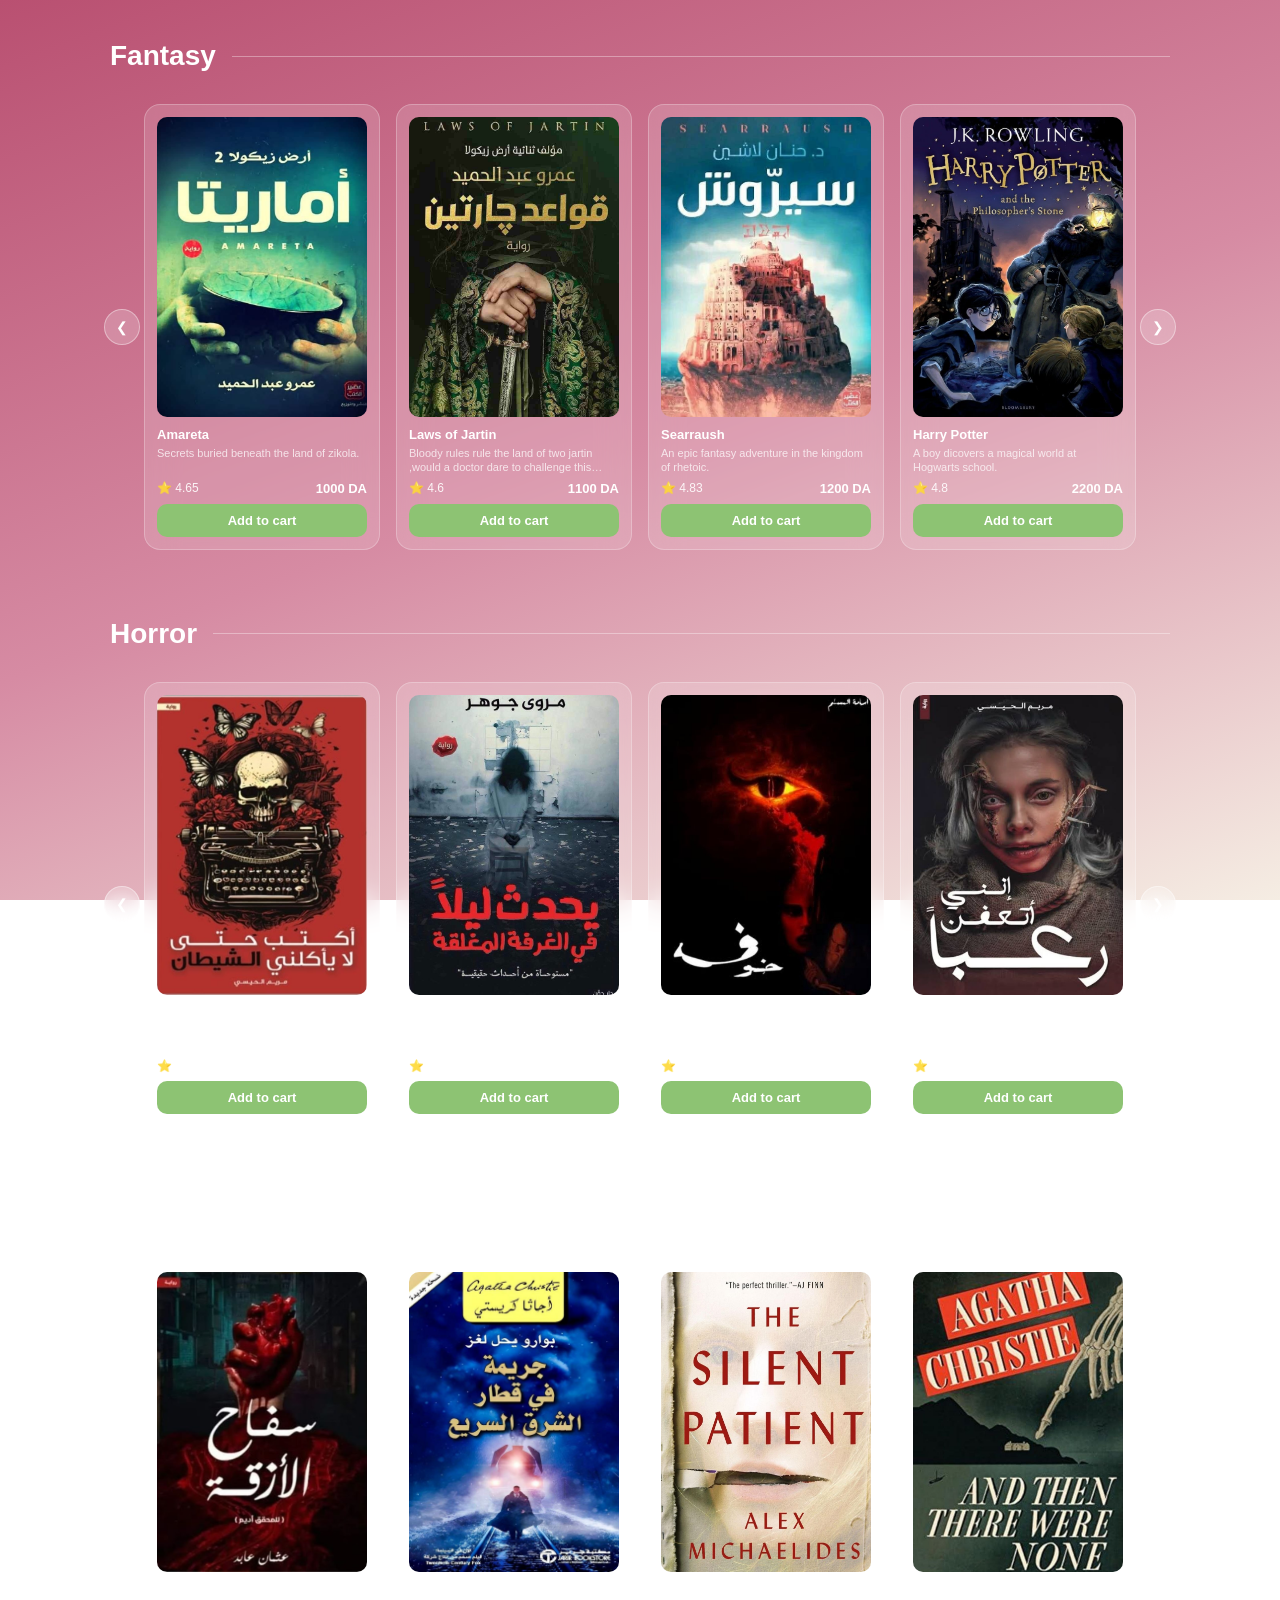
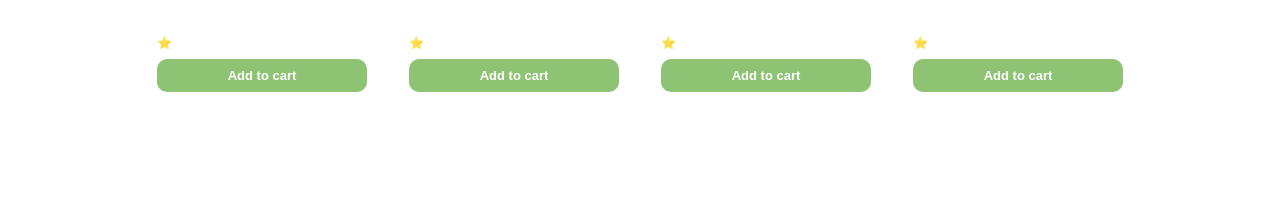
==== books.html @ d199acd4 "replace cart.php with save_order.php" ====
<!doctype html>
<html lang="en">
  <head>
    <meta charset="UTF-8" />
    <meta name="viewport" content="width=device-width, initial-scale=1.0" />
    <title>Ecommerce website</title>
    <link rel="stylesheet" href="style.css" />
  </head>

  <body>
    <div class="container">
      <section class="category-section">
        <div class="category-header">
          <h2 class="category-title">Fantasy</h2>
          <hr class="category-line" />
        </div>

        <div class="slider-wrapper">
          <div class="items-display" id="FantasySlider">
            <div class="product-card">
              <div class="item-image">
                <img src="images/book1.jpg" alt="Amareta" width="200" />
              </div>

              <div class="item-details">
                <h3 class="item-title">Amareta</h3>
                <p class="item-description">
                  Secrets buried beneath the land of zikola.
                </p>
                <p class="full-description">
                  Welcome to Zikola. Whenever I looked at those moments, I saw
                  Zikola as if it were below the shadows, the strong Zikola that
                  always followed its power. They burned when they first tried,
                  real faces, shocked, withered faces, fearing what was coming.
                  The land of dance and celebrations was no longer just that;
                  inside them, since the leak of the news, they cursed Asil,
                  knowing that it was the reason for what was happening to them,
                  but they avoided it, as if they were clever enough to seize it
                  all without harming one of them one day.
                </p>

                <div class="price-rating">
                  <span class="rating">⭐️ 4.65</span>
                  <span class="price">1000 DA</span>
                </div>

                <form action="save_order.php" method="POST">
                  <input type="hidden" name="book_id" value="1" />
                  <button type="submit" class="add-to-cart-btn">
                    Add to cart
                  </button>
                </form>
              </div>
            </div>

            <div class="product-card">
              <div class="item-image">
                <img src="images/book2.jpg" alt="Laws of Jartin " width="200" />
              </div>

              <div class="item-details">
                <h3 class="item-title">Laws of Jartin</h3>
                <p class="item-description">
                  Bloody rules rule the land of two jartin ,would a doctor dare
                  to challenge this system.
                </p>
                <p class="full-description">
                  What if you found yourself in a land where your maximum
                  lifespan was only fifty years? That is not the only rule;
                  there is far more to it than that..
                </p>

                <div class="price-rating">
                  <span class="rating">⭐️ 4.6</span>
                  <span class="price">1100 DA</span>
                </div>

                <form action="save_order.php" method="POST">
                  <input type="hidden" name="book_id" value="2" />
                  <button type="submit" class="add-to-cart-btn">
                    Add to cart
                  </button>
                </form>
              </div>
            </div>

            <div class="product-card">
              <div class="item-image">
                <img src="images/book3.jpg" alt="Searraush" width="200" />
              </div>

              <div class="item-details">
                <h3 class="item-title">Searraush</h3>
                <p class="item-description">
                  An epic fantasy adventure in the kingdom of rhetoic.
                </p>
                <p class="full-description">
                  He was feeling a piercing pain gnawing at his bones and head.
                  He began striking his forehead with his fist like a madman;
                  his eyes darted around as if they had broken free from their
                  restraints. A sense of fear overcame him, and he started
                  trembling like a leaf in the wind. Suddenly, his arms
                  convulsed, and he pushed his parents away, causing them both
                  to fall to the ground. Then, he stood in the middle of his
                  room as a shimmering, multi-colored light erupted, surrounding
                  his body. He remained radiant and glowing without knowing why,
                  only to realize later the truth—that he was different!
                  Sometimes, I am astonished by what I see and what I go
                  through; doubt creeps into my soul from a thousand doors. But
                  then I remember that it is the Kingdom of Wondrous Eloquence,
                  and quickly, my amazement fades.
                </p>

                <div class="price-rating">
                  <span class="rating">⭐️ 4.83</span>
                  <span class="price">1200 DA</span>
                </div>

                <form action="save_order.php" method="POST">
                  <input type="hidden" name="book_id" value="3" />
                  <button type="submit" class="add-to-cart-btn">
                    Add to cart
                  </button>
                </form>
              </div>
            </div>

            <div class="product-card">
              <div class="item-image">
                <img src="images/book4.jpg" alt="Harry Potter" width="200" />
              </div>

              <div class="item-details">
                <h3 class="item-title">Harry Potter</h3>
                <p class="item-description">
                  A boy dicovers a magical world at Hogwarts school.
                </p>
                <p class="full-description">
                  What if you discovered that the world you lived in was merely
                  a thin veil covering a reality filled with wonder and danger?
                  Harry Potter, an orphaned boy living a miserable life with his
                  cruel relatives, receives a mysterious letter on his eleventh
                  birthday that changes his fate forever. He is whisked away to
                  Hogwarts School of Witchcraft and Wizardry, a place of moving
                  staircases, talking portraits, and ancient secrets. But
                  beneath the magic lies a dark shadow: the return of a dark
                  sorcerer so feared that his name is never spoken. Alongside
                  his loyal friends, Harry must face deadly trials and uncover
                  the truth of his past. Will the boy who lived be able to stand
                  against the ultimate darkness, or is some destiny too heavy to
                  carry?
                </p>

                <div class="price-rating">
                  <span class="rating">⭐️ 4.8</span>
                  <span class="price">2200 DA</span>
                </div>

                <form action="save_order.php" method="POST">
                  <input type="hidden" name="book_id" value="4" />
                  <button type="submit" class="add-to-cart-btn">
                    Add to cart
                  </button>
                </form>
              </div>
            </div>

            <div class="product-card">
              <div class="item-image">
                <img
                  src="images/book5.jpg"
                  alt="The Name of The Wind"
                  width="200"
                />
              </div>

              <div class="item-details">
                <h3 class="item-title">The Name of The Wind</h3>
                <p class="item-description">
                  The journey of a legendary wizard.
                </p>
                <p class="full-description">
                  My name is Kvothe, pronounced nearly the same as 'Quothe.'
                  Names are important as they tell you a great deal about a
                  person." So begins the tale of a legend. Behind the quiet
                  exterior of a humble innkeeper lies the truth of a man who was
                  a hero, a villain, and a fugitive. This is the story of a
                  gifted young boy who grew up in a traveling troupe, only to
                  see his world shattered by a mysterious and ancient evil.
                  Follow Kvothe's journey from a homeless orphan on the streets
                  of a city to a brilliant student at the University of Magic.
                  Driven by the need to find the truth behind his family's
                  murder, he must master the arcane arts and learn the secret of
                  the wind itself. But in a world where legends are often darker
                  than the stories tell, can one man truly control his own
                  destiny?
                </p>

                <div class="price-rating">
                  <span class="rating">⭐️ 4.5</span>
                  <span class="price">2800 DA</span>
                </div>

                <form action="save_order.php" method="POST">
                  <input type="hidden" name="book_id" value="5" />
                  <button type="submit" class="add-to-cart-btn">
                    Add to cart
                  </button>
                </form>
              </div>
            </div>

            <div class="product-card">
              <div class="item-image">
                <img src="images/book6.jpg" alt="Dead Until Dark" width="200" />
              </div>

              <div class="item-details">
                <h3 class="item-title">Dead Until Dark</h3>
                <p class="item-description">
                  Everyone here is smilling.. but no one is blinking
                </p>
                <p class="full-description">
                  Sookie Stackhouse works as a waitress in a modest bar within
                  the small town of Bon Temps. She is a quiet girl, keeps to
                  herself, and tends toward isolation, minding only her own
                  business. This nature is a result of her possessing a special
                  ability: reading the thoughts of others. However, this was not
                  a blessing as much as it was a hindrance to forming social
                  relationships in her life—until a person named Bill Compton
                  appeared. He was tall, handsome, and most importantly, Sookie
                  could not hear a single word he thought!
                </p>

                <div class="price-rating">
                  <span class="rating">⭐️ 4.6</span>
                  <span class="price">2200 DA</span>
                </div>

                <form action="save_order.php" method="POST">
                  <input type="hidden" name="book_id" value="6" />
                  <button type="submit" class="add-to-cart-btn">
                    Add to cart
                  </button>
                </form>
              </div>
            </div>
          </div>

          <div class="slider-left-arrow" onclick="slideLeft('fantasySlider')">
            <button class="arrow-btn">❮</button>
          </div>

          <div class="slider-right-arrow" onclick="slideRight('fantasySlider')">
            <button class="arrow-btn">❯</button>
          </div>
        </div>
      </section>

      <section class="category-section">
        <div class="category-header">
          <h2 class="category-title">Horror</h2>
          <hr class="category-line" />
        </div>

        <div class="slider-wrapper">
          <div class="items-display" id="HorrorSlider">
            <div class="product-card">
              <div class="item-image">
                <img
                  src="images/book7.jpg"
                  alt="Write Lest The Devil Devour Me"
                  width="200"
                />
              </div>

              <div class="item-details">
                <h3 class="item-title">Write Lest The Devil Devour Me</h3>
                <p class="item-description">word or death</p>
                <p class="full-description">
                  The novel tells the story of Mariana, a highly successful
                  horror writer living a life of fame and acclaim. That is,
                  until the day she is kidnapped by a mysterious figure known
                  only as 'The Devil.' Rumors whisper that this man has murdered
                  many horror authors without leaving a single trace or body,
                  leading people to believe that 'The Devil' devours the writers
                  whose stories fail to impress him. Mariana's journey into his
                  literal hell begins when she wakes up to find herself forced
                  to write endless horror stories for him or face a gruesome
                  death. Will Mariana survive, and will her writing be the key
                  to saving her from this living nightmare?
                </p>

                <div class="price-rating">
                  <span class="rating">⭐️ 4.72</span>
                  <span class="price">2200 DA</span>
                </div>

                <form action="save_order.php" method="POST">
                  <input type="hidden" name="book_id" value="7" />
                  <button type="submit" class="add-to-cart-btn">
                    Add to cart
                  </button>
                </form>
              </div>
            </div>

            <div class="product-card">
              <div class="item-image">
                <img
                  src="images/book8.jpg"
                  alt="It Happens at Night in the Locked Room"
                  width="200"
                />
              </div>

              <div class="item-details">
                <h3 class="item-title">
                  It Happens at Night in the Locked Room
                </h3>
                <p class="item-description">
                  Behind the locked door,secrets dwell in the dark.. dare you
                  open it
                </p>
                <p class="full-description">
                  "Mariam" travels to study in a strange city in Upper Egypt.
                  There, she and her friends rent an apartment, where the
                  landlady strictly warns them never to open Room "4," no matter
                  what happens. Four girls live in a vast, gloomy, and peculiar
                  four-room apartment, forcing two of them to share a single
                  room, and with...
                </p>

                <div class="price-rating">
                  <span class="rating">⭐️ 4.35</span>
                  <span class="price">1600 DA</span>
                </div>

                <form action="save_order.php" method="POST">
                  <input type="hidden" name="book_id" value="8" />
                  <button type="submit" class="add-to-cart-btn">
                    Add to cart
                  </button>
                </form>
              </div>
            </div>

            <div class="product-card">
              <div class="item-image">
                <img src="images/book9.jpg" alt="Fear" width="200" />
              </div>

              <div class="item-details">
                <h3 class="item-title">Fear</h3>
                <p class="item-description">
                  Between what is seen and what is hidden, one word rules them
                  all:Fear.
                </p>
                <p class="full-description">
                  The events of the novel 'Fear' revolve around the protagonist,
                  who rebels against the customs and ideas of his Arab society.
                  He escapes through his love and passion for reading and books,
                  only to find himself entangled in a world full of war,
                  intrigue, and revenge but in a world different from ours. A
                  strange world... its people and tribes are not human, but a
                  collection of demons and companions. A world with only an
                  entrance, and no exit...!!
                </p>

                <div class="price-rating">
                  <span class="rating">⭐️ 4.8</span>
                  <span class="price">2500 DA</span>
                </div>

                <form action="save_order.php" method="POST">
                  <input type="hidden" name="book_id" value="9" />
                  <button type="submit" class="add-to-cart-btn">
                    Add to cart
                  </button>
                </form>
              </div>
            </div>

            <div class="product-card">
              <div class="item-image">
                <img
                  src="images/book10.jpg"
                  alt="I Am Rotting with Fear"
                  width="200"
                />
              </div>

              <div class="item-details">
                <h3 class="item-title">I Am Rotting with Fear</h3>
                <p class="item-description">
                  In the darkness of silence, I am slowly rotting with fear
                </p>
                <p class="full-description">
                  Some fears don't kill you instantly; they leave you to decay
                  slowly while you're still alive. It's a silence that gnaws at
                  the walls and memories that crawl out to consume your soul,
                  until you realize you aren't just afraid... you are rotting
                  with fear.
                </p>

                <div class="price-rating">
                  <span class="rating">⭐️ 4.6</span>
                  <span class="price">1800 DA</span>
                </div>

                <form action="save_order.php" method="POST">
                  <input type="hidden" name="book_id" value="10" />
                  <button type="submit" class="add-to-cart-btn">
                    Add to cart
                  </button>
                </form>
              </div>
            </div>

            <div class="product-card">
              <div class="item-image">
                <img src="images/book11.jpg" alt="The Abyss" width="200" />
              </div>

              <div class="item-details">
                <h3 class="item-title">The Abyss</h3>
                <p class="item-description">
                  The Abyss.. where darkness is the only escape.
                </p>
                <p class="full-description">
                  In a merciless conflict, wars ignite between kings of jinns
                  and sorcerers, opening doors that should have stayed forever
                  shut. 'The Abyss' is not merely darkness; it is a prison of
                  cursed secrets lying in wait for anyone who dares to approach.
                  There, where great powers collide, only those who master
                  playing with demons will survive... Are you ready to enter a
                  world with no return?
                </p>

                <div class="price-rating">
                  <span class="rating">⭐️ 4.64</span>
                  <span class="price">2000 DA</span>
                </div>

                <form action="save_order.php" method="POST">
                  <input type="hidden" name="book_id" value="11" />
                  <button type="submit" class="add-to-cart-btn">
                    Add to cart
                  </button>
                </form>
              </div>
            </div>

            <div class="product-card">
              <div class="item-image">
                <img
                  src="images/book12.jpg"
                  alt="The Far Lady's House"
                  width="200"
                />
              </div>

              <div class="item-details">
                <h3 class="item-title">The Far Lady's House</h3>
                <p class="item-description">
                  In this house.. the walls don't just listen, they start
                  closing in.
                </p>
                <p class="full-description">
                  The novel dives deep into human fear through a tale that
                  begins in a seemingly ordinary place, but quickly transforms
                  into a prison of nightmares. Here, reality blurs with
                  hallucinations, and escaping the 'house' becomes
                  impossible—not because of locked doors, but because of the
                  memories and secrets waiting in the dark corners that refuse
                  to die
                </p>

                <div class="price-rating">
                  <span class="rating">⭐️ 4.5</span>
                  <span class="price">1700 DA</span>
                </div>

                <form action="save_order.php" method="POST">
                  <input type="hidden" name="book_id" value="12" />
                  <button type="submit" class="add-to-cart-btn">
                    Add to cart
                  </button>
                </form>
              </div>
            </div>
          </div>

          <div class="slider-left-arrow" onclick="slideLeft('fantasySlider')">
            <button class="arrow-btn">❮</button>
          </div>

          <div class="slider-right-arrow" onclick="slideRight('fantasySlider')">
            <button class="arrow-btn">❯</button>
          </div>
        </div>
      </section>

      <section class="category-section">
        <div class="category-header">
          <h2 class="category-title">Crime Fiction</h2>
          <hr class="category-line" />
        </div>

        <div class="slider-wrapper">
          <div class="items-display" id="CrimeSlider">
            <div class="product-card">
              <div class="item-image">
                <img
                  src="images/book13.jpg"
                  alt="The Streets Murderer"
                  width="200"
                />
              </div>

              <div class="item-details">
                <h3 class="item-title">The Streets Murderer</h3>
                <p class="item-description">
                  In darkness he hides... in alleys he strikes... beware, for
                  you might be his next prize.
                </p>
                <p class="full-description">
                  The novel plunges into a dark world inhabited by a psychopath
                  who sees murder as art and narrow alleys as a stage for his
                  gruesome operations. Crime threads intertwine with distorted
                  memories from the past, placing the reader in a direct
                  confrontation with a merciless human monster. It is a
                  terrifying journey searching for the hidden motives behind
                  every drop of blood spilled in the forgotten passages of the
                  city.
                </p>

                <div class="price-rating">
                  <span class="rating">⭐️ 4.1</span>
                  <span class="price">2200 DA</span>
                </div>

                <form action="save_order.php" method="POST">
                  <input type="hidden" name="book_id" value="13" />
                  <button type="submit" class="add-to-cart-btn">
                    Add to cart
                  </button>
                </form>
              </div>
            </div>

            <div class="product-card">
              <div class="item-image">
                <img
                  src="images/book14.jpg"
                  alt="Murder on the Orient Express"
                  width="200"
                />
              </div>

              <div class="item-details">
                <h3 class="item-title">Murder on the Orient Express</h3>
                <p class="item-description">
                  Every is a suspect.. even the truth
                </p>
                <p class="full-description">
                  Murder on the Orient Express" is a detective novel by Agatha
                  Christie. First published in 1934 in English, it is considered
                  one of her most famous works. Its hero is the renowned Belgian
                  detective, Hercule Poirot.
                </p>

                <div class="price-rating">
                  <span class="rating">⭐️ 4.7</span>
                  <span class="price">1200 DA</span>
                </div>

                <form action="save_order.php" method="POST">
                  <input type="hidden" name="book_id" value="14" />
                  <button type="submit" class="add-to-cart-btn">
                    Add to cart
                  </button>
                </form>
              </div>
            </div>

            <div class="product-card">
              <div class="item-image">
                <img
                  src="images/book15.jpg"
                  alt="The Silent Patient"
                  width="200"
                />
              </div>

              <div class="item-details">
                <h3 class="item-title">The Silent Patient</h3>
                <p class="item-description">
                  the door i locked forever.. just opened from the inside.
                </p>
                <p class="full-description">
                  A wonderful novel that made my blood boil I couldn't stop
                  reading it no matter what. I said to myself: I will surrender
                  to it. After eleven hours it is now 5:47 AM I have finished it
                  and I am truly dazzled. <br />
                  — A. J. Finn: "A novel you cannot stop reading,
                  spine-chilling, powerful, with a gripping progression of
                  events".
                </p>

                <div class="price-rating">
                  <span class="rating">⭐️ 4.52</span>
                  <span class="price">1900 DA</span>
                </div>

                <form action="save_order.php" method="POST">
                  <input type="hidden" name="book_id" value="15" />
                  <button type="submit" class="add-to-cart-btn">
                    Add to cart
                  </button>
                </form>
              </div>
            </div>

            <div class="product-card">
              <div class="item-image">
                <img
                  src="images/book16.jpg"
                  alt="And Then There Were None"
                  width="200"
                />
              </div>

              <div class="item-details">
                <h3 class="item-title">And Then There Were None</h3>
                <p class="item-description">
                  They played,they laughed,,then in silence.. they passed.
                </p>
                <p class="full-description">
                  The story begins with ten strangers lured by an old melody to
                  a secluded island, only to find themselves protagonists in an
                  ill-fated nursery rhyme. With every verse, a guest vanishes,
                  and from every corner echoes a cold laugh, whispering that the
                  countdown to death has begun—and the melody will not rest
                  until the last one draws their final breath... and then there
                  were none.
                </p>

                <div class="price-rating">
                  <span class="rating">⭐️ 4.28</span>
                  <span class="price">1200 DA</span>
                </div>

                <form action="save_order.php" method="POST">
                  <input type="hidden" name="book_id" value="16" />
                  <button type="submit" class="add-to-cart-btn">
                    Add to cart
                  </button>
                </form>
              </div>
            </div>

            <div class="product-card">
              <div class="item-image">
                <img
                  src="images/book17.jpg"
                  alt="Blood on the Red Carpet"
                  width="200"
                />
              </div>

              <div class="item-details">
                <h3 class="item-title">Blood on the Red Carpet</h3>
                <p class="item-description">
                  A white dress... red stains... and the killer laughs... in the
                  shadows.
                </p>
                <p class="full-description">
                  A legendary wedding night that everyone dreamed of turns into
                  a chilling nightmare as the red carpet is stained with blood
                  instead of roses. Amidst the shock of the guests and the flash
                  of cameras, fake masks fall to reveal greed and grudges buried
                  for years. You find yourself facing a complex puzzle where
                  everyone whispers: Is the killer the one crying in agony, or
                  the one smiling in silence?
                </p>

                <div class="price-rating">
                  <span class="rating">⭐️ 4.1</span>
                  <span class="price">2000 DA</span>
                </div>

                <form action="save_order.php" method="POST">
                  <input type="hidden" name="book_id" value="17" />
                  <button type="submit" class="add-to-cart-btn">
                    Add to cart
                  </button>
                </form>
              </div>
            </div>

            <div class="product-card">
              <div class="item-image">
                <img
                  src="images/book18.jpg"
                  alt="A Study In Scarlet"
                  width="200"
                />
              </div>

              <div class="item-details">
                <h3 class="item-title">A Study In Scarlet</h3>
                <p class="item-description">
                  A body with no wounds, and a word written in blood.. Holmes's
                  first challenge.
                </p>
                <p class="full-description">
                  The story begins with a mysterious body found in a deserted
                  London house no visible wounds, yet the walls are stained with
                  a single word written in blood. In that moment, the most
                  brilliant mind in the history of investigation, Sherlock
                  Holmes, begins his 'Study in Scarlet.' A journey that takes us
                  from the foggy streets of London to distant memories of
                  revenge across continents, where no small detail can escape
                  Holmes's magnifying glass.
                </p>

                <div class="price-rating">
                  <span class="rating">⭐️ 4.15</span>
                  <span class="price">1000 DA</span>
                </div>

                <form action="save_order.php" method="POST">
                  <input type="hidden" name="book_id" value="18" />
                  <button type="submit" class="add-to-cart-btn">
                    Add to cart
                  </button>
                </form>
              </div>
            </div>
          </div>

          <div class="slider-left-arrow" onclick="slideLeft('fantasySlider')">
            <button class="arrow-btn">❮</button>
          </div>

          <div class="slider-right-arrow" onclick="slideRight('fantasySlider')">
            <button class="arrow-btn">❯</button>
          </div>
        </div>
      </section>
    </div>

    <div class="item-popup" id="popup">
      <div class="popup-content">
        <span class="close-btn">✖️</span>
        <img class="popup-image" src="" alt="" />
        <h2 class="popup-title"></h2>
        <p class="popup-subdescription"></p>

        <div class="price-rating">
          <span class="popup-rating"></span>
          <span class="popup-price"></span>
        </div>

        <h3>Description</h3>
        <p class="popup-description"></p>

        <div class="quantity">
          <button class="minus">-</button>
          <span class="count">1</span>
          <button class="plus">+</button>
        </div>

        <div style="display: flex; gap: 10px">
          <button class="card-btn">🛒</button>
          <button class="add-btn">Add to cart</button>
        </div>
      </div>
    </div>

    <script src="script.js"></script>
  </body>
</html>
---- style.css ----
/* ============================================================
   RESET & BASE
   ============================================================ */

* {
  margin: 0;
  padding: 0;
  box-sizing: border-box;
}

body {
  min-height: 100vh;
  font-family: 'Segoe UI', sans-serif;
  background: linear-gradient(160deg, #B95071 0%, #d68ba3 50%, #F5EDE3 100%);
  background-attachment: fixed;
  color: white;
}

/* ============================================================
   HEADER / NAVBAR
   ============================================================ */

header {
  position: fixed;
  top: 0;
  left: 0;
  width: 100%;
  z-index: 100;
  padding: 10px 40px;
  backdrop-filter: blur(12px);
  -webkit-backdrop-filter: blur(12px);
  background: rgba(185, 80, 113, 0.3);
  border-bottom: 1px solid rgba(255, 255, 255, 0.15);
}

header table {
  border-collapse: collapse;
  width: 100%;
}

header table td {
  vertical-align: middle;
  padding: 0;
}

/* Logo */
header table td:first-child img {
  width: 50px;
  height: 50px;
  object-fit: contain;
  background: #8DC373;
  border-radius: 12px;
  padding: 6px;
  display: block;
}

/* Nav pill */
header table td nav {
  display: inline-flex;
  align-items: center;
  background: rgba(255, 255, 255, 0.15);
  border: 1px solid rgba(255, 255, 255, 0.3);
  border-radius: 30px;
  padding: 5px 8px;
  gap: 2px;
}

header table td nav a {
  text-decoration: none;
  color: white;
  font-size: 14px;
  font-weight: 500;
  padding: 6px 18px;
  border-radius: 20px;
  transition: background 0.2s ease;
  white-space: nowrap;
}

header table td nav a:hover,
header table td nav a.active {
  background: rgba(255, 255, 255, 0.25);
}

/* Right-side buttons */
header table td:last-child {
  text-align: right;
  white-space: nowrap;
}

header table td:last-child button {
  display: inline-flex;
  align-items: center;
  justify-content: center;
  vertical-align: middle;
  margin-left: 8px;
  cursor: pointer;
  border: none;
  transition: background 0.2s ease, transform 0.1s ease;
}

/* Sign In button */
header table td:last-child button:first-child {
  padding: 8px 22px;
  background: #8DC373;
  color: white;
  font-size: 14px;
  font-weight: 600;
  border-radius: 20px;
}

header table td:last-child button:first-child:hover {
  background: #7A8F6A;
  transform: translateY(-1px);
}

/* Cart & Profile icon buttons */
header table td:last-child button:not(:first-child) {
  background: transparent;
  color: white;
  font-size: 26px;
  padding: 4px 6px;
  border-radius: 20px;
}

header table td:last-child button:not(:first-child):hover {
  opacity: 0.7;
}

/* Profile dropdown */
header table td:last-child button:last-child {
  position: relative;
}

header table td:last-child button:last-child aside {
  display: none;
  position: absolute;
  top: 110%;
  right: 0;
  background: rgba(185, 80, 113, 0.95);
  backdrop-filter: blur(10px);
  -webkit-backdrop-filter: blur(10px);
  border: 1px solid rgba(255, 255, 255, 0.2);
  border-radius: 12px;
  padding: 8px 0;
  min-width: 150px;
  z-index: 200;
  flex-direction: column;
  text-align: left;
}

header table td:last-child button:last-child:hover aside {
  display: flex;
}

header table td:last-child button:last-child aside a {
  text-decoration: none;
  color: white;
  font-size: 14px;
  padding: 10px 20px;
  display: block;
  transition: background 0.2s ease;
}

header table td:last-child button:last-child aside a:hover {
  background: rgba(255, 255, 255, 0.15);
}

/* ============================================================
   MAIN
   ============================================================ */

main {
  padding-top: 72px;
}

/* ============================================================
   HERO SECTION
   ============================================================ */

#mnpart > table:first-of-type {
  width: 100%;
  min-height: 88vh;
  padding: 60px 60px;
  box-sizing: border-box;
}

#mnpart > table:first-of-type td {
  vertical-align: middle;
  padding: 20px 24px;
}

/* Hero heading */
#mnpart > table:first-of-type td:first-child h1 {
  font-size: 48px;
  font-weight: 800;
  color: white;
  line-height: 1.2;
  margin-bottom: 20px;
  letter-spacing: -0.5px;
}

/* Hero paragraph */
#mnpart > table:first-of-type td:first-child p {
  font-size: 15px;
  color: rgba(255, 255, 255, 0.85);
  line-height: 1.75;
  margin-bottom: 34px;
  max-width: 440px;
}

/* Shop Now button */
#mnpart > table:first-of-type td:first-child button {
  padding: 14px 38px;
  background: #8DC373;
  color: white;
  font-size: 15px;
  font-weight: 600;
  border: none;
  border-radius: 12px;
  cursor: pointer;
  letter-spacing: 0.3px;
  transition: background 0.2s ease, transform 0.1s ease;
}

#mnpart > table:first-of-type td:first-child button:hover {
  background: #7A8F6A;
  transform: translateY(-2px);
}

#mnpart > table:first-of-type td:first-child button:active {
  background: #495540;
  transform: translateY(0);
}

/* Hero image */
#mnpart > table:first-of-type td:last-child img {
  width: 100%;
  max-width: 520px;
  object-fit: contain;
  display: block;
  margin-left: auto;
  filter: drop-shadow(0 24px 48px rgba(185, 80, 113, 0.4));
}

/* ============================================================
   SECTION HEADINGS (h2)
   ============================================================ */

#mnpart h2 {
  font-size: 36px;
  font-weight: 700;
  color: white;
  text-align: center;
  letter-spacing: 1px;
  margin: 20px 0 10px;
}

#mnpart h2 u {
  text-decoration: none;
  border-bottom: 3px solid rgba(255, 255, 255, 0.45);
  padding-bottom: 6px;
}

/* ============================================================
   CATEGORIES TABLE
   ============================================================ */

#mnpart > table:nth-of-type(2) {
  border-collapse: separate;
  border-spacing: 20px;
  padding: 10px 60px 60px;
  box-sizing: border-box;
  width: 100%;
}

#mnpart > table:nth-of-type(2) td {
  background: rgba(255, 255, 255, 0.15);
  backdrop-filter: blur(10px);
  -webkit-backdrop-filter: blur(10px);
  border: 1px solid rgba(255, 255, 255, 0.25);
  border-radius: 16px;
  padding: 44px 20px;
  text-align: center;
  vertical-align: top;
  transition: background 0.3s ease, transform 0.2s ease;
  cursor: pointer;
}

#mnpart > table:nth-of-type(2) td:hover {
  background: rgba(255, 255, 255, 0.22);
  transform: translateY(-5px);
}

#mnpart > table:nth-of-type(2) td i {
  font-size: 44px;
  color: rgba(255, 255, 255, 0.85);
  display: block;
  margin-bottom: 16px;
}

#mnpart > table:nth-of-type(2) td h3 {
  font-size: 20px;
  font-weight: 700;
  color: white;
  margin-bottom: 10px;
}

#mnpart > table:nth-of-type(2) td p {
  font-size: 13px;
  color: rgba(255, 255, 255, 0.7);
  line-height: 1.6;
}

/* ============================================================
   "Our Best Sellers" label (h3 directly in #mnpart)
   ============================================================ */

#mnpart > section > div.products-grid,
#mnpart > h3 {
  padding-left: 60px;
}

#mnpart > h3 {
  font-size: 22px;
  font-weight: 600;
  color: rgba(255, 255, 255, 0.95);
  margin-bottom: 16px;
  padding: 0 60px 16px;
}

/* ============================================================
   PRODUCTS GRID
   ============================================================ */

.products-grid {
  padding: 0 40px 70px;
  box-sizing: border-box;
}

.products-grid table {
  border-collapse: separate;
  border-spacing: 16px;
  width: 100%;
}

/* Product card — each <td> */
.products-grid td {
  vertical-align: top;
  background: rgba(255, 255, 255, 0.22);
  backdrop-filter: blur(12px);
  -webkit-backdrop-filter: blur(12px);
  border: 1px solid rgba(255, 255, 255, 0.32);
  border-radius: 20px;
  padding: 16px 16px 20px;
  text-align: center;
  transition: transform 0.2s ease, background 0.2s ease;
  cursor: pointer;
}

.products-grid td:hover {
  transform: translateY(-6px);
  background: rgba(255, 255, 255, 0.30);
  box-shadow: 0 12px 32px rgba(185, 80, 113, 0.2);
}

/* Product image */
.prd-image {
  width: 100%;
  margin-bottom: 14px;
}

.prd-image img {
  width: 100%;
  height: 200px;
  object-fit: cover;
  border-radius: 14px;
  display: block;
}

/* Product title */
.prd-title {
  font-size: 15px;
  font-weight: 700;
  color: white;
  margin: 0 0 8px 0;
  line-height: 1.3;
  /* allow wrapping so nothing is cut off */
  white-space: normal;
}

/* Description */
.prd-desc {
  font-size: 13px;
  color: rgba(255, 255, 255, 0.78);
  line-height: 1.5;
  margin: 0 0 12px 0;
  display: -webkit-box;
  -webkit-line-clamp: 2;
  -webkit-box-orient: vertical;
  overflow: hidden;
}

/* Rating + Price row */
.prd-meta {
  display: flex;
  justify-content: space-between;
  align-items: center;
  margin-bottom: 14px;
  padding: 0 2px;
}

.prd-meta .rating {
  font-size: 13px;
  color: rgba(255, 255, 255, 0.95);
}

.prd-meta .prd-price {
  font-size: 15px;
  font-weight: 700;
  color: white;
}

/* Add to cart button */
.cart-btn {
  display: block;
  width: 100%;
  padding: 12px 0;
  background: #8DC373;
  color: white;
  font-size: 14px;
  font-weight: 600;
  border: none;
  border-radius: 24px;
  cursor: pointer;
  text-align: center;
  transition: background 0.2s ease, transform 0.1s ease;
}

.cart-btn:hover {
  background: #7A8F6A;
  transform: translateY(-1px);
}

.cart-btn:active {
  background: #495540;
  transform: translateY(0);
}

/* ============================================================
   COMMENT SECTION
   ============================================================ */

.Comentprt {
  padding: 50px 60px 70px;
  text-align: center;
}

.Comentprt h3 {
  font-size: 28px;
  font-weight: 700;
  color: white;
  margin-bottom: 24px;
  letter-spacing: 0.5px;
}

.Comentprt input[type="text"] {
  width: 55%;
  padding: 16px 24px;
  background: rgba(255, 255, 255, 0.15);
  border: 1px solid rgba(255, 255, 255, 0.3);
  border-radius: 12px;
  color: white;
  font-size: 15px;
  outline: none;
  transition: border 0.2s ease, background 0.2s ease;
}

.Comentprt input[type="text"]::placeholder {
  color: rgba(255, 255, 255, 0.55);
}

.Comentprt input[type="text"]:focus {
  background: rgba(255, 255, 255, 0.22);
  border-color: rgba(255, 255, 255, 0.6);
}

/* ============================================================
   FOOTER
   ============================================================ */

footer {
  background: rgba(150, 50, 80, 0.4);
  backdrop-filter: blur(10px);
  -webkit-backdrop-filter: blur(10px);
  border-top: 1px solid rgba(255, 255, 255, 0.15);
  padding: 44px 60px;
}

/* Hide the top <hr> */
footer > hr:first-child {
  display: none;
}

#ftpart {
  display: flex;
  flex-direction: column;
  align-items: center;
  gap: 16px;
  text-align: center;
}

#ftpart img {
  width: 60px;
  height: 60px;
  object-fit: contain;
  background: #8DC373;
  border-radius: 12px;
  padding: 6px;
}

#ftpart p {
  font-size: 14px;
  color: rgba(255, 255, 255, 0.75);
  max-width: 420px;
  line-height: 1.65;
}

/* Social icons wrapper */
#ftpart > div {
  display: flex;
  align-items: center;
  gap: 6px;
}

#ftpart i {
  font-size: 26px;
  color: white;
  cursor: pointer;
  transition: opacity 0.2s ease, transform 0.15s ease;
}

#ftpart i:hover {
  opacity: 0.65;
  transform: translateY(-2px);
}

/* Divider hr */
#ftpart hr {
  display: block;
  width: 25%;
  border: none;
  border-top: 1px solid rgba(255, 255, 255, 0.25);
}

/* === CATEGORY SECTION === */

.container {
  max-width: 1100px;
  margin: 0 auto;
  padding: 40px 20px;
}

.category-section {
  margin-bottom: 60px;
}

/* CATEGORY HEADER */
.category-header {
  display: flex;
  align-items: center;
  gap: 16px;
  margin-bottom: 24px;
}

.category-title {
  font-size: 28px;
  font-weight: 700;
  color: white;
  white-space: nowrap;
}

.category-line {
  flex: 1;
  border: none;
  border-top: 1.5px solid rgba(255, 255, 255, 0.35);
}

/* SLIDER WRAPPER */
.slider-wrapper {
  position: relative;
  padding: 0 30px;
}

/* ITEMS DISPLAY */
.items-display {
  display: flex;
  gap: 16px;
  overflow: hidden;
  padding: 8px 4px;
}

/* PRODUCT CARD */
.product-card {
  background: rgba(255, 255, 255, 0.15);
  backdrop-filter: blur(16px);
  -webkit-backdrop-filter: blur(16px);
  border: 1px solid rgba(255, 255, 255, 0.25);
  border-radius: 16px;
  padding: 12px;
  min-width: calc((100% - 48px) / 4);
  max-width: calc((100% - 48px) / 4);
  flex-shrink: 0;
  display: flex;
  flex-direction: column;
  cursor: pointer;
  transition: transform 0.2s ease, background 0.2s ease;
}

.product-card:hover {
  transform: translateY(-4px);
  background: rgba(255, 255, 255, 0.22);
}

/* ITEM IMAGE */
.item-image {
  display: flex;
  justify-content: center;
  margin-bottom: 10px;
}

.item-image img {
  width: 100%;
  height: 300px ;
  object-fit: cover;
  border-radius: 10px;
}

/* ITEM DETAILS — flex column with space-between to push button to bottom */
.item-details {
  display: flex;
  flex-direction: column;
  flex: 1;
  gap: 0;
}

.item-title {
  font-size: 13px;
  font-weight: 700;
  color: white;
  margin-bottom: 4px;

  /* clamp to 1 line */
  white-space: nowrap;
  overflow: hidden;
  text-overflow: ellipsis;
}

.item-description {
  font-size: 11px;
  color: rgba(255, 255, 255, 0.75);
  line-height: 1.3;
  margin-bottom: 6px;

  /* clamp to 2 lines */
  display: -webkit-box;
 line-clamp: 2;
 -webkit-line-clamp: 2;
 -webkit-box-orient: vertical;
 overflow: hidden;
}

.full-description {
  display: none;
}

/* PRICE & RATING */
.price-rating {
  display: flex;
  justify-content: space-between;
  align-items: center;
  margin-bottom: 8px;
  margin-top: auto;
}

.rating {
  font-size: 12px;
  color: rgba(255, 255, 255, 0.9);
}

.price {
  font-size: 13px;
  font-weight: 700;
  color: white;
}

/* FORM & ADD TO CART BUTTON */
form {
  margin: 0;
  display: block;
}

.add-to-cart-btn {
  display: block;
  width: 100%;
  padding: 9px 0;
  background: #8DC373;
  color: white;
  font-size: 13px;
  font-weight: 600;
  border: none;
  border-radius: 10px;
  cursor: pointer;
  text-align: center;
  transition: background 0.2s ease, transform 0.1s ease;
}

.add-to-cart-btn:hover {
  background: #7A8F6A;
  transform: translateY(-1px);
}

.add-to-cart-btn:active {
  background: #495540;
  transform: translateY(0);
}

/* ARROWS */
.slider-left-arrow,
.slider-right-arrow {
  position: absolute;
  top: 50%;
  transform: translateY(-50%);
  z-index: 10;
}

.slider-left-arrow {
  left: -6px;
}

.slider-right-arrow {
  right: -6px;
}

.arrow-btn {
  width: 36px;
  height: 36px;
  background: rgba(255, 255, 255, 0.2);
  backdrop-filter: blur(10px);
  -webkit-backdrop-filter: blur(10px);
  border: 1px solid rgba(255, 255, 255, 0.4);
  border-radius: 50%;
  color: white;
  font-size: 14px;
  cursor: pointer;
  display: flex;
  align-items: center;
  justify-content: center;
  transition: background 0.2s ease, transform 0.1s ease;
}

.arrow-btn:hover {
  background: rgba(255, 255, 255, 0.35);
  transform: scale(1.08);
}

.arrow-btn:active {
  background: rgba(255, 255, 255, 0.5);
  transform: scale(0.97);
}

/* === POPUP OVERLAY === */
.item-popup {
  display: none;
  position: fixed;
  inset: 0;
  z-index: 1000;
  background: rgba(0, 0, 0, 0.4);
  backdrop-filter: blur(6px);
  -webkit-backdrop-filter: blur(6px);
  justify-content: center;
  align-items: center;
}

.item-popup.active {
  display: flex;
}

/* POPUP CARD */
.popup-content {
  background: rgba(255, 255, 255, 0.2);
  backdrop-filter: blur(20px);
  -webkit-backdrop-filter: blur(20px);
  border: 1px solid rgba(255, 255, 255, 0.35);
  border-radius: 20px;
  padding: 24px;
  width: 90%;
  max-width: 420px;
  max-height: 85vh;
  overflow-y: auto;
  position: relative;
  display: flex;
  flex-direction: column;
  gap: 12px;
}

/* CLOSE BUTTON */
.close-btn {
  position: absolute;
  top: 14px;
  right: 16px;
  font-size: 20px;
  cursor: pointer;
  color: white;
  transition: opacity 0.2s ease;
}

.close-btn:hover {
  opacity: 0.6;
}

/* POPUP IMAGE */
.popup-image {
  width: 100%;
  height: 260px;
  object-fit: cover;
  border-radius: 12px;
}

/* POPUP TITLE */
.popup-title {
  font-size: 20px;
  font-weight: 700;
  color: white;
  margin: 0;
}

/* POPUP SUB DESCRIPTION */
.popup-subdescription {
  font-size: 13px;
  color: rgba(255, 255, 255, 0.75);
  line-height: 1.4;
  margin: 0;
}

/* POPUP PRICE & RATING */
.popup-rating {
  font-size: 14px;
  color: rgba(255, 255, 255, 0.9);
}

.popup-price {
  font-size: 15px;
  font-weight: 700;
  color: white;
}

/* DESCRIPTION HEADING & TEXT */
.popup-content h3 {
  font-size: 15px;
  font-weight: 700;
  color: white;
  margin: 0;
}

.popup-description {
  font-size: 13px;
  color: rgba(255, 255, 255, 0.8);
  line-height: 1.6;
  margin: 0;
}

/* QUANTITY CONTROLS */
.quantity {
  display: flex;
  align-items: center;
  gap: 16px;
  margin-top: 4px;
}

.quantity .minus,
.quantity .plus {
  width: 34px;
  height: 34px;
  background: rgba(255, 255, 255, 0.2);
  border: 1px solid rgba(255, 255, 255, 0.35);
  border-radius: 50%;
  color: white;
  font-size: 18px;
  cursor: pointer;
  display: flex;
  align-items: center;
  justify-content: center;
  transition: background 0.2s ease;
}

.quantity .minus:hover,
.quantity .plus:hover {
  background: rgba(255, 255, 255, 0.35);
}

.quantity .count {
  font-size: 16px;
  font-weight: 700;
  color: white;
  min-width: 20px;
  text-align: center;
}

/* POPUP BUTTONS ROW */
.card-btn,
.add-btn {
  flex: 1;
  padding: 12px;
  border: none;
  border-radius: 12px;
  font-size: 14px;
  font-weight: 600;
  cursor: pointer;
  transition: background 0.2s ease, transform 0.1s ease;
}

.card-btn {
  background: rgba(255, 255, 255, 0.2);
  border: 1px solid rgba(255, 255, 255, 0.35);
  color: white;
  font-size: 20px;
}

.card-btn:hover {
  background: rgba(255, 255, 255, 0.3);
}

.add-btn {
  background: #8DC373;
  color: white;
}

.add-btn:hover {
  background: #7A8F6A;
  transform: translateY(-1px);
}

.add-btn:active {
  background: #495540;
  transform: translateY(0);
}

/* BUTTONS ROW WRAPPER */
.popup-content .card-btn,
.popup-content .add-btn {
  display: inline-flex;
  align-items: center;
  justify-content: center;
  width: auto;
}

/* make the two buttons sit side by side */
.popup-content > .card-btn,
.popup-content > .add-btn {
  align-self: stretch;
}
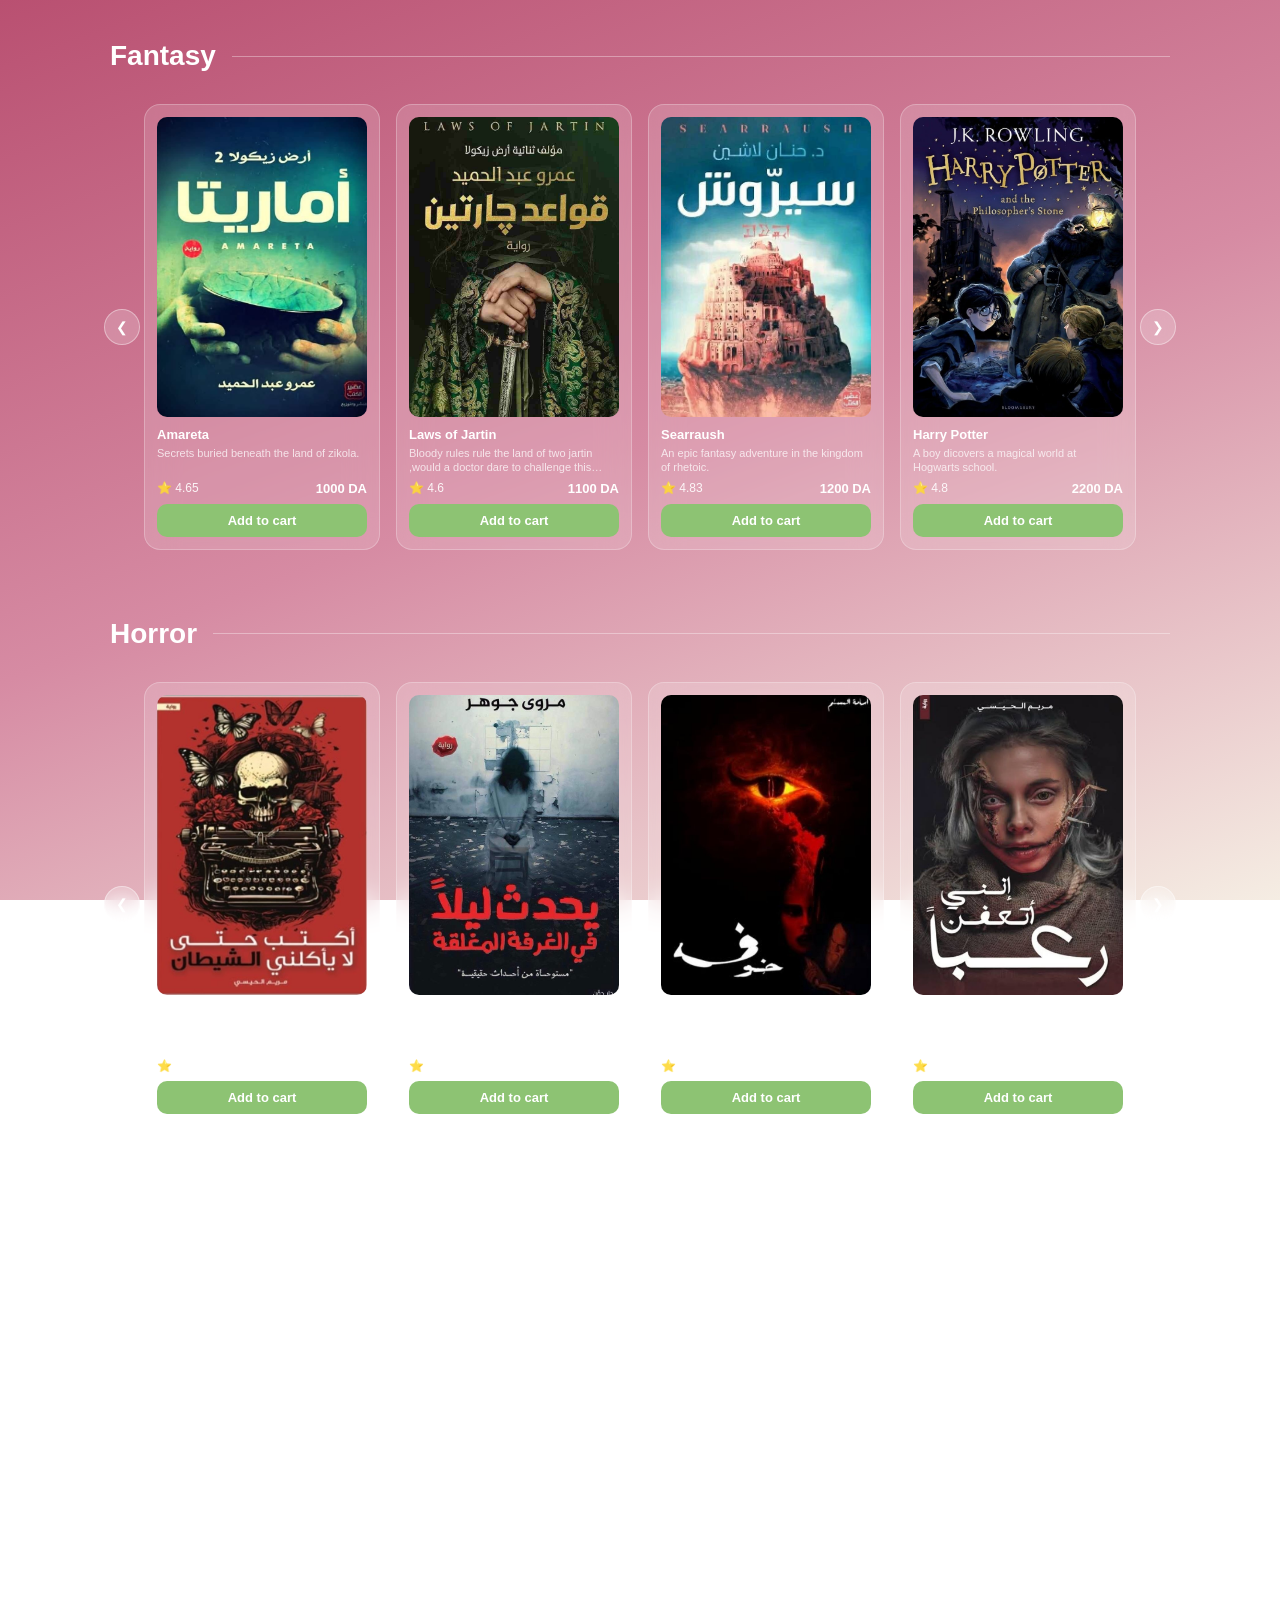
==== commit 7115da45: "Merge branch 'ui-design' of https://github.com/alaebouya07/E_Commerce_project into ui-design" ====
--- a/books.html
+++ b/books.html
@@ -44,7 +44,7 @@
                   <span class="price">1000 DA</span>
                 </div>
 
-                <form action="save_order.php" method="POST">
+                <form action="cart.php" method="POST">
                   <input type="hidden" name="book_id" value="1" />
                   <button type="submit" class="add-to-cart-btn">
                     Add to cart
@@ -75,7 +75,7 @@
                   <span class="price">1100 DA</span>
                 </div>
 
-                <form action="save_order.php" method="POST">
+                <form action="cart.php" method="POST">
                   <input type="hidden" name="book_id" value="2" />
                   <button type="submit" class="add-to-cart-btn">
                     Add to cart
@@ -116,7 +116,7 @@
                   <span class="price">1200 DA</span>
                 </div>
 
-                <form action="save_order.php" method="POST">
+                <form action="cart.php" method="POST">
                   <input type="hidden" name="book_id" value="3" />
                   <button type="submit" class="add-to-cart-btn">
                     Add to cart
@@ -156,7 +156,7 @@
                   <span class="price">2200 DA</span>
                 </div>
 
-                <form action="save_order.php" method="POST">
+                <form action="cart.php" method="POST">
                   <input type="hidden" name="book_id" value="4" />
                   <button type="submit" class="add-to-cart-btn">
                     Add to cart
@@ -201,7 +201,7 @@
                   <span class="price">2800 DA</span>
                 </div>
 
-                <form action="save_order.php" method="POST">
+                <form action="cart.php" method="POST">
                   <input type="hidden" name="book_id" value="5" />
                   <button type="submit" class="add-to-cart-btn">
                     Add to cart
@@ -237,7 +237,7 @@
                   <span class="price">2200 DA</span>
                 </div>
 
-                <form action="save_order.php" method="POST">
+                <form action="cart.php" method="POST">
                   <input type="hidden" name="book_id" value="6" />
                   <button type="submit" class="add-to-cart-btn">
                     Add to cart
@@ -296,7 +296,7 @@
                   <span class="price">2200 DA</span>
                 </div>
 
-                <form action="save_order.php" method="POST">
+                <form action="cart.php" method="POST">
                   <input type="hidden" name="book_id" value="7" />
                   <button type="submit" class="add-to-cart-btn">
                     Add to cart
@@ -336,7 +336,7 @@
                   <span class="price">1600 DA</span>
                 </div>
 
-                <form action="save_order.php" method="POST">
+                <form action="cart.php" method="POST">
                   <input type="hidden" name="book_id" value="8" />
                   <button type="submit" class="add-to-cart-btn">
                     Add to cart
@@ -372,7 +372,7 @@
                   <span class="price">2500 DA</span>
                 </div>
 
-                <form action="save_order.php" method="POST">
+                <form action="cart.php" method="POST">
                   <input type="hidden" name="book_id" value="9" />
                   <button type="submit" class="add-to-cart-btn">
                     Add to cart
@@ -408,7 +408,7 @@
                   <span class="price">1800 DA</span>
                 </div>
 
-                <form action="save_order.php" method="POST">
+                <form action="cart.php" method="POST">
                   <input type="hidden" name="book_id" value="10" />
                   <button type="submit" class="add-to-cart-btn">
                     Add to cart
@@ -442,7 +442,7 @@
                   <span class="price">2000 DA</span>
                 </div>
 
-                <form action="save_order.php" method="POST">
+                <form action="cart.php" method="POST">
                   <input type="hidden" name="book_id" value="11" />
                   <button type="submit" class="add-to-cart-btn">
                     Add to cart
@@ -481,7 +481,7 @@
                   <span class="price">1700 DA</span>
                 </div>
 
-                <form action="save_order.php" method="POST">
+                <form action="cart.php" method="POST">
                   <input type="hidden" name="book_id" value="12" />
                   <button type="submit" class="add-to-cart-btn">
                     Add to cart
@@ -540,7 +540,7 @@
                   <span class="price">2200 DA</span>
                 </div>
 
-                <form action="save_order.php" method="POST">
+                <form action="cart.php" method="POST">
                   <input type="hidden" name="book_id" value="13" />
                   <button type="submit" class="add-to-cart-btn">
                     Add to cart
@@ -575,7 +575,7 @@
                   <span class="price">1200 DA</span>
                 </div>
 
-                <form action="save_order.php" method="POST">
+                <form action="cart.php" method="POST">
                   <input type="hidden" name="book_id" value="14" />
                   <button type="submit" class="add-to-cart-btn">
                     Add to cart
@@ -613,7 +613,7 @@
                   <span class="price">1900 DA</span>
                 </div>
 
-                <form action="save_order.php" method="POST">
+                <form action="cart.php" method="POST">
                   <input type="hidden" name="book_id" value="15" />
                   <button type="submit" class="add-to-cart-btn">
                     Add to cart
@@ -651,7 +651,7 @@
                   <span class="price">1200 DA</span>
                 </div>
 
-                <form action="save_order.php" method="POST">
+                <form action="cart.php" method="POST">
                   <input type="hidden" name="book_id" value="16" />
                   <button type="submit" class="add-to-cart-btn">
                     Add to cart
@@ -690,7 +690,7 @@
                   <span class="price">2000 DA</span>
                 </div>
 
-                <form action="save_order.php" method="POST">
+                <form action="cart.php" method="POST">
                   <input type="hidden" name="book_id" value="17" />
                   <button type="submit" class="add-to-cart-btn">
                     Add to cart
@@ -730,7 +730,7 @@
                   <span class="price">1000 DA</span>
                 </div>
 
-                <form action="save_order.php" method="POST">
+                <form action="cart.php" method="POST">
                   <input type="hidden" name="book_id" value="18" />
                   <button type="submit" class="add-to-cart-btn">
                     Add to cart
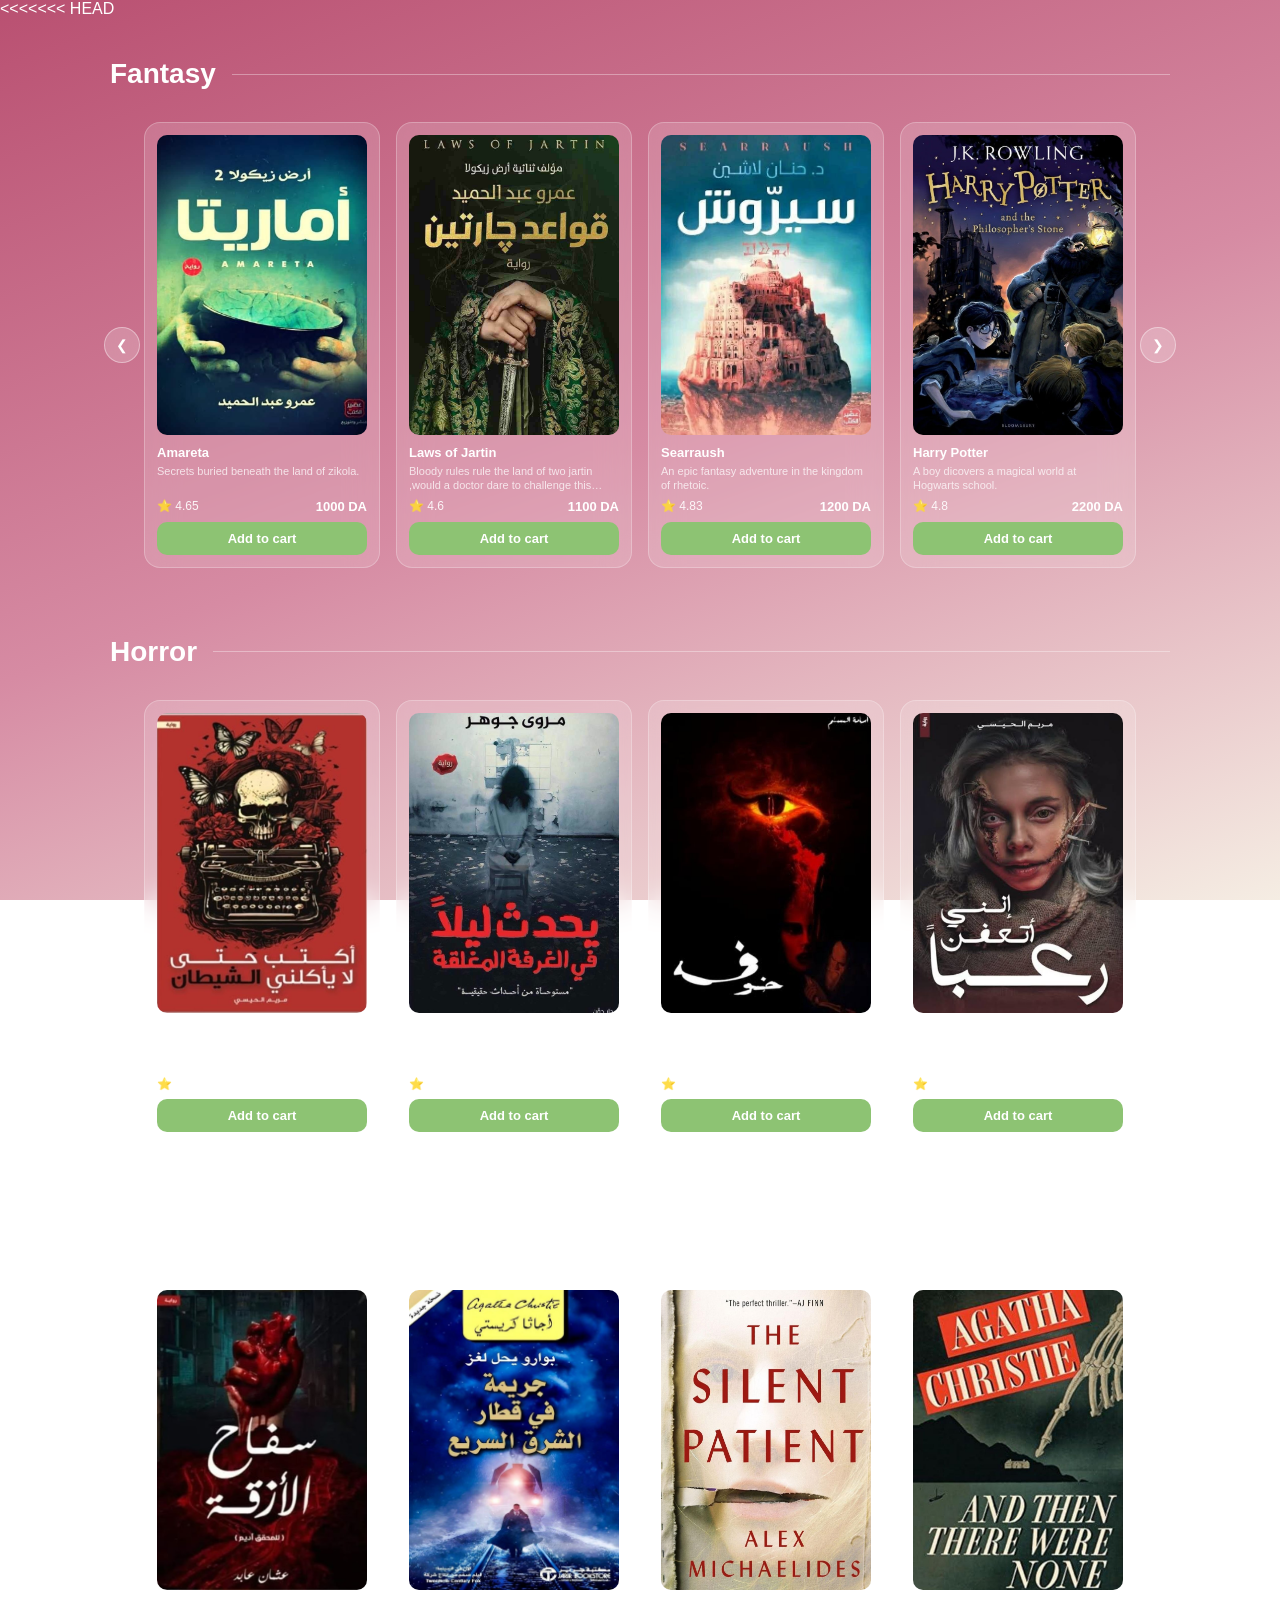
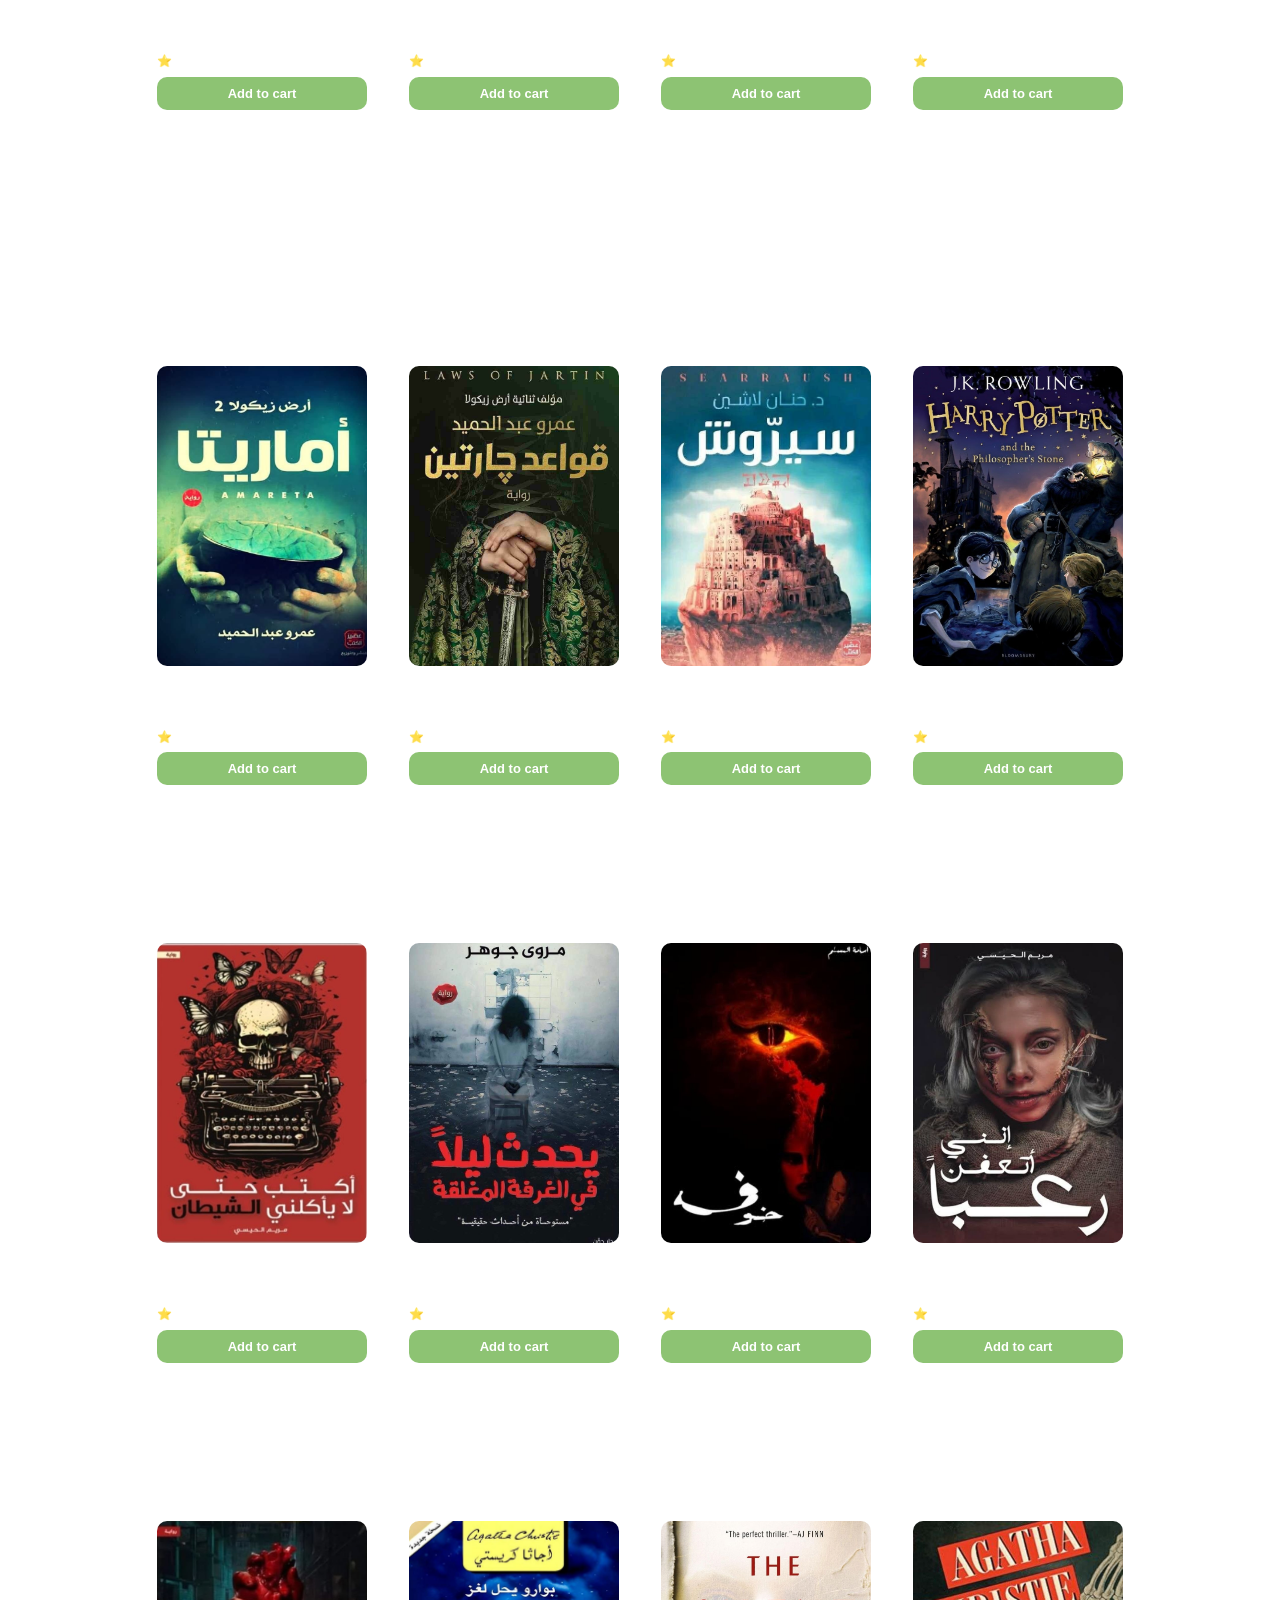
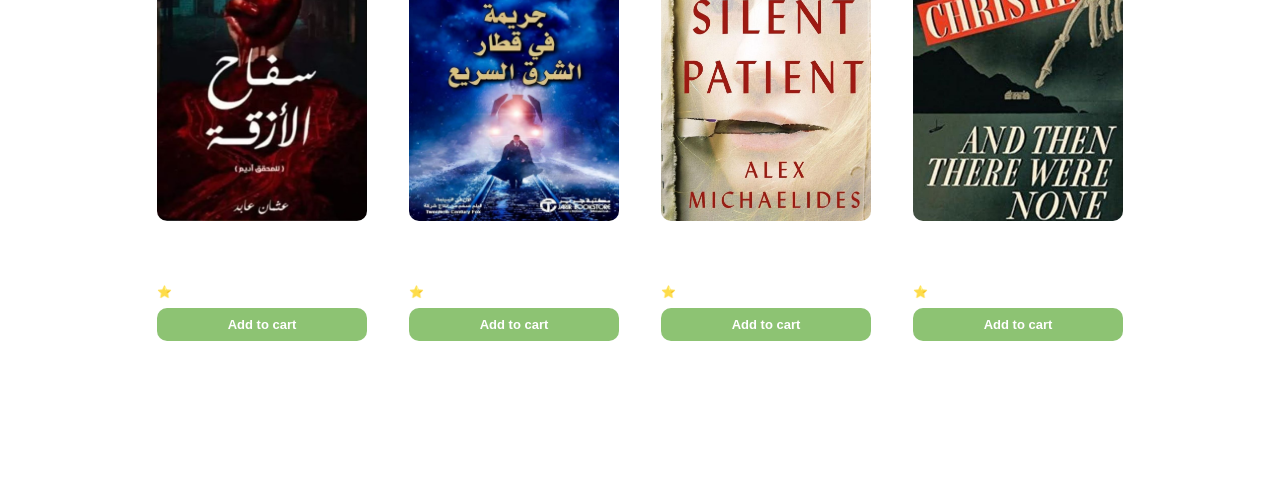
==== commit 344cefb8: "add shooping cart page" ====
--- a/books.html
+++ b/books.html
@@ -1,3 +1,669 @@
+<<<<<<< HEAD
+<!DOCTYPE html>
+<html lang="en">
+
+<head>
+    <meta charset="UTF-8">
+    <meta name="viewport" content="width=device-width, initial-scale=1.0">
+    <title>Ecommerce website</title>
+    <link rel="stylesheet" href="style.css">
+</head>
+
+<body>
+
+    <div class="container">
+
+        <section class="category-section">
+
+            <div class="category-header">
+                <h2 class="category-title">Fantasy</h2>
+                <hr class="category-line">
+            </div>
+
+            <div class="slider-wrapper">
+
+                <div class="items-display" id="FantasySlider">
+
+                    <div class="product-card">
+                        <div class="item-image">
+                            <img src="images/book1.jpg" alt="Amareta" width="200">
+                        </div>
+
+                        <div class="item-details">
+                            <h3 class="item-title">Amareta</h3>
+                            <p class="item-description">Secrets buried beneath the land of zikola.</p>
+                            <p class="full-description">Welcome to Zikola. Whenever I looked at those moments, I saw
+                                Zikola as if it were below the shadows, the strong Zikola that always followed its
+                                power. They burned when they first tried, real faces, shocked, withered faces, fearing
+                                what was coming. The land of dance and celebrations was no longer just that; inside
+                                them, since the leak of the news, they cursed Asil, knowing that it was the reason for
+                                what was happening to them, but they avoided it, as if they were clever enough to seize
+                                it all without harming one of them one day.</p>
+
+                            <div class="price-rating">
+                                <span class="rating">⭐️ 4.65</span>
+                                <span class="price">1000 DA</span>
+                            </div>
+
+                            <form action="cart.php" method="POST">
+                                <input type="hidden" name="book_id" value="1">
+                                <button type="submit" class="add-to-cart-btn">
+                                    Add to cart
+                                </button>
+                            </form>
+                        </div>
+                    </div>
+
+
+                    <div class="product-card">
+                        <div class="item-image">
+                            <img src="images/book2.jpg" alt="Laws of Jartin " width="200">
+                        </div>
+
+                        <div class="item-details">
+                            <h3 class="item-title">Laws of Jartin</h3>
+                            <p class="item-description"> Bloody rules rule the land of two jartin ,would a doctor dare
+                                to challenge this system.</p>
+                            <p class="full-description">What if you found yourself in a land where your maximum lifespan
+                                was only fifty years? That is not the only rule; there is far more to it than that..</p>
+
+                            <div class="price-rating">
+                                <span class="rating">⭐️ 4.6</span>
+                                <span class="price">1100 DA</span>
+                            </div>
+
+                            <form action="cart.php" method="POST">
+                                <input type="hidden" name="book_id" value="2">
+                                <button type="submit" class="add-to-cart-btn">
+                                    Add to cart
+                                </button>
+                            </form>
+                        </div>
+                    </div>
+
+
+                    <div class="product-card">
+                        <div class="item-image">
+                            <img src="images/book3.jpg" alt="Searraush" width="200">
+                        </div>
+
+                        <div class="item-details">
+                            <h3 class="item-title">Searraush</h3>
+                            <p class="item-description">An epic fantasy adventure in the kingdom of rhetoic.</p>
+                            <p class="full-description">He was feeling a piercing pain gnawing at his bones and head. He
+                                began striking his forehead with his fist like a madman; his eyes darted around as if
+                                they had broken free from their restraints. A sense of fear overcame him, and he started
+                                trembling like a leaf in the wind. Suddenly, his arms convulsed, and he pushed his
+                                parents away, causing them both to fall to the ground. Then, he stood in the middle of
+                                his room as a shimmering, multi-colored light erupted, surrounding his body. He remained
+                                radiant and glowing without knowing why, only to realize later the truth—that he was
+                                different!
+                                Sometimes, I am astonished by what I see and what I go through; doubt creeps into my
+                                soul from a thousand doors. But then I remember that it is the Kingdom of Wondrous
+                                Eloquence, and quickly, my amazement fades.</p>
+
+                            <div class="price-rating">
+                                <span class="rating">⭐️ 4.83</span>
+                                <span class="price">1200 DA</span>
+                            </div>
+
+                            <form action="cart.php" method="POST">
+                                <input type="hidden" name="book_id" value="3">
+                                <button type="submit" class="add-to-cart-btn">
+                                    Add to cart
+                                </button>
+                            </form>
+                        </div>
+                    </div>
+
+
+                    <div class="product-card">
+                        <div class="item-image">
+                            <img src="images/book4.jpg" alt="Harry Potter" width="200">
+                        </div>
+
+                        <div class="item-details">
+                            <h3 class="item-title">Harry Potter</h3>
+                            <p class="item-description">A boy dicovers a magical world at Hogwarts school.</p>
+                            <p class="full-description">What if you discovered that the world you lived in was merely a
+                                thin veil covering a reality filled with wonder and danger? Harry Potter, an orphaned
+                                boy living a miserable life with his cruel relatives, receives a mysterious letter on
+                                his eleventh birthday that changes his fate forever.
+                                He is whisked away to Hogwarts School of Witchcraft and Wizardry, a place of moving
+                                staircases, talking portraits, and ancient secrets. But beneath the magic lies a dark
+                                shadow: the return of a dark sorcerer so feared that his name is never spoken. Alongside
+                                his loyal friends, Harry must face deadly trials and uncover the truth of his past. Will
+                                the boy who lived be able to stand against the ultimate darkness, or is some destiny too
+                                heavy to carry?</p>
+
+                            <div class="price-rating">
+                                <span class="rating">⭐️ 4.8</span>
+                                <span class="price">2200 DA</span>
+                            </div>
+
+                            <form action="cart.php" method="POST">
+                                <input type="hidden" name="book_id" value="4">
+                                <button type="submit" class="add-to-cart-btn">
+                                    Add to cart
+                                </button>
+                            </form>
+                        </div>
+                    </div>
+
+
+                    <div class="product-card">
+                        <div class="item-image">
+                            <img src="images/book5.jpg" alt="The Name of The Wind" width="200">
+                        </div>
+
+                        <div class="item-details">
+                            <h3 class="item-title">The Name of The Wind</h3>
+                            <p class="item-description">The journey of a legendary wizard.</p>
+                            <p class="full-description">My name is Kvothe, pronounced nearly the same as 'Quothe.' Names
+                                are important as they tell you a great deal about a person."
+                                So begins the tale of a legend. Behind the quiet exterior of a humble innkeeper lies the
+                                truth of a man who was a hero, a villain, and a fugitive. This is the story of a gifted
+                                young boy who grew up in a traveling troupe, only to see his world shattered by a
+                                mysterious and ancient evil.
+                                Follow Kvothe's journey from a homeless orphan on the streets of a city to a brilliant
+                                student at the University of Magic. Driven by the need to find the truth behind his
+                                family's murder, he must master the arcane arts and learn the secret of the wind itself.
+                                But in a world where legends are often darker than the stories tell, can one man truly
+                                control his own destiny?</p>
+
+                            <div class="price-rating">
+                                <span class="rating">⭐️ 4.5</span>
+                                <span class="price">2800 DA</span>
+                            </div>
+
+                            <form action="cart.php" method="POST">
+                                <input type="hidden" name="book_id" value="5">
+                                <button type="submit" class="add-to-cart-btn">
+                                    Add to cart
+                                </button>
+                            </form>
+                        </div>
+                    </div>
+
+
+                    <div class="product-card">
+                        <div class="item-image">
+                            <img src="images/book6.jpg" alt="Dead Until Dark" width="200">
+                        </div>
+
+                        <div class="item-details">
+                            <h3 class="item-title">Dead Until Dark</h3>
+                            <p class="item-description">Everyone here is smilling.. but no one is blinking</p>
+                            <p class="full-description">Sookie Stackhouse works as a waitress in a modest bar within the
+                                small town of Bon Temps. She is a quiet girl, keeps to herself, and tends toward
+                                isolation, minding only her own business. This nature is a result of her possessing a
+                                special ability: reading the thoughts of others. However, this was not a blessing as
+                                much as it was a hindrance to forming social relationships in her life—until a person
+                                named Bill Compton appeared. He was tall, handsome, and most importantly, Sookie could
+                                not hear a single word he thought!</p>
+
+                            <div class="price-rating">
+                                <span class="rating">⭐️ 4.6</span>
+                                <span class="price">2200 DA</span>
+                            </div>
+
+                            <form action="cart.php" method="POST">
+                                <input type="hidden" name="book_id" value="6">
+                                <button type="submit" class="add-to-cart-btn">
+                                    Add to cart
+                                </button>
+                            </form>
+                        </div>
+                    </div>
+                </div>
+
+                <div class="slider-left-arrow" onclick="slideLeft('fantasySlider')">
+                    <button class="arrow-btn">❮</button>
+                </div>
+
+                <div class="slider-right-arrow" onclick="slideRight('fantasySlider')">
+                    <button class="arrow-btn">❯</button>
+                </div>
+
+            </div>
+        </section>
+
+        <section class="category-section">
+
+            <div class="category-header">
+                <h2 class="category-title">Horror</h2>
+                <hr class="category-line">
+            </div>
+
+            <div class="slider-wrapper">
+
+                <div class="items-display" id="HorrorSlider">
+
+                    <div class="product-card">
+                        <div class="item-image">
+                            <img src="images/book7.jpg" alt="Write Lest The Devil Devour Me" width="200">
+                        </div>
+
+                        <div class="item-details">
+                            <h3 class="item-title">Write Lest The Devil Devour Me</h3>
+                            <p class="item-description">word or death</p>
+                            <p class="full-description">The novel tells the story of Mariana, a highly successful horror
+                                writer living a life of fame and acclaim. That is, until the day she is kidnapped by a
+                                mysterious figure known only as 'The Devil.'
+                                Rumors whisper that this man has murdered many horror authors without leaving a single
+                                trace or body, leading people to believe that 'The Devil' devours the writers whose
+                                stories fail to impress him. Mariana's journey into his literal hell begins when she
+                                wakes up to find herself forced to write endless horror stories for him or face a
+                                gruesome death. Will Mariana survive, and will her writing be the key to saving her from
+                                this living nightmare?</p>
+
+                            <div class="price-rating">
+                                <span class="rating">⭐️ 4.72</span>
+                                <span class="price">2200 DA</span>
+                            </div>
+
+                            <form action="cart.php" method="POST">
+                                <input type="hidden" name="book_id" value="7">
+                                <button type="submit" class="add-to-cart-btn">
+                                    Add to cart
+                                </button>
+                            </form>
+                        </div>
+                    </div>
+
+
+                    <div class="product-card">
+                        <div class="item-image">
+                            <img src="images/book8.jpg" alt="It Happens at Night in the Locked Room" width="200">
+                        </div>
+
+                        <div class="item-details">
+                            <h3 class="item-title">It Happens at Night in the Locked Room</h3>
+                            <p class="item-description">Behind the locked door,secrets dwell in the dark.. dare you open
+                                it</p>
+                            <p class="full-description">"Mariam" travels to study in a strange city in Upper Egypt.
+                                There, she and her friends rent an apartment, where the landlady strictly warns them
+                                never to open Room "4," no matter what happens. Four girls live in a vast, gloomy, and
+                                peculiar four-room apartment, forcing two of them to share a single room, and with...
+                            </p>
+
+                            <div class="price-rating">
+                                <span class="rating">⭐️ 4.35</span>
+                                <span class="price">1600 DA</span>
+                            </div>
+
+                            <form action="cart.php" method="POST">
+                                <input type="hidden" name="book_id" value="8">
+                                <button type="submit" class="add-to-cart-btn">
+                                    Add to cart
+                                </button>
+                            </form>
+                        </div>
+                    </div>
+
+
+                    <div class="product-card">
+                        <div class="item-image">
+                            <img src="images/book9.jpg" alt="Fear" width="200">
+                        </div>
+
+                        <div class="item-details">
+                            <h3 class="item-title">Fear</h3>
+                            <p class="item-description">Between what is seen and what is hidden, one word rules them
+                                all:Fear.</p>
+                            <p class="full-description">The events of the novel 'Fear' revolve around the protagonist,
+                                who rebels against the customs and ideas of his Arab society. He escapes through his
+                                love and passion for reading and books, only to find himself entangled in a world full
+                                of war, intrigue, and revenge but in a world different from ours. A strange world... its
+                                people and tribes are not human, but a collection of demons and companions. A world with
+                                only an entrance, and no exit...!!</p>
+
+                            <div class="price-rating">
+                                <span class="rating">⭐️ 4.8</span>
+                                <span class="price">2500 DA</span>
+                            </div>
+
+                            <form action="cart.php" method="POST">
+                                <input type="hidden" name="book_id" value="9">
+                                <button type="submit" class="add-to-cart-btn">
+                                    Add to cart
+                                </button>
+                            </form>
+                        </div>
+                    </div>
+
+
+                    <div class="product-card">
+                        <div class="item-image">
+                            <img src="images/book10.jpg" alt="I Am Rotting with Fear" width="200">
+                        </div>
+
+                        <div class="item-details">
+                            <h3 class="item-title">I Am Rotting with Fear</h3>
+                            <p class="item-description">In the darkness of silence, I am slowly rotting with fear</p>
+                            <p class="full-description">Some fears don't kill you instantly; they leave you to decay
+                                slowly while you're still alive. It's a silence that gnaws at the walls and memories
+                                that crawl out to consume your soul, until you realize you aren't just afraid... you are
+                                rotting with fear.</p>
+
+                            <div class="price-rating">
+                                <span class="rating">⭐️ 4.6</span>
+                                <span class="price">1800 DA</span>
+                            </div>
+
+                            <form action="cart.php" method="POST">
+                                <input type="hidden" name="book_id" value="10">
+                                <button type="submit" class="add-to-cart-btn">
+                                    Add to cart
+                                </button>
+                            </form>
+                        </div>
+                    </div>
+
+
+                    <div class="product-card">
+                        <div class="item-image">
+                            <img src="images/book11.jpg" alt="The Abyss" width="200">
+                        </div>
+
+                        <div class="item-details">
+                            <h3 class="item-title">The Abyss</h3>
+                            <p class="item-description">The Abyss.. where darkness is the only escape.</p>
+                            <p class="full-description">In a merciless conflict, wars ignite between kings of jinns and
+                                sorcerers, opening doors that should have stayed forever shut. 'The Abyss' is not merely
+                                darkness; it is a prison of cursed secrets lying in wait for anyone who dares to
+                                approach. There, where great powers collide, only those who master playing with demons
+                                will survive... Are you ready to enter a world with no return?</p>
+
+                            <div class="price-rating">
+                                <span class="rating">⭐️ 4.64</span>
+                                <span class="price">2000 DA</span>
+                            </div>
+
+                            <form action="cart.php" method="POST">
+                                <input type="hidden" name="book_id" value="11">
+                                <button type="submit" class="add-to-cart-btn">
+                                    Add to cart
+                                </button>
+                            </form>
+                        </div>
+                    </div>
+
+
+                    <div class="product-card">
+                        <div class="item-image">
+                            <img src="images/book12.jpg" alt="The Far Lady's House" width="200">
+                        </div>
+
+                        <div class="item-details">
+                            <h3 class="item-title">The Far Lady's House </h3>
+                            <p class="item-description">In this house.. the walls don't just listen, they start closing
+                                in.</p>
+                            <p class="full-description">The novel dives deep into human fear through a tale that begins
+                                in a seemingly ordinary place, but quickly transforms into a prison of nightmares. Here,
+                                reality blurs with hallucinations, and escaping the 'house' becomes impossible—not
+                                because of locked doors, but because of the memories and secrets waiting in the dark
+                                corners that refuse to die</p>
+
+                            <div class="price-rating">
+                                <span class="rating">⭐️ 4.5</span>
+                                <span class="price">1700 DA</span>
+                            </div>
+
+                            <form action="cart.php" method="POST">
+                                <input type="hidden" name="book_id" value="12">
+                                <button type="submit" class="add-to-cart-btn">
+                                    Add to cart
+                                </button>
+                            </form>
+                        </div>
+                    </div>
+                </div>
+
+                <div class="slider-left-arrow" onclick="slideLeft('fantasySlider')">
+                    <button class="arrow-btn">❮</button>
+                </div>
+
+                <div class="slider-right-arrow" onclick="slideRight('fantasySlider')">
+                    <button class="arrow-btn">❯</button>
+                </div>
+
+            </div>
+        </section>
+
+        <section class="category-section">
+
+            <div class="category-header">
+                <h2 class="category-title">Crime Fiction</h2>
+                <hr class="category-line">
+            </div>
+
+            <div class="slider-wrapper">
+
+                <div class="items-display" id="CrimeSlider">
+
+                    <div class="product-card">
+                        <div class="item-image">
+                            <img src="images/book13.jpg" alt="The Streets Murderer" width="200">
+                        </div>
+
+                        <div class="item-details">
+                            <h3 class="item-title">The Streets Murderer</h3>
+                            <p class="item-description">In darkness he hides... in alleys he strikes... beware, for you
+                                might be his next prize.</p>
+                            <p class="full-description">The novel plunges into a dark world inhabited by a psychopath
+                                who sees murder as art and narrow alleys as a stage for his gruesome operations. Crime
+                                threads intertwine with distorted memories from the past, placing the reader in a direct
+                                confrontation with a merciless human monster. It is a terrifying journey searching for
+                                the hidden motives behind every drop of blood spilled in the forgotten passages of the
+                                city.</p>
+
+                            <div class="price-rating">
+                                <span class="rating">⭐️ 4.1</span>
+                                <span class="price">2200 DA</span>
+                            </div>
+
+                            <form action="cart.php" method="POST">
+                                <input type="hidden" name="book_id" value="13">
+                                <button type="submit" class="add-to-cart-btn">
+                                    Add to cart
+                                </button>
+                            </form>
+                        </div>
+                    </div>
+
+
+                    <div class="product-card">
+                        <div class="item-image">
+                            <img src="images/book14.jpg" alt="Murder on the Orient Express" width="200">
+                        </div>
+
+                        <div class="item-details">
+                            <h3 class="item-title">Murder on the Orient Express</h3>
+                            <p class="item-description">Every is a suspect.. even the truth</p>
+                            <p class="full-description">Murder on the Orient Express" is a detective novel by Agatha
+                                Christie. First published in 1934 in English, it is considered one of her most famous
+                                works. Its hero is the renowned Belgian detective, Hercule Poirot.</p>
+
+                            <div class="price-rating">
+                                <span class="rating">⭐️ 4.7</span>
+                                <span class="price">1200 DA</span>
+                            </div>
+
+                            <form action="cart.php" method="POST">
+                                <input type="hidden" name="book_id" value="14">
+                                <button type="submit" class="add-to-cart-btn">
+                                    Add to cart
+                                </button>
+                            </form>
+                        </div>
+                    </div>
+
+
+                    <div class="product-card">
+                        <div class="item-image">
+                            <img src="images/book15.jpg" alt="The Silent Patient" width="200">
+                        </div>
+
+                        <div class="item-details">
+                            <h3 class="item-title">The Silent Patient</h3>
+                            <p class="item-description">the door i locked forever.. just opened from the inside.</p>
+                            <p class="full-description">A wonderful novel that made my blood boil I couldn't stop
+                                reading it no matter what. I said to myself: I will surrender to it. After eleven
+                                hours it is now 5:47 AM I have finished it and I am truly dazzled. <br>
+                                — A. J. Finn: "A novel you cannot stop reading, spine-chilling, powerful, with a
+                                gripping progression of events".</p>
+
+                            <div class="price-rating">
+                                <span class="rating">⭐️ 4.52</span>
+                                <span class="price">1900 DA</span>
+                            </div>
+
+                            <form action="cart.php" method="POST">
+                                <input type="hidden" name="book_id" value="15">
+                                <button type="submit" class="add-to-cart-btn">
+                                    Add to cart
+                                </button>
+                            </form>
+                        </div>
+                    </div>
+
+
+                    <div class="product-card">
+                        <div class="item-image">
+                            <img src="images/book16.jpg" alt="And Then There Were None" width="200">
+                        </div>
+
+                        <div class="item-details">
+                            <h3 class="item-title">And Then There Were None</h3>
+                            <p class="item-description">They played,they laughed,,then in silence.. they passed.</p>
+                            <p class="full-description">The story begins with ten strangers lured by an old melody to a
+                                secluded island, only to find themselves protagonists in an ill-fated nursery rhyme.
+                                With every verse, a guest vanishes, and from every corner echoes a cold laugh,
+                                whispering that the countdown to death has begun—and the melody will not rest until the
+                                last one draws their final breath... and then there were none.</p>
+
+                            <div class="price-rating">
+                                <span class="rating">⭐️ 4.28</span>
+                                <span class="price">1200 DA</span>
+                            </div>
+
+                            <form action="cart.php" method="POST">
+                                <input type="hidden" name="book_id" value="16">
+                                <button type="submit" class="add-to-cart-btn">
+                                    Add to cart
+                                </button>
+                            </form>
+                        </div>
+                    </div>
+
+
+                    <div class="product-card">
+                        <div class="item-image">
+                            <img src="images/book17.jpg" alt="Blood on the Red Carpet" width="200">
+                        </div>
+
+                        <div class="item-details">
+                            <h3 class="item-title">Blood on the Red Carpet</h3>
+                            <p class="item-description">A white dress... red stains... and the killer laughs... in the
+                                shadows.</p>
+                            <p class="full-description">A legendary wedding night that everyone dreamed of turns into a
+                                chilling nightmare as the red carpet is stained with blood instead of roses. Amidst the
+                                shock of the guests and the flash of cameras, fake masks fall to reveal greed and
+                                grudges buried for years. You find yourself facing a complex puzzle where everyone
+                                whispers: Is the killer the one crying in agony, or the one smiling in silence?</p>
+
+                            <div class="price-rating">
+                                <span class="rating">⭐️ 4.1</span>
+                                <span class="price">2000 DA</span>
+                            </div>
+
+                            <form action="cart.php" method="POST">
+                                <input type="hidden" name="book_id" value="17">
+                                <button type="submit" class="add-to-cart-btn">
+                                    Add to cart
+                                </button>
+                            </form>
+                        </div>
+                    </div>
+
+
+                    <div class="product-card">
+                        <div class="item-image">
+                            <img src="images/book18.jpg" alt="A Study In Scarlet" width="200">
+                        </div>
+
+                        <div class="item-details">
+                            <h3 class="item-title">A Study In Scarlet</h3>
+                            <p class="item-description">A body with no wounds, and a word written in blood.. Holmes's
+                                first challenge.</p>
+                            <p class="full-description">The story begins with a mysterious body found in a deserted
+                                London house no visible wounds, yet the walls are stained with a single word written in
+                                blood. In that moment, the most brilliant mind in the history of investigation, Sherlock
+                                Holmes, begins his 'Study in Scarlet.' A journey that takes us from the foggy streets of
+                                London to distant memories of revenge across continents, where no small detail can
+                                escape Holmes's magnifying glass.</p>
+
+                            <div class="price-rating">
+                                <span class="rating">⭐️ 4.15</span>
+                                <span class="price">1000 DA</span>
+                            </div>
+
+                            <form action="cart.php" method="POST">
+                                <input type="hidden" name="book_id" value="18">
+                                <button type="submit" class="add-to-cart-btn">
+                                    Add to cart
+                                </button>
+                            </form>
+                        </div>
+                    </div>
+                </div>
+
+                <div class="slider-left-arrow" onclick="slideLeft('fantasySlider')">
+                    <button class="arrow-btn">❮</button>
+                </div>
+
+                <div class="slider-right-arrow" onclick="slideRight('fantasySlider')">
+                    <button class="arrow-btn">❯</button>
+                </div>
+
+            </div>
+        </section>
+
+    </div>
+
+    <div class="item-popup" id="popup">
+        <div class="popup-content">
+            <span class="close-btn">✖️</span>
+            <img class="popup-image" src="" alt="">
+            <h2 class="popup-title"></h2>
+            <p class="popup-subdescription"></p>
+
+            <div class="price-rating">
+                <span class="popup-rating"></span>
+                <span class="popup-price"></span>
+            </div>
+
+            <h3>Description</h3>
+            <p class="popup-description"></p>
+
+            <div class="quantity">
+                <button class="minus">-</button>
+                <span class="count">1</span>
+                <button class="plus">+</button>
+            </div>
+
+            <button class="card-btn">🛒</button>
+            <button class="add-btn"> Add to cart</button>
+        </div>
+    </div>
+
+
+    <script src="script.js"></script>
+</body>
+
+</html> 
+=======
 <!doctype html>
 <html lang="en">
   <head>
@@ -782,3 +1448,4 @@
     <script src="script.js"></script>
   </body>
 </html>
+>>>>>>> a8bde66acc36f0155aa8addd7347693d7bc489c6
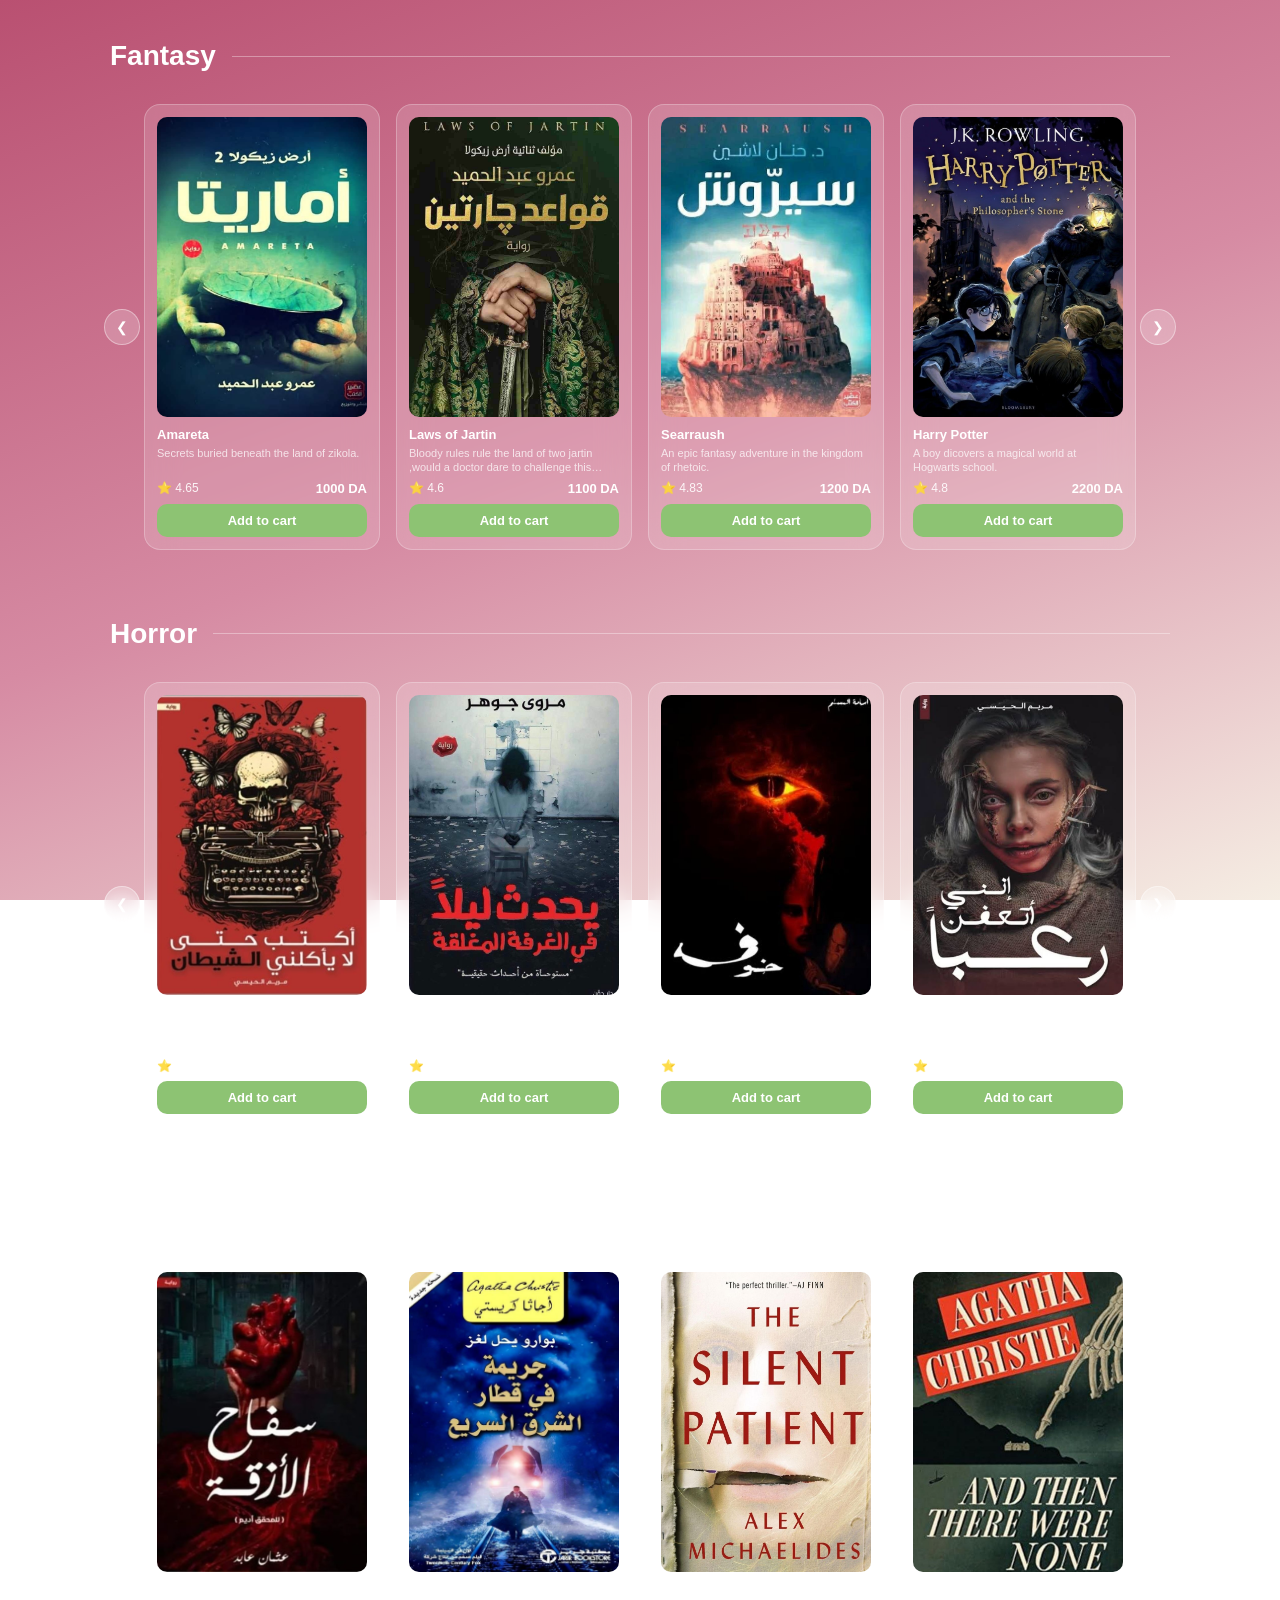
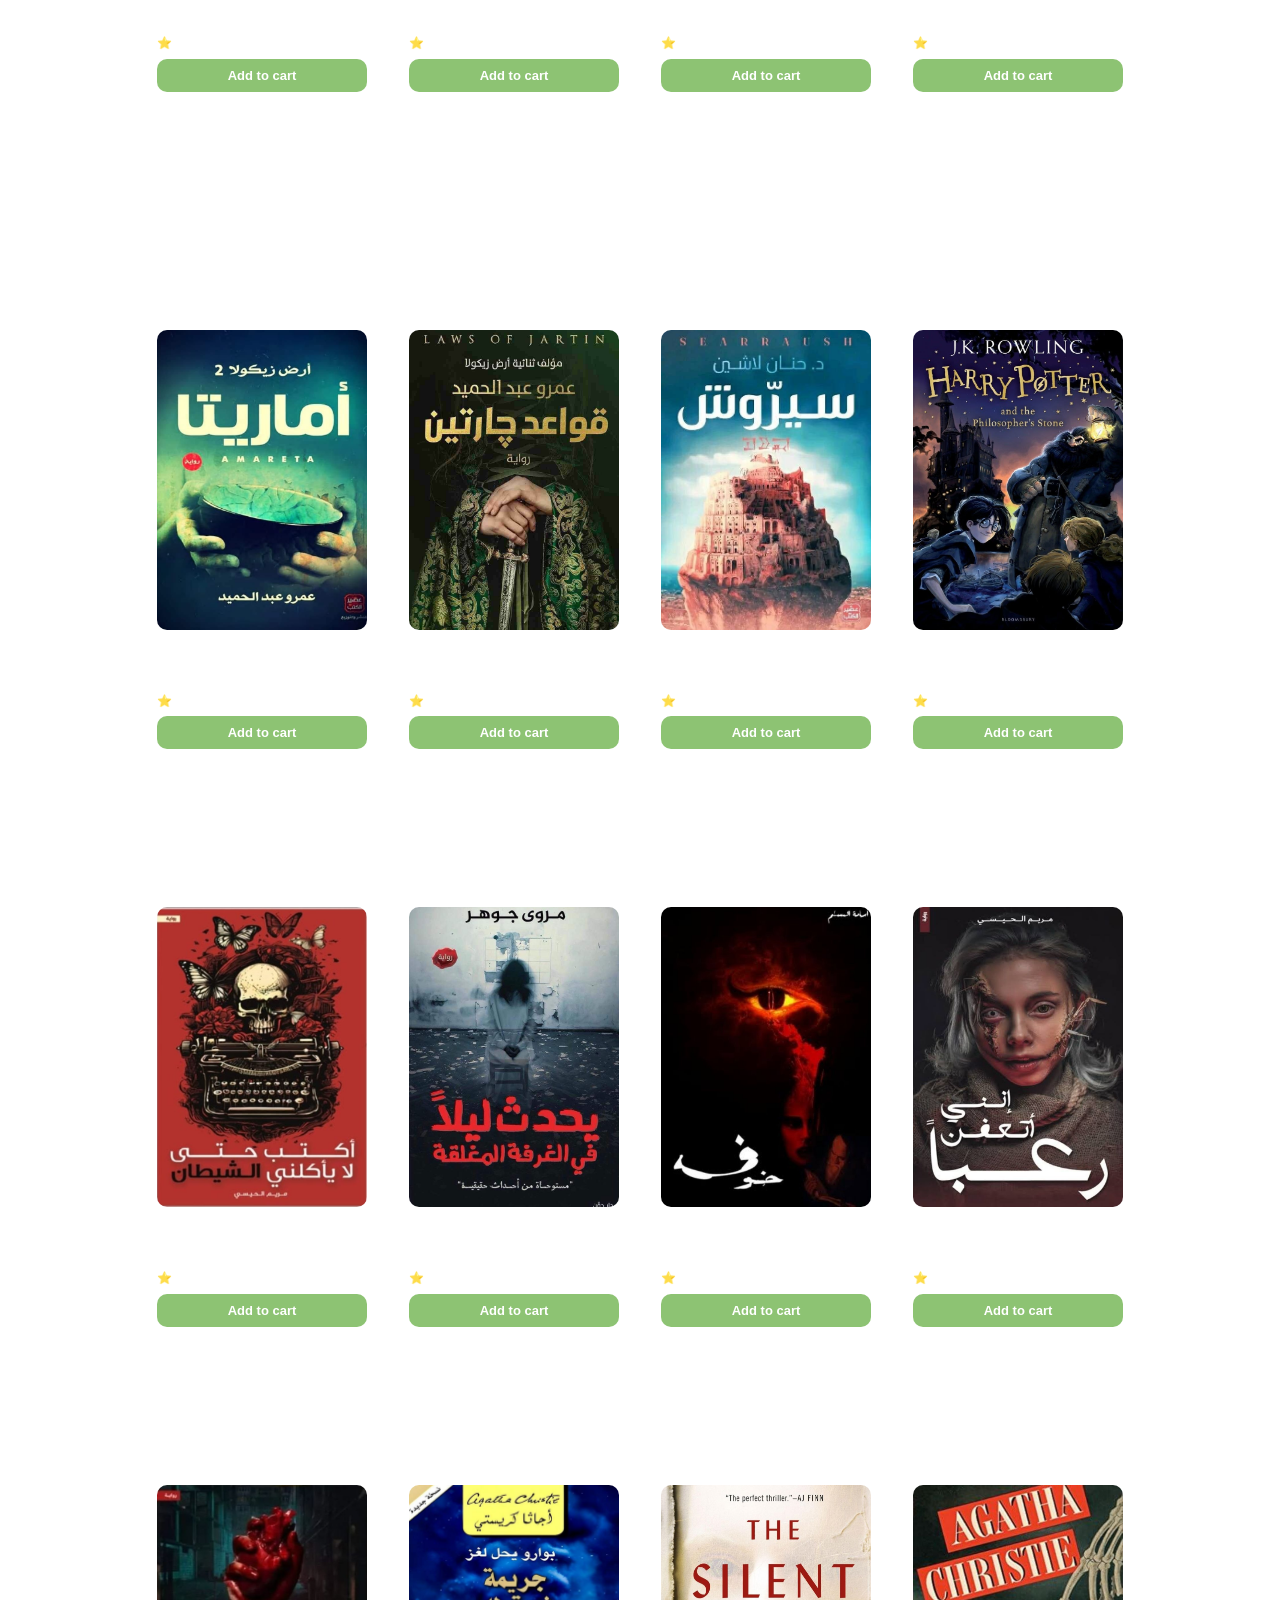
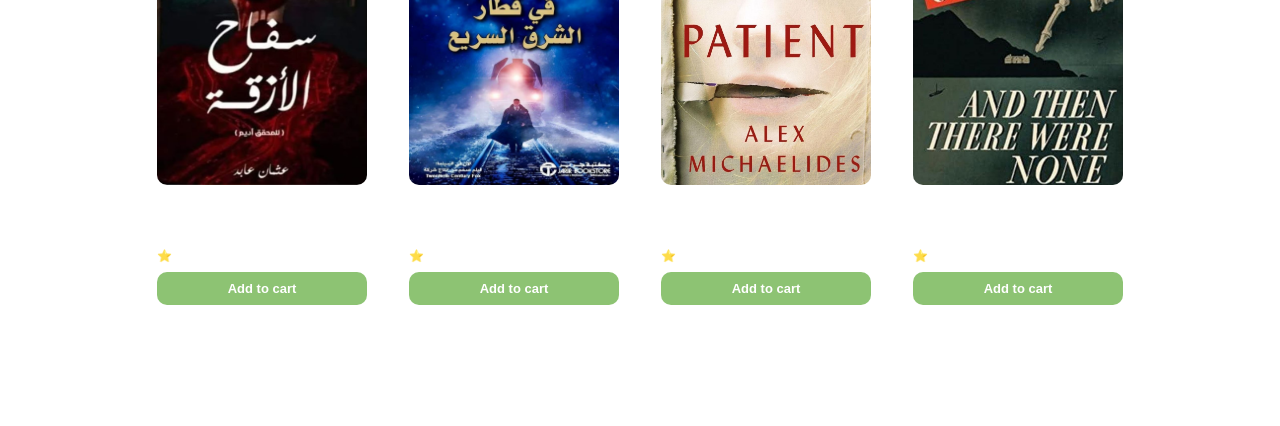
==== commit d1f598f0: "all code" ====
--- a/books.html
+++ b/books.html
@@ -1,4 +1,3 @@
-<<<<<<< HEAD
 <!DOCTYPE html>
 <html lang="en">
 
@@ -663,7 +662,6 @@
 </body>
 
 </html> 
-=======
 <!doctype html>
 <html lang="en">
   <head>
@@ -1448,4 +1446,3 @@
     <script src="script.js"></script>
   </body>
 </html>
->>>>>>> a8bde66acc36f0155aa8addd7347693d7bc489c6
--- a/style.css
+++ b/style.css
@@ -395,7 +395,6 @@
   line-height: 1.5;
   margin: 0 0 12px 0;
   display: -webkit-box;
-  -webkit-line-clamp: 2;
   -webkit-box-orient: vertical;
   overflow: hidden;
 }
@@ -960,3 +959,427 @@
   align-self: stretch;
 }
 
+/* === TOAST NOTIFICATION === */
+#toast {
+  position: fixed;
+  top: 24px;
+  left: 50%;
+  transform: translateX(-50%);
+  background: white;
+  border-radius: 14px;
+  padding: 16px 22px;
+  display: flex;
+  align-items: center;
+  gap: 14px;
+  box-shadow: 0 8px 32px rgba(0,0,0,0.18);
+  z-index: 9999;
+  min-width: 260px;
+  max-width: 360px;
+  animation: toastIn 0.35s cubic-bezier(0.34,1.56,0.64,1);
+  overflow: hidden;
+}
+
+#toast.toast-hide {
+  animation: toastOut 0.4s ease forwards;
+}
+
+.toast-icon svg {
+  width: 28px;
+  height: 28px;
+  flex-shrink: 0;
+}
+
+.toast-msg {
+  font-family: 'Segoe UI', sans-serif;
+  font-size: 15px;
+  font-weight: 600;
+  color: #1a1a1a;
+  flex: 1;
+}
+
+.toast-bar {
+  position: absolute;
+  bottom: 0;
+  left: 0;
+  height: 4px;
+  width: 100%;
+  border-radius: 0 0 14px 14px;
+  animation: shrink 2.8s linear forwards;
+}
+
+/* === CONFIRM PASSWORD INPUT === */
+#confirmPassword::placeholder {
+  color: rgba(255, 255, 255, 0.6);
+}
+
+#confirmPassword:focus {
+  background: rgba(255, 255, 255, 0.22) !important;
+  border-color: rgba(255, 255, 255, 0.6) !important;
+}
+
+/* === ANIMATIONS === */
+@keyframes toastIn {
+  from { opacity: 0; transform: translateX(-50%) translateY(-20px); }
+  to   { opacity: 1; transform: translateX(-50%) translateY(0); }
+}
+
+@keyframes toastOut {
+  to { opacity: 0; transform: translateX(-50%) translateY(-20px); }
+}
+
+@keyframes shrink {
+  from { width: 100%; }
+  to   { width: 0%; }
+}
+
+/* === FIX: CARD OVERFLOW === */
+.logipage {
+  max-height: 90vh;
+  overflow-y: auto;
+  scrollbar-width: none; /* Firefox */
+}
+
+.logipage::-webkit-scrollbar {
+  display: none; /* Chrome/Safari */
+}
+
+/* ============================================================
+   SHOPPING CART SIDEBAR
+   ============================================================ */
+
+/* OVERLAY WRAPPER */
+.cart-wrapper {
+  position: fixed;
+  inset: 0;
+  z-index: 500;
+  display: none;
+  background: rgba(0, 0, 0, 0.35);
+  backdrop-filter: blur(4px);
+  -webkit-backdrop-filter: blur(4px);
+  justify-content: flex-end;
+}
+
+/* LEFT PANEL — item list */
+.cart-left {
+  width: 420px;
+  max-width: 95vw;
+  height: 100%;
+  background: rgba(185, 80, 113, 0.55);
+  backdrop-filter: blur(24px);
+  -webkit-backdrop-filter: blur(24px);
+  border-left: 1px solid rgba(255, 255, 255, 0.2);
+  display: flex;
+  flex-direction: column;
+  overflow-y: auto;
+  padding: 0 0 24px 0;
+  scrollbar-width: thin;
+  scrollbar-color: rgba(255,255,255,0.2) transparent;
+}
+
+.cart-left::-webkit-scrollbar { width: 4px; }
+.cart-left::-webkit-scrollbar-thumb { background: rgba(255,255,255,0.25); border-radius: 4px; }
+
+/* CART HEADER */
+.cart-header {
+  display: flex;
+  align-items: center;
+  justify-content: space-between;
+  padding: 24px 24px 16px;
+  position: sticky;
+  top: 0;
+  background: rgba(185, 80, 113, 0.7);
+  backdrop-filter: blur(20px);
+  -webkit-backdrop-filter: blur(20px);
+  z-index: 10;
+}
+
+.back-link {
+  display: flex;
+  align-items: center;
+  gap: 10px;
+  color: white;
+  font-size: 17px;
+  font-weight: 700;
+  cursor: pointer;
+  text-decoration: none;
+  transition: opacity 0.2s;
+}
+
+.back-link:hover { opacity: 0.75; }
+
+.back-link svg {
+  width: 20px;
+  height: 20px;
+  flex-shrink: 0;
+}
+
+.item-count {
+  font-size: 13px;
+  font-weight: 600;
+  color: rgba(255,255,255,0.7);
+  background: rgba(255,255,255,0.15);
+  border: 1px solid rgba(255,255,255,0.25);
+  border-radius: 20px;
+  padding: 4px 14px;
+}
+
+/* DIVIDER */
+.divider {
+  height: 1px;
+  background: rgba(255,255,255,0.18);
+  margin: 0 24px 8px;
+}
+
+/* TABLE HEAD LABELS */
+.table-head {
+  display: grid;
+  grid-template-columns: 52px 1fr 80px 80px;
+  gap: 8px;
+  padding: 8px 24px 4px;
+  font-size: 11px;
+  font-weight: 700;
+  color: rgba(255,255,255,0.55);
+  text-transform: uppercase;
+  letter-spacing: 0.6px;
+}
+
+/* CART ITEM ROW */
+.cart-item {
+  display: grid;
+  grid-template-columns: 52px 1fr 80px 80px auto;
+  gap: 8px;
+  align-items: center;
+  padding: 14px 24px;
+  border-bottom: 1px solid rgba(255,255,255,0.1);
+  transition: background 0.2s;
+}
+
+.cart-item:last-child { border-bottom: none; }
+.cart-item:hover { background: rgba(255,255,255,0.06); }
+
+/* EMOJI / IMAGE PLACEHOLDER */
+.item-img-placeholder {
+  width: 48px;
+  height: 48px;
+  background: rgba(255,255,255,0.15);
+  border: 1px solid rgba(255,255,255,0.2);
+  border-radius: 10px;
+  display: flex;
+  align-items: center;
+  justify-content: center;
+  font-size: 22px;
+  flex-shrink: 0;
+}
+
+/* ITEM NAME */
+.item-name {
+  font-size: 13px;
+  font-weight: 600;
+  color: white;
+  margin-bottom: 6px;
+  line-height: 1.3;
+  white-space: nowrap;
+  overflow: hidden;
+  text-overflow: ellipsis;
+}
+
+/* QUANTITY CONTROL */
+.qty-control {
+  display: flex;
+  align-items: center;
+  gap: 6px;
+}
+
+.qty-btn {
+  width: 26px;
+  height: 26px;
+  background: rgba(255,255,255,0.15);
+  border: 1px solid rgba(255,255,255,0.3);
+  border-radius: 50%;
+  color: white;
+  font-size: 16px;
+  line-height: 1;
+  cursor: pointer;
+  display: flex;
+  align-items: center;
+  justify-content: center;
+  transition: background 0.18s, transform 0.1s;
+  flex-shrink: 0;
+}
+
+.qty-btn:hover { background: rgba(255,255,255,0.28); transform: scale(1.1); }
+.qty-btn:active { transform: scale(0.95); }
+
+.qty-box {
+  font-size: 14px;
+  font-weight: 700;
+  color: white;
+  min-width: 20px;
+  text-align: center;
+}
+
+/* PRICE & TOTAL COLUMNS */
+.item-price {
+  font-size: 13px;
+  color: rgba(255,255,255,0.7);
+  text-align: center;
+}
+
+.item-total {
+  font-size: 13px;
+  font-weight: 700;
+  color: white;
+  text-align: center;
+}
+
+/* REMOVE BUTTON */
+.remove-btn {
+  background: none !important;
+  border: none !important;
+  cursor: pointer;
+  color: rgba(255,255,255,0.45);
+  font-size: 20px;
+  line-height: 1;
+  padding: 0 2px;
+  transition: color 0.2s, transform 0.15s;
+  flex-shrink: 0;
+}
+
+.remove-btn:hover {
+  color: #ef4444;
+  transform: scale(1.2);
+}
+
+/* ============================================================
+   ORDER SUMMARY — RIGHT PANEL
+   ============================================================ */
+.cart-right {
+  width: 300px;
+  max-width: 95vw;
+  height: 100%;
+  background: rgba(150, 50, 80, 0.65);
+  backdrop-filter: blur(24px);
+  -webkit-backdrop-filter: blur(24px);
+  border-left: 1px solid rgba(255,255,255,0.15);
+  padding: 32px 24px;
+  display: flex;
+  flex-direction: column;
+  gap: 20px;
+  overflow-y: auto;
+}
+
+.order-title {
+  font-size: 20px;
+  font-weight: 700;
+  color: white;
+}
+
+.order-divider {
+  height: 1px;
+  background: rgba(255,255,255,0.18);
+}
+
+.order-row {
+  display: flex;
+  justify-content: space-between;
+  align-items: center;
+  font-size: 14px;
+  color: rgba(255,255,255,0.8);
+  font-weight: 500;
+}
+
+/* CARD TYPE */
+.card-label {
+  font-size: 12px;
+  font-weight: 700;
+  color: rgba(255,255,255,0.65);
+  text-transform: uppercase;
+  letter-spacing: 0.5px;
+  margin-bottom: 8px;
+}
+
+.card-select {
+  width: 100%;
+  padding: 10px 14px;
+  background: rgba(255,255,255,0.12);
+  border: 1px solid rgba(255,255,255,0.25);
+  border-radius: 10px;
+  color: white;
+  font-size: 14px;
+  outline: none;
+  cursor: pointer;
+  appearance: none;
+  -webkit-appearance: none;
+  background-image: url("data:image/svg+xml,%3Csvg xmlns='http://www.w3.org/2000/svg' width='12' height='8' fill='none'%3E%3Cpath d='M1 1l5 5 5-5' stroke='white' stroke-width='1.8' stroke-linecap='round'/%3E%3C/svg%3E");
+  background-repeat: no-repeat;
+  background-position: right 14px center;
+}
+
+.card-select option { background: #B95071; color: white; }
+
+/* PROMO INPUT */
+.promo-input {
+  width: 100%;
+  padding: 10px 14px;
+  background: rgba(255,255,255,0.12);
+  border: 1px solid rgba(255,255,255,0.25);
+  border-radius: 10px;
+  color: white;
+  font-size: 14px;
+  outline: none;
+  margin-bottom: 10px;
+  transition: border 0.2s, background 0.2s;
+}
+
+.promo-input::placeholder { color: rgba(255,255,255,0.45); }
+.promo-input:focus {
+  background: rgba(255,255,255,0.2);
+  border-color: rgba(255,255,255,0.5);
+}
+
+.apply-btn {
+  width: 100%;
+  padding: 10px;
+  background: rgba(255,255,255,0.18);
+  border: 1px solid rgba(255,255,255,0.3);
+  border-radius: 10px;
+  color: white;
+  font-size: 14px;
+  font-weight: 600;
+  cursor: pointer;
+  transition: background 0.2s, transform 0.1s;
+}
+
+.apply-btn:hover { background: rgba(255,255,255,0.28); transform: translateY(-1px); }
+.apply-btn:active { transform: translateY(0); }
+
+/* TOTAL ROW */
+.total-row {
+  display: flex;
+  justify-content: space-between;
+  align-items: center;
+  font-size: 17px;
+  font-weight: 700;
+  color: white;
+}
+
+/* CHECKOUT BUTTON */
+.checkout-btn {
+  width: 100%;
+  padding: 14px;
+  background: #8DC373;
+  color: white;
+  font-size: 15px;
+  font-weight: 700;
+  border: none;
+  border-radius: 14px;
+  cursor: pointer;
+  letter-spacing: 0.3px;
+  transition: background 0.2s, transform 0.1s;
+  margin-top: auto;
+}
+
+.checkout-btn:hover { background: #7A8F6A; transform: translateY(-2px); }
+.checkout-btn:active { background: #495540; transform: translateY(0); }
+
+
--- a/style.css
+++ b/style.css
@@ -395,7 +395,6 @@
   line-height: 1.5;
   margin: 0 0 12px 0;
   display: -webkit-box;
-  -webkit-line-clamp: 2;
   -webkit-box-orient: vertical;
   overflow: hidden;
 }
@@ -960,3 +959,427 @@
   align-self: stretch;
 }
 
+/* === TOAST NOTIFICATION === */
+#toast {
+  position: fixed;
+  top: 24px;
+  left: 50%;
+  transform: translateX(-50%);
+  background: white;
+  border-radius: 14px;
+  padding: 16px 22px;
+  display: flex;
+  align-items: center;
+  gap: 14px;
+  box-shadow: 0 8px 32px rgba(0,0,0,0.18);
+  z-index: 9999;
+  min-width: 260px;
+  max-width: 360px;
+  animation: toastIn 0.35s cubic-bezier(0.34,1.56,0.64,1);
+  overflow: hidden;
+}
+
+#toast.toast-hide {
+  animation: toastOut 0.4s ease forwards;
+}
+
+.toast-icon svg {
+  width: 28px;
+  height: 28px;
+  flex-shrink: 0;
+}
+
+.toast-msg {
+  font-family: 'Segoe UI', sans-serif;
+  font-size: 15px;
+  font-weight: 600;
+  color: #1a1a1a;
+  flex: 1;
+}
+
+.toast-bar {
+  position: absolute;
+  bottom: 0;
+  left: 0;
+  height: 4px;
+  width: 100%;
+  border-radius: 0 0 14px 14px;
+  animation: shrink 2.8s linear forwards;
+}
+
+/* === CONFIRM PASSWORD INPUT === */
+#confirmPassword::placeholder {
+  color: rgba(255, 255, 255, 0.6);
+}
+
+#confirmPassword:focus {
+  background: rgba(255, 255, 255, 0.22) !important;
+  border-color: rgba(255, 255, 255, 0.6) !important;
+}
+
+/* === ANIMATIONS === */
+@keyframes toastIn {
+  from { opacity: 0; transform: translateX(-50%) translateY(-20px); }
+  to   { opacity: 1; transform: translateX(-50%) translateY(0); }
+}
+
+@keyframes toastOut {
+  to { opacity: 0; transform: translateX(-50%) translateY(-20px); }
+}
+
+@keyframes shrink {
+  from { width: 100%; }
+  to   { width: 0%; }
+}
+
+/* === FIX: CARD OVERFLOW === */
+.logipage {
+  max-height: 90vh;
+  overflow-y: auto;
+  scrollbar-width: none; /* Firefox */
+}
+
+.logipage::-webkit-scrollbar {
+  display: none; /* Chrome/Safari */
+}
+
+/* ============================================================
+   SHOPPING CART SIDEBAR
+   ============================================================ */
+
+/* OVERLAY WRAPPER */
+.cart-wrapper {
+  position: fixed;
+  inset: 0;
+  z-index: 500;
+  display: none;
+  background: rgba(0, 0, 0, 0.35);
+  backdrop-filter: blur(4px);
+  -webkit-backdrop-filter: blur(4px);
+  justify-content: flex-end;
+}
+
+/* LEFT PANEL — item list */
+.cart-left {
+  width: 420px;
+  max-width: 95vw;
+  height: 100%;
+  background: rgba(185, 80, 113, 0.55);
+  backdrop-filter: blur(24px);
+  -webkit-backdrop-filter: blur(24px);
+  border-left: 1px solid rgba(255, 255, 255, 0.2);
+  display: flex;
+  flex-direction: column;
+  overflow-y: auto;
+  padding: 0 0 24px 0;
+  scrollbar-width: thin;
+  scrollbar-color: rgba(255,255,255,0.2) transparent;
+}
+
+.cart-left::-webkit-scrollbar { width: 4px; }
+.cart-left::-webkit-scrollbar-thumb { background: rgba(255,255,255,0.25); border-radius: 4px; }
+
+/* CART HEADER */
+.cart-header {
+  display: flex;
+  align-items: center;
+  justify-content: space-between;
+  padding: 24px 24px 16px;
+  position: sticky;
+  top: 0;
+  background: rgba(185, 80, 113, 0.7);
+  backdrop-filter: blur(20px);
+  -webkit-backdrop-filter: blur(20px);
+  z-index: 10;
+}
+
+.back-link {
+  display: flex;
+  align-items: center;
+  gap: 10px;
+  color: white;
+  font-size: 17px;
+  font-weight: 700;
+  cursor: pointer;
+  text-decoration: none;
+  transition: opacity 0.2s;
+}
+
+.back-link:hover { opacity: 0.75; }
+
+.back-link svg {
+  width: 20px;
+  height: 20px;
+  flex-shrink: 0;
+}
+
+.item-count {
+  font-size: 13px;
+  font-weight: 600;
+  color: rgba(255,255,255,0.7);
+  background: rgba(255,255,255,0.15);
+  border: 1px solid rgba(255,255,255,0.25);
+  border-radius: 20px;
+  padding: 4px 14px;
+}
+
+/* DIVIDER */
+.divider {
+  height: 1px;
+  background: rgba(255,255,255,0.18);
+  margin: 0 24px 8px;
+}
+
+/* TABLE HEAD LABELS */
+.table-head {
+  display: grid;
+  grid-template-columns: 52px 1fr 80px 80px;
+  gap: 8px;
+  padding: 8px 24px 4px;
+  font-size: 11px;
+  font-weight: 700;
+  color: rgba(255,255,255,0.55);
+  text-transform: uppercase;
+  letter-spacing: 0.6px;
+}
+
+/* CART ITEM ROW */
+.cart-item {
+  display: grid;
+  grid-template-columns: 52px 1fr 80px 80px auto;
+  gap: 8px;
+  align-items: center;
+  padding: 14px 24px;
+  border-bottom: 1px solid rgba(255,255,255,0.1);
+  transition: background 0.2s;
+}
+
+.cart-item:last-child { border-bottom: none; }
+.cart-item:hover { background: rgba(255,255,255,0.06); }
+
+/* EMOJI / IMAGE PLACEHOLDER */
+.item-img-placeholder {
+  width: 48px;
+  height: 48px;
+  background: rgba(255,255,255,0.15);
+  border: 1px solid rgba(255,255,255,0.2);
+  border-radius: 10px;
+  display: flex;
+  align-items: center;
+  justify-content: center;
+  font-size: 22px;
+  flex-shrink: 0;
+}
+
+/* ITEM NAME */
+.item-name {
+  font-size: 13px;
+  font-weight: 600;
+  color: white;
+  margin-bottom: 6px;
+  line-height: 1.3;
+  white-space: nowrap;
+  overflow: hidden;
+  text-overflow: ellipsis;
+}
+
+/* QUANTITY CONTROL */
+.qty-control {
+  display: flex;
+  align-items: center;
+  gap: 6px;
+}
+
+.qty-btn {
+  width: 26px;
+  height: 26px;
+  background: rgba(255,255,255,0.15);
+  border: 1px solid rgba(255,255,255,0.3);
+  border-radius: 50%;
+  color: white;
+  font-size: 16px;
+  line-height: 1;
+  cursor: pointer;
+  display: flex;
+  align-items: center;
+  justify-content: center;
+  transition: background 0.18s, transform 0.1s;
+  flex-shrink: 0;
+}
+
+.qty-btn:hover { background: rgba(255,255,255,0.28); transform: scale(1.1); }
+.qty-btn:active { transform: scale(0.95); }
+
+.qty-box {
+  font-size: 14px;
+  font-weight: 700;
+  color: white;
+  min-width: 20px;
+  text-align: center;
+}
+
+/* PRICE & TOTAL COLUMNS */
+.item-price {
+  font-size: 13px;
+  color: rgba(255,255,255,0.7);
+  text-align: center;
+}
+
+.item-total {
+  font-size: 13px;
+  font-weight: 700;
+  color: white;
+  text-align: center;
+}
+
+/* REMOVE BUTTON */
+.remove-btn {
+  background: none !important;
+  border: none !important;
+  cursor: pointer;
+  color: rgba(255,255,255,0.45);
+  font-size: 20px;
+  line-height: 1;
+  padding: 0 2px;
+  transition: color 0.2s, transform 0.15s;
+  flex-shrink: 0;
+}
+
+.remove-btn:hover {
+  color: #ef4444;
+  transform: scale(1.2);
+}
+
+/* ============================================================
+   ORDER SUMMARY — RIGHT PANEL
+   ============================================================ */
+.cart-right {
+  width: 300px;
+  max-width: 95vw;
+  height: 100%;
+  background: rgba(150, 50, 80, 0.65);
+  backdrop-filter: blur(24px);
+  -webkit-backdrop-filter: blur(24px);
+  border-left: 1px solid rgba(255,255,255,0.15);
+  padding: 32px 24px;
+  display: flex;
+  flex-direction: column;
+  gap: 20px;
+  overflow-y: auto;
+}
+
+.order-title {
+  font-size: 20px;
+  font-weight: 700;
+  color: white;
+}
+
+.order-divider {
+  height: 1px;
+  background: rgba(255,255,255,0.18);
+}
+
+.order-row {
+  display: flex;
+  justify-content: space-between;
+  align-items: center;
+  font-size: 14px;
+  color: rgba(255,255,255,0.8);
+  font-weight: 500;
+}
+
+/* CARD TYPE */
+.card-label {
+  font-size: 12px;
+  font-weight: 700;
+  color: rgba(255,255,255,0.65);
+  text-transform: uppercase;
+  letter-spacing: 0.5px;
+  margin-bottom: 8px;
+}
+
+.card-select {
+  width: 100%;
+  padding: 10px 14px;
+  background: rgba(255,255,255,0.12);
+  border: 1px solid rgba(255,255,255,0.25);
+  border-radius: 10px;
+  color: white;
+  font-size: 14px;
+  outline: none;
+  cursor: pointer;
+  appearance: none;
+  -webkit-appearance: none;
+  background-image: url("data:image/svg+xml,%3Csvg xmlns='http://www.w3.org/2000/svg' width='12' height='8' fill='none'%3E%3Cpath d='M1 1l5 5 5-5' stroke='white' stroke-width='1.8' stroke-linecap='round'/%3E%3C/svg%3E");
+  background-repeat: no-repeat;
+  background-position: right 14px center;
+}
+
+.card-select option { background: #B95071; color: white; }
+
+/* PROMO INPUT */
+.promo-input {
+  width: 100%;
+  padding: 10px 14px;
+  background: rgba(255,255,255,0.12);
+  border: 1px solid rgba(255,255,255,0.25);
+  border-radius: 10px;
+  color: white;
+  font-size: 14px;
+  outline: none;
+  margin-bottom: 10px;
+  transition: border 0.2s, background 0.2s;
+}
+
+.promo-input::placeholder { color: rgba(255,255,255,0.45); }
+.promo-input:focus {
+  background: rgba(255,255,255,0.2);
+  border-color: rgba(255,255,255,0.5);
+}
+
+.apply-btn {
+  width: 100%;
+  padding: 10px;
+  background: rgba(255,255,255,0.18);
+  border: 1px solid rgba(255,255,255,0.3);
+  border-radius: 10px;
+  color: white;
+  font-size: 14px;
+  font-weight: 600;
+  cursor: pointer;
+  transition: background 0.2s, transform 0.1s;
+}
+
+.apply-btn:hover { background: rgba(255,255,255,0.28); transform: translateY(-1px); }
+.apply-btn:active { transform: translateY(0); }
+
+/* TOTAL ROW */
+.total-row {
+  display: flex;
+  justify-content: space-between;
+  align-items: center;
+  font-size: 17px;
+  font-weight: 700;
+  color: white;
+}
+
+/* CHECKOUT BUTTON */
+.checkout-btn {
+  width: 100%;
+  padding: 14px;
+  background: #8DC373;
+  color: white;
+  font-size: 15px;
+  font-weight: 700;
+  border: none;
+  border-radius: 14px;
+  cursor: pointer;
+  letter-spacing: 0.3px;
+  transition: background 0.2s, transform 0.1s;
+  margin-top: auto;
+}
+
+.checkout-btn:hover { background: #7A8F6A; transform: translateY(-2px); }
+.checkout-btn:active { background: #495540; transform: translateY(0); }
+
+
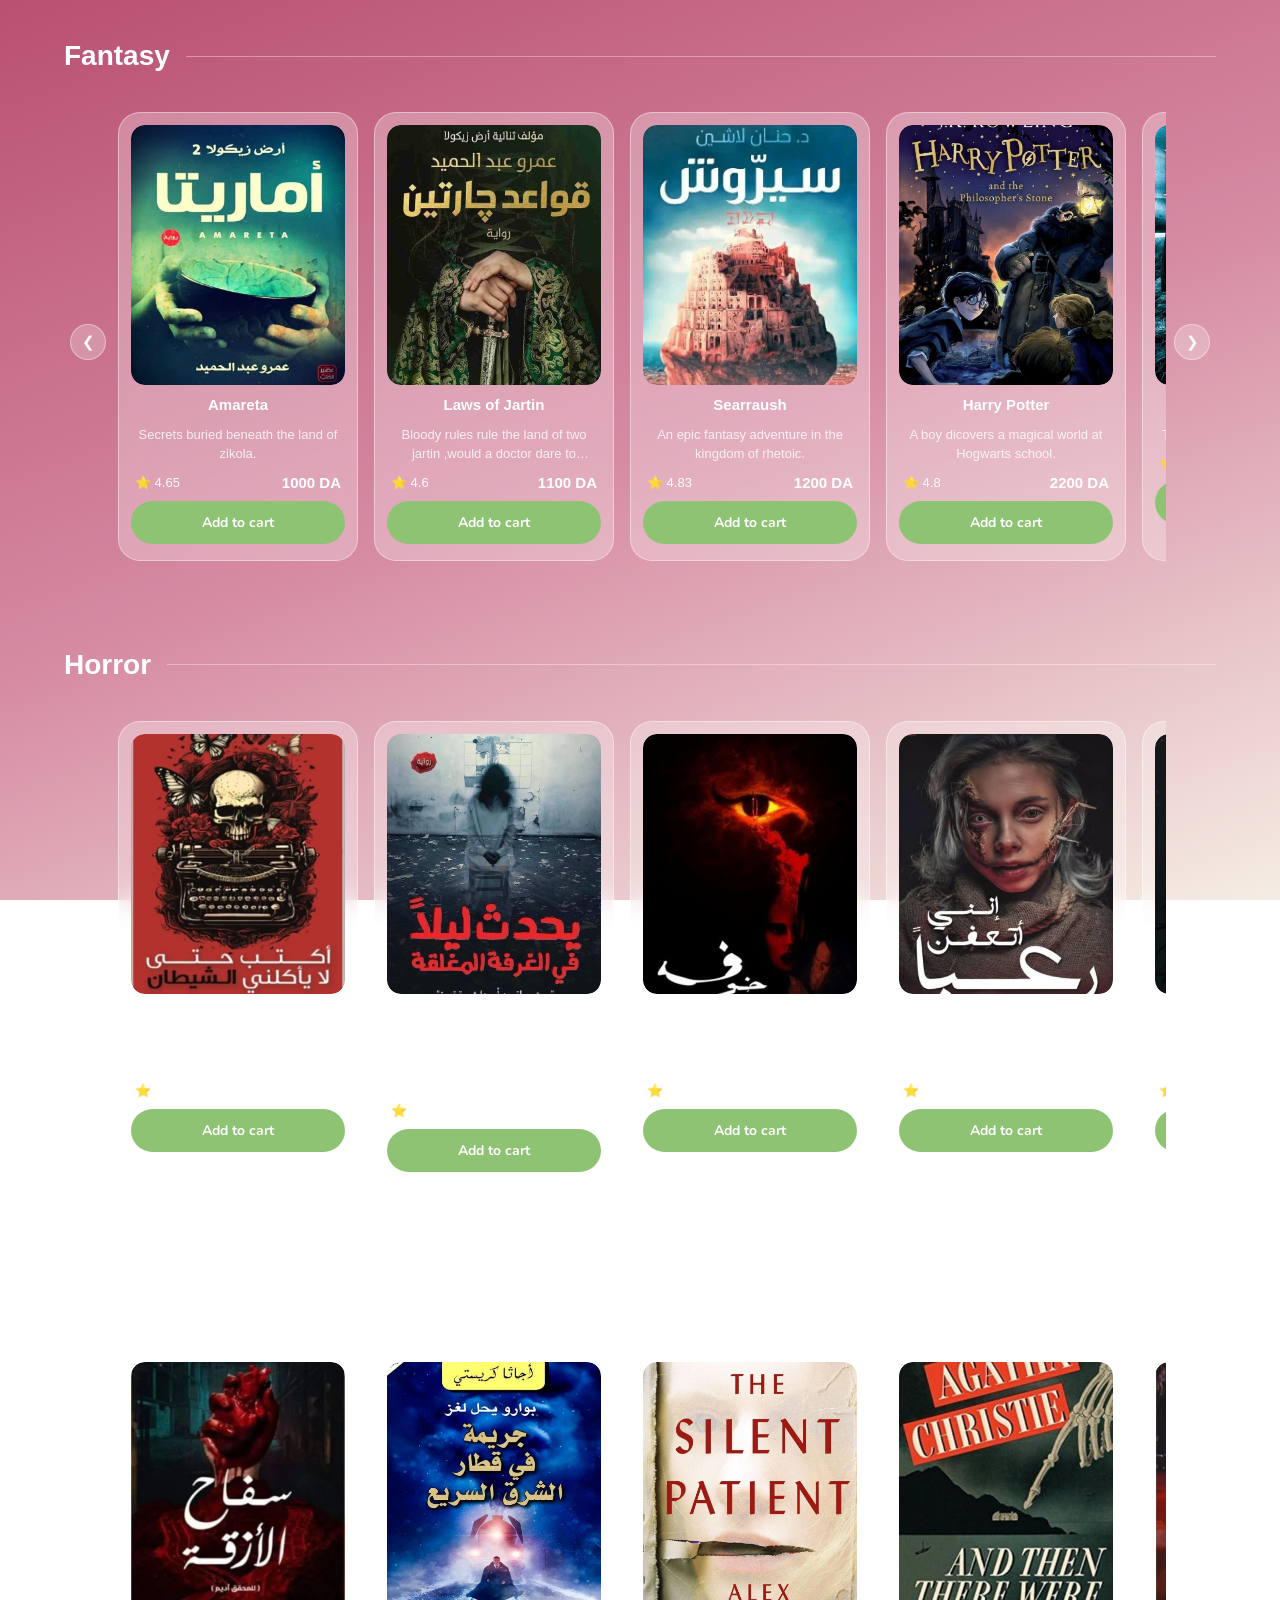
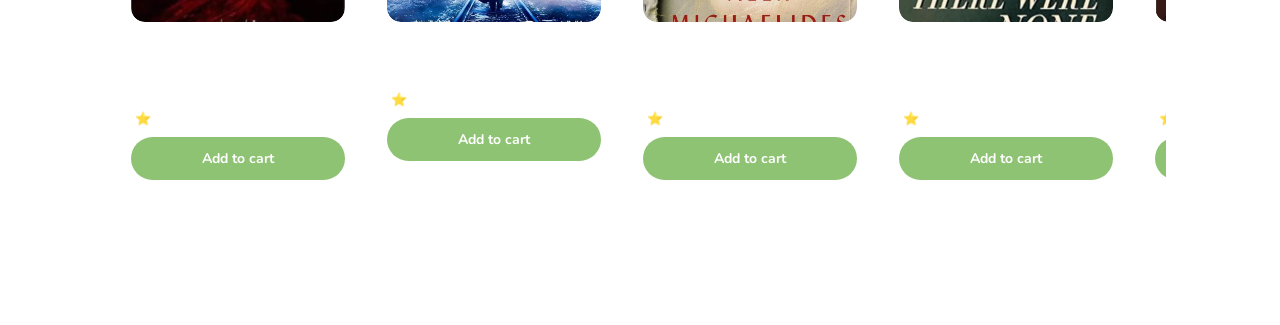
==== commit 392d6ae6: "fix the css style, new comments in the main html, new logo image and replace the action in catigorie" ====
--- a/books.html
+++ b/books.html
@@ -1,667 +1,3 @@
-<!DOCTYPE html>
-<html lang="en">
-
-<head>
-    <meta charset="UTF-8">
-    <meta name="viewport" content="width=device-width, initial-scale=1.0">
-    <title>Ecommerce website</title>
-    <link rel="stylesheet" href="style.css">
-</head>
-
-<body>
-
-    <div class="container">
-
-        <section class="category-section">
-
-            <div class="category-header">
-                <h2 class="category-title">Fantasy</h2>
-                <hr class="category-line">
-            </div>
-
-            <div class="slider-wrapper">
-
-                <div class="items-display" id="FantasySlider">
-
-                    <div class="product-card">
-                        <div class="item-image">
-                            <img src="images/book1.jpg" alt="Amareta" width="200">
-                        </div>
-
-                        <div class="item-details">
-                            <h3 class="item-title">Amareta</h3>
-                            <p class="item-description">Secrets buried beneath the land of zikola.</p>
-                            <p class="full-description">Welcome to Zikola. Whenever I looked at those moments, I saw
-                                Zikola as if it were below the shadows, the strong Zikola that always followed its
-                                power. They burned when they first tried, real faces, shocked, withered faces, fearing
-                                what was coming. The land of dance and celebrations was no longer just that; inside
-                                them, since the leak of the news, they cursed Asil, knowing that it was the reason for
-                                what was happening to them, but they avoided it, as if they were clever enough to seize
-                                it all without harming one of them one day.</p>
-
-                            <div class="price-rating">
-                                <span class="rating">⭐️ 4.65</span>
-                                <span class="price">1000 DA</span>
-                            </div>
-
-                            <form action="cart.php" method="POST">
-                                <input type="hidden" name="book_id" value="1">
-                                <button type="submit" class="add-to-cart-btn">
-                                    Add to cart
-                                </button>
-                            </form>
-                        </div>
-                    </div>
-
-
-                    <div class="product-card">
-                        <div class="item-image">
-                            <img src="images/book2.jpg" alt="Laws of Jartin " width="200">
-                        </div>
-
-                        <div class="item-details">
-                            <h3 class="item-title">Laws of Jartin</h3>
-                            <p class="item-description"> Bloody rules rule the land of two jartin ,would a doctor dare
-                                to challenge this system.</p>
-                            <p class="full-description">What if you found yourself in a land where your maximum lifespan
-                                was only fifty years? That is not the only rule; there is far more to it than that..</p>
-
-                            <div class="price-rating">
-                                <span class="rating">⭐️ 4.6</span>
-                                <span class="price">1100 DA</span>
-                            </div>
-
-                            <form action="cart.php" method="POST">
-                                <input type="hidden" name="book_id" value="2">
-                                <button type="submit" class="add-to-cart-btn">
-                                    Add to cart
-                                </button>
-                            </form>
-                        </div>
-                    </div>
-
-
-                    <div class="product-card">
-                        <div class="item-image">
-                            <img src="images/book3.jpg" alt="Searraush" width="200">
-                        </div>
-
-                        <div class="item-details">
-                            <h3 class="item-title">Searraush</h3>
-                            <p class="item-description">An epic fantasy adventure in the kingdom of rhetoic.</p>
-                            <p class="full-description">He was feeling a piercing pain gnawing at his bones and head. He
-                                began striking his forehead with his fist like a madman; his eyes darted around as if
-                                they had broken free from their restraints. A sense of fear overcame him, and he started
-                                trembling like a leaf in the wind. Suddenly, his arms convulsed, and he pushed his
-                                parents away, causing them both to fall to the ground. Then, he stood in the middle of
-                                his room as a shimmering, multi-colored light erupted, surrounding his body. He remained
-                                radiant and glowing without knowing why, only to realize later the truth—that he was
-                                different!
-                                Sometimes, I am astonished by what I see and what I go through; doubt creeps into my
-                                soul from a thousand doors. But then I remember that it is the Kingdom of Wondrous
-                                Eloquence, and quickly, my amazement fades.</p>
-
-                            <div class="price-rating">
-                                <span class="rating">⭐️ 4.83</span>
-                                <span class="price">1200 DA</span>
-                            </div>
-
-                            <form action="cart.php" method="POST">
-                                <input type="hidden" name="book_id" value="3">
-                                <button type="submit" class="add-to-cart-btn">
-                                    Add to cart
-                                </button>
-                            </form>
-                        </div>
-                    </div>
-
-
-                    <div class="product-card">
-                        <div class="item-image">
-                            <img src="images/book4.jpg" alt="Harry Potter" width="200">
-                        </div>
-
-                        <div class="item-details">
-                            <h3 class="item-title">Harry Potter</h3>
-                            <p class="item-description">A boy dicovers a magical world at Hogwarts school.</p>
-                            <p class="full-description">What if you discovered that the world you lived in was merely a
-                                thin veil covering a reality filled with wonder and danger? Harry Potter, an orphaned
-                                boy living a miserable life with his cruel relatives, receives a mysterious letter on
-                                his eleventh birthday that changes his fate forever.
-                                He is whisked away to Hogwarts School of Witchcraft and Wizardry, a place of moving
-                                staircases, talking portraits, and ancient secrets. But beneath the magic lies a dark
-                                shadow: the return of a dark sorcerer so feared that his name is never spoken. Alongside
-                                his loyal friends, Harry must face deadly trials and uncover the truth of his past. Will
-                                the boy who lived be able to stand against the ultimate darkness, or is some destiny too
-                                heavy to carry?</p>
-
-                            <div class="price-rating">
-                                <span class="rating">⭐️ 4.8</span>
-                                <span class="price">2200 DA</span>
-                            </div>
-
-                            <form action="cart.php" method="POST">
-                                <input type="hidden" name="book_id" value="4">
-                                <button type="submit" class="add-to-cart-btn">
-                                    Add to cart
-                                </button>
-                            </form>
-                        </div>
-                    </div>
-
-
-                    <div class="product-card">
-                        <div class="item-image">
-                            <img src="images/book5.jpg" alt="The Name of The Wind" width="200">
-                        </div>
-
-                        <div class="item-details">
-                            <h3 class="item-title">The Name of The Wind</h3>
-                            <p class="item-description">The journey of a legendary wizard.</p>
-                            <p class="full-description">My name is Kvothe, pronounced nearly the same as 'Quothe.' Names
-                                are important as they tell you a great deal about a person."
-                                So begins the tale of a legend. Behind the quiet exterior of a humble innkeeper lies the
-                                truth of a man who was a hero, a villain, and a fugitive. This is the story of a gifted
-                                young boy who grew up in a traveling troupe, only to see his world shattered by a
-                                mysterious and ancient evil.
-                                Follow Kvothe's journey from a homeless orphan on the streets of a city to a brilliant
-                                student at the University of Magic. Driven by the need to find the truth behind his
-                                family's murder, he must master the arcane arts and learn the secret of the wind itself.
-                                But in a world where legends are often darker than the stories tell, can one man truly
-                                control his own destiny?</p>
-
-                            <div class="price-rating">
-                                <span class="rating">⭐️ 4.5</span>
-                                <span class="price">2800 DA</span>
-                            </div>
-
-                            <form action="cart.php" method="POST">
-                                <input type="hidden" name="book_id" value="5">
-                                <button type="submit" class="add-to-cart-btn">
-                                    Add to cart
-                                </button>
-                            </form>
-                        </div>
-                    </div>
-
-
-                    <div class="product-card">
-                        <div class="item-image">
-                            <img src="images/book6.jpg" alt="Dead Until Dark" width="200">
-                        </div>
-
-                        <div class="item-details">
-                            <h3 class="item-title">Dead Until Dark</h3>
-                            <p class="item-description">Everyone here is smilling.. but no one is blinking</p>
-                            <p class="full-description">Sookie Stackhouse works as a waitress in a modest bar within the
-                                small town of Bon Temps. She is a quiet girl, keeps to herself, and tends toward
-                                isolation, minding only her own business. This nature is a result of her possessing a
-                                special ability: reading the thoughts of others. However, this was not a blessing as
-                                much as it was a hindrance to forming social relationships in her life—until a person
-                                named Bill Compton appeared. He was tall, handsome, and most importantly, Sookie could
-                                not hear a single word he thought!</p>
-
-                            <div class="price-rating">
-                                <span class="rating">⭐️ 4.6</span>
-                                <span class="price">2200 DA</span>
-                            </div>
-
-                            <form action="cart.php" method="POST">
-                                <input type="hidden" name="book_id" value="6">
-                                <button type="submit" class="add-to-cart-btn">
-                                    Add to cart
-                                </button>
-                            </form>
-                        </div>
-                    </div>
-                </div>
-
-                <div class="slider-left-arrow" onclick="slideLeft('fantasySlider')">
-                    <button class="arrow-btn">❮</button>
-                </div>
-
-                <div class="slider-right-arrow" onclick="slideRight('fantasySlider')">
-                    <button class="arrow-btn">❯</button>
-                </div>
-
-            </div>
-        </section>
-
-        <section class="category-section">
-
-            <div class="category-header">
-                <h2 class="category-title">Horror</h2>
-                <hr class="category-line">
-            </div>
-
-            <div class="slider-wrapper">
-
-                <div class="items-display" id="HorrorSlider">
-
-                    <div class="product-card">
-                        <div class="item-image">
-                            <img src="images/book7.jpg" alt="Write Lest The Devil Devour Me" width="200">
-                        </div>
-
-                        <div class="item-details">
-                            <h3 class="item-title">Write Lest The Devil Devour Me</h3>
-                            <p class="item-description">word or death</p>
-                            <p class="full-description">The novel tells the story of Mariana, a highly successful horror
-                                writer living a life of fame and acclaim. That is, until the day she is kidnapped by a
-                                mysterious figure known only as 'The Devil.'
-                                Rumors whisper that this man has murdered many horror authors without leaving a single
-                                trace or body, leading people to believe that 'The Devil' devours the writers whose
-                                stories fail to impress him. Mariana's journey into his literal hell begins when she
-                                wakes up to find herself forced to write endless horror stories for him or face a
-                                gruesome death. Will Mariana survive, and will her writing be the key to saving her from
-                                this living nightmare?</p>
-
-                            <div class="price-rating">
-                                <span class="rating">⭐️ 4.72</span>
-                                <span class="price">2200 DA</span>
-                            </div>
-
-                            <form action="cart.php" method="POST">
-                                <input type="hidden" name="book_id" value="7">
-                                <button type="submit" class="add-to-cart-btn">
-                                    Add to cart
-                                </button>
-                            </form>
-                        </div>
-                    </div>
-
-
-                    <div class="product-card">
-                        <div class="item-image">
-                            <img src="images/book8.jpg" alt="It Happens at Night in the Locked Room" width="200">
-                        </div>
-
-                        <div class="item-details">
-                            <h3 class="item-title">It Happens at Night in the Locked Room</h3>
-                            <p class="item-description">Behind the locked door,secrets dwell in the dark.. dare you open
-                                it</p>
-                            <p class="full-description">"Mariam" travels to study in a strange city in Upper Egypt.
-                                There, she and her friends rent an apartment, where the landlady strictly warns them
-                                never to open Room "4," no matter what happens. Four girls live in a vast, gloomy, and
-                                peculiar four-room apartment, forcing two of them to share a single room, and with...
-                            </p>
-
-                            <div class="price-rating">
-                                <span class="rating">⭐️ 4.35</span>
-                                <span class="price">1600 DA</span>
-                            </div>
-
-                            <form action="cart.php" method="POST">
-                                <input type="hidden" name="book_id" value="8">
-                                <button type="submit" class="add-to-cart-btn">
-                                    Add to cart
-                                </button>
-                            </form>
-                        </div>
-                    </div>
-
-
-                    <div class="product-card">
-                        <div class="item-image">
-                            <img src="images/book9.jpg" alt="Fear" width="200">
-                        </div>
-
-                        <div class="item-details">
-                            <h3 class="item-title">Fear</h3>
-                            <p class="item-description">Between what is seen and what is hidden, one word rules them
-                                all:Fear.</p>
-                            <p class="full-description">The events of the novel 'Fear' revolve around the protagonist,
-                                who rebels against the customs and ideas of his Arab society. He escapes through his
-                                love and passion for reading and books, only to find himself entangled in a world full
-                                of war, intrigue, and revenge but in a world different from ours. A strange world... its
-                                people and tribes are not human, but a collection of demons and companions. A world with
-                                only an entrance, and no exit...!!</p>
-
-                            <div class="price-rating">
-                                <span class="rating">⭐️ 4.8</span>
-                                <span class="price">2500 DA</span>
-                            </div>
-
-                            <form action="cart.php" method="POST">
-                                <input type="hidden" name="book_id" value="9">
-                                <button type="submit" class="add-to-cart-btn">
-                                    Add to cart
-                                </button>
-                            </form>
-                        </div>
-                    </div>
-
-
-                    <div class="product-card">
-                        <div class="item-image">
-                            <img src="images/book10.jpg" alt="I Am Rotting with Fear" width="200">
-                        </div>
-
-                        <div class="item-details">
-                            <h3 class="item-title">I Am Rotting with Fear</h3>
-                            <p class="item-description">In the darkness of silence, I am slowly rotting with fear</p>
-                            <p class="full-description">Some fears don't kill you instantly; they leave you to decay
-                                slowly while you're still alive. It's a silence that gnaws at the walls and memories
-                                that crawl out to consume your soul, until you realize you aren't just afraid... you are
-                                rotting with fear.</p>
-
-                            <div class="price-rating">
-                                <span class="rating">⭐️ 4.6</span>
-                                <span class="price">1800 DA</span>
-                            </div>
-
-                            <form action="cart.php" method="POST">
-                                <input type="hidden" name="book_id" value="10">
-                                <button type="submit" class="add-to-cart-btn">
-                                    Add to cart
-                                </button>
-                            </form>
-                        </div>
-                    </div>
-
-
-                    <div class="product-card">
-                        <div class="item-image">
-                            <img src="images/book11.jpg" alt="The Abyss" width="200">
-                        </div>
-
-                        <div class="item-details">
-                            <h3 class="item-title">The Abyss</h3>
-                            <p class="item-description">The Abyss.. where darkness is the only escape.</p>
-                            <p class="full-description">In a merciless conflict, wars ignite between kings of jinns and
-                                sorcerers, opening doors that should have stayed forever shut. 'The Abyss' is not merely
-                                darkness; it is a prison of cursed secrets lying in wait for anyone who dares to
-                                approach. There, where great powers collide, only those who master playing with demons
-                                will survive... Are you ready to enter a world with no return?</p>
-
-                            <div class="price-rating">
-                                <span class="rating">⭐️ 4.64</span>
-                                <span class="price">2000 DA</span>
-                            </div>
-
-                            <form action="cart.php" method="POST">
-                                <input type="hidden" name="book_id" value="11">
-                                <button type="submit" class="add-to-cart-btn">
-                                    Add to cart
-                                </button>
-                            </form>
-                        </div>
-                    </div>
-
-
-                    <div class="product-card">
-                        <div class="item-image">
-                            <img src="images/book12.jpg" alt="The Far Lady's House" width="200">
-                        </div>
-
-                        <div class="item-details">
-                            <h3 class="item-title">The Far Lady's House </h3>
-                            <p class="item-description">In this house.. the walls don't just listen, they start closing
-                                in.</p>
-                            <p class="full-description">The novel dives deep into human fear through a tale that begins
-                                in a seemingly ordinary place, but quickly transforms into a prison of nightmares. Here,
-                                reality blurs with hallucinations, and escaping the 'house' becomes impossible—not
-                                because of locked doors, but because of the memories and secrets waiting in the dark
-                                corners that refuse to die</p>
-
-                            <div class="price-rating">
-                                <span class="rating">⭐️ 4.5</span>
-                                <span class="price">1700 DA</span>
-                            </div>
-
-                            <form action="cart.php" method="POST">
-                                <input type="hidden" name="book_id" value="12">
-                                <button type="submit" class="add-to-cart-btn">
-                                    Add to cart
-                                </button>
-                            </form>
-                        </div>
-                    </div>
-                </div>
-
-                <div class="slider-left-arrow" onclick="slideLeft('fantasySlider')">
-                    <button class="arrow-btn">❮</button>
-                </div>
-
-                <div class="slider-right-arrow" onclick="slideRight('fantasySlider')">
-                    <button class="arrow-btn">❯</button>
-                </div>
-
-            </div>
-        </section>
-
-        <section class="category-section">
-
-            <div class="category-header">
-                <h2 class="category-title">Crime Fiction</h2>
-                <hr class="category-line">
-            </div>
-
-            <div class="slider-wrapper">
-
-                <div class="items-display" id="CrimeSlider">
-
-                    <div class="product-card">
-                        <div class="item-image">
-                            <img src="images/book13.jpg" alt="The Streets Murderer" width="200">
-                        </div>
-
-                        <div class="item-details">
-                            <h3 class="item-title">The Streets Murderer</h3>
-                            <p class="item-description">In darkness he hides... in alleys he strikes... beware, for you
-                                might be his next prize.</p>
-                            <p class="full-description">The novel plunges into a dark world inhabited by a psychopath
-                                who sees murder as art and narrow alleys as a stage for his gruesome operations. Crime
-                                threads intertwine with distorted memories from the past, placing the reader in a direct
-                                confrontation with a merciless human monster. It is a terrifying journey searching for
-                                the hidden motives behind every drop of blood spilled in the forgotten passages of the
-                                city.</p>
-
-                            <div class="price-rating">
-                                <span class="rating">⭐️ 4.1</span>
-                                <span class="price">2200 DA</span>
-                            </div>
-
-                            <form action="cart.php" method="POST">
-                                <input type="hidden" name="book_id" value="13">
-                                <button type="submit" class="add-to-cart-btn">
-                                    Add to cart
-                                </button>
-                            </form>
-                        </div>
-                    </div>
-
-
-                    <div class="product-card">
-                        <div class="item-image">
-                            <img src="images/book14.jpg" alt="Murder on the Orient Express" width="200">
-                        </div>
-
-                        <div class="item-details">
-                            <h3 class="item-title">Murder on the Orient Express</h3>
-                            <p class="item-description">Every is a suspect.. even the truth</p>
-                            <p class="full-description">Murder on the Orient Express" is a detective novel by Agatha
-                                Christie. First published in 1934 in English, it is considered one of her most famous
-                                works. Its hero is the renowned Belgian detective, Hercule Poirot.</p>
-
-                            <div class="price-rating">
-                                <span class="rating">⭐️ 4.7</span>
-                                <span class="price">1200 DA</span>
-                            </div>
-
-                            <form action="cart.php" method="POST">
-                                <input type="hidden" name="book_id" value="14">
-                                <button type="submit" class="add-to-cart-btn">
-                                    Add to cart
-                                </button>
-                            </form>
-                        </div>
-                    </div>
-
-
-                    <div class="product-card">
-                        <div class="item-image">
-                            <img src="images/book15.jpg" alt="The Silent Patient" width="200">
-                        </div>
-
-                        <div class="item-details">
-                            <h3 class="item-title">The Silent Patient</h3>
-                            <p class="item-description">the door i locked forever.. just opened from the inside.</p>
-                            <p class="full-description">A wonderful novel that made my blood boil I couldn't stop
-                                reading it no matter what. I said to myself: I will surrender to it. After eleven
-                                hours it is now 5:47 AM I have finished it and I am truly dazzled. <br>
-                                — A. J. Finn: "A novel you cannot stop reading, spine-chilling, powerful, with a
-                                gripping progression of events".</p>
-
-                            <div class="price-rating">
-                                <span class="rating">⭐️ 4.52</span>
-                                <span class="price">1900 DA</span>
-                            </div>
-
-                            <form action="cart.php" method="POST">
-                                <input type="hidden" name="book_id" value="15">
-                                <button type="submit" class="add-to-cart-btn">
-                                    Add to cart
-                                </button>
-                            </form>
-                        </div>
-                    </div>
-
-
-                    <div class="product-card">
-                        <div class="item-image">
-                            <img src="images/book16.jpg" alt="And Then There Were None" width="200">
-                        </div>
-
-                        <div class="item-details">
-                            <h3 class="item-title">And Then There Were None</h3>
-                            <p class="item-description">They played,they laughed,,then in silence.. they passed.</p>
-                            <p class="full-description">The story begins with ten strangers lured by an old melody to a
-                                secluded island, only to find themselves protagonists in an ill-fated nursery rhyme.
-                                With every verse, a guest vanishes, and from every corner echoes a cold laugh,
-                                whispering that the countdown to death has begun—and the melody will not rest until the
-                                last one draws their final breath... and then there were none.</p>
-
-                            <div class="price-rating">
-                                <span class="rating">⭐️ 4.28</span>
-                                <span class="price">1200 DA</span>
-                            </div>
-
-                            <form action="cart.php" method="POST">
-                                <input type="hidden" name="book_id" value="16">
-                                <button type="submit" class="add-to-cart-btn">
-                                    Add to cart
-                                </button>
-                            </form>
-                        </div>
-                    </div>
-
-
-                    <div class="product-card">
-                        <div class="item-image">
-                            <img src="images/book17.jpg" alt="Blood on the Red Carpet" width="200">
-                        </div>
-
-                        <div class="item-details">
-                            <h3 class="item-title">Blood on the Red Carpet</h3>
-                            <p class="item-description">A white dress... red stains... and the killer laughs... in the
-                                shadows.</p>
-                            <p class="full-description">A legendary wedding night that everyone dreamed of turns into a
-                                chilling nightmare as the red carpet is stained with blood instead of roses. Amidst the
-                                shock of the guests and the flash of cameras, fake masks fall to reveal greed and
-                                grudges buried for years. You find yourself facing a complex puzzle where everyone
-                                whispers: Is the killer the one crying in agony, or the one smiling in silence?</p>
-
-                            <div class="price-rating">
-                                <span class="rating">⭐️ 4.1</span>
-                                <span class="price">2000 DA</span>
-                            </div>
-
-                            <form action="cart.php" method="POST">
-                                <input type="hidden" name="book_id" value="17">
-                                <button type="submit" class="add-to-cart-btn">
-                                    Add to cart
-                                </button>
-                            </form>
-                        </div>
-                    </div>
-
-
-                    <div class="product-card">
-                        <div class="item-image">
-                            <img src="images/book18.jpg" alt="A Study In Scarlet" width="200">
-                        </div>
-
-                        <div class="item-details">
-                            <h3 class="item-title">A Study In Scarlet</h3>
-                            <p class="item-description">A body with no wounds, and a word written in blood.. Holmes's
-                                first challenge.</p>
-                            <p class="full-description">The story begins with a mysterious body found in a deserted
-                                London house no visible wounds, yet the walls are stained with a single word written in
-                                blood. In that moment, the most brilliant mind in the history of investigation, Sherlock
-                                Holmes, begins his 'Study in Scarlet.' A journey that takes us from the foggy streets of
-                                London to distant memories of revenge across continents, where no small detail can
-                                escape Holmes's magnifying glass.</p>
-
-                            <div class="price-rating">
-                                <span class="rating">⭐️ 4.15</span>
-                                <span class="price">1000 DA</span>
-                            </div>
-
-                            <form action="cart.php" method="POST">
-                                <input type="hidden" name="book_id" value="18">
-                                <button type="submit" class="add-to-cart-btn">
-                                    Add to cart
-                                </button>
-                            </form>
-                        </div>
-                    </div>
-                </div>
-
-                <div class="slider-left-arrow" onclick="slideLeft('fantasySlider')">
-                    <button class="arrow-btn">❮</button>
-                </div>
-
-                <div class="slider-right-arrow" onclick="slideRight('fantasySlider')">
-                    <button class="arrow-btn">❯</button>
-                </div>
-
-            </div>
-        </section>
-
-    </div>
-
-    <div class="item-popup" id="popup">
-        <div class="popup-content">
-            <span class="close-btn">✖️</span>
-            <img class="popup-image" src="" alt="">
-            <h2 class="popup-title"></h2>
-            <p class="popup-subdescription"></p>
-
-            <div class="price-rating">
-                <span class="popup-rating"></span>
-                <span class="popup-price"></span>
-            </div>
-
-            <h3>Description</h3>
-            <p class="popup-description"></p>
-
-            <div class="quantity">
-                <button class="minus">-</button>
-                <span class="count">1</span>
-                <button class="plus">+</button>
-            </div>
-
-            <button class="card-btn">🛒</button>
-            <button class="add-btn"> Add to cart</button>
-        </div>
-    </div>
-
-
-    <script src="script.js"></script>
-</body>
-
-</html> 
 <!doctype html>
 <html lang="en">
   <head>
@@ -708,7 +44,7 @@
                   <span class="price">1000 DA</span>
                 </div>
 
-                <form action="cart.php" method="POST">
+                <form action="save_order.php" method="POST">
                   <input type="hidden" name="book_id" value="1" />
                   <button type="submit" class="add-to-cart-btn">
                     Add to cart
@@ -739,7 +75,7 @@
                   <span class="price">1100 DA</span>
                 </div>
 
-                <form action="cart.php" method="POST">
+                <form action="save_order.php" method="POST">
                   <input type="hidden" name="book_id" value="2" />
                   <button type="submit" class="add-to-cart-btn">
                     Add to cart
@@ -780,7 +116,7 @@
                   <span class="price">1200 DA</span>
                 </div>
 
-                <form action="cart.php" method="POST">
+                <form action="save_order.php" method="POST">
                   <input type="hidden" name="book_id" value="3" />
                   <button type="submit" class="add-to-cart-btn">
                     Add to cart
@@ -820,7 +156,7 @@
                   <span class="price">2200 DA</span>
                 </div>
 
-                <form action="cart.php" method="POST">
+                <form action="save_order.php" method="POST">
                   <input type="hidden" name="book_id" value="4" />
                   <button type="submit" class="add-to-cart-btn">
                     Add to cart
@@ -865,7 +201,7 @@
                   <span class="price">2800 DA</span>
                 </div>
 
-                <form action="cart.php" method="POST">
+                <form action="save_order.php" method="POST">
                   <input type="hidden" name="book_id" value="5" />
                   <button type="submit" class="add-to-cart-btn">
                     Add to cart
@@ -901,7 +237,7 @@
                   <span class="price">2200 DA</span>
                 </div>
 
-                <form action="cart.php" method="POST">
+                <form action="save_order.php" method="POST">
                   <input type="hidden" name="book_id" value="6" />
                   <button type="submit" class="add-to-cart-btn">
                     Add to cart
@@ -960,7 +296,7 @@
                   <span class="price">2200 DA</span>
                 </div>
 
-                <form action="cart.php" method="POST">
+                <form action="save_order.php" method="POST">
                   <input type="hidden" name="book_id" value="7" />
                   <button type="submit" class="add-to-cart-btn">
                     Add to cart
@@ -1000,7 +336,7 @@
                   <span class="price">1600 DA</span>
                 </div>
 
-                <form action="cart.php" method="POST">
+                <form action="save_order.php" method="POST">
                   <input type="hidden" name="book_id" value="8" />
                   <button type="submit" class="add-to-cart-btn">
                     Add to cart
@@ -1036,7 +372,7 @@
                   <span class="price">2500 DA</span>
                 </div>
 
-                <form action="cart.php" method="POST">
+                <form action="save_order.php" method="POST">
                   <input type="hidden" name="book_id" value="9" />
                   <button type="submit" class="add-to-cart-btn">
                     Add to cart
@@ -1072,7 +408,7 @@
                   <span class="price">1800 DA</span>
                 </div>
 
-                <form action="cart.php" method="POST">
+                <form action="save_order.php" method="POST">
                   <input type="hidden" name="book_id" value="10" />
                   <button type="submit" class="add-to-cart-btn">
                     Add to cart
@@ -1106,7 +442,7 @@
                   <span class="price">2000 DA</span>
                 </div>
 
-                <form action="cart.php" method="POST">
+                <form action="save_order.php" method="POST">
                   <input type="hidden" name="book_id" value="11" />
                   <button type="submit" class="add-to-cart-btn">
                     Add to cart
@@ -1145,7 +481,7 @@
                   <span class="price">1700 DA</span>
                 </div>
 
-                <form action="cart.php" method="POST">
+                <form action="save_order.php" method="POST">
                   <input type="hidden" name="book_id" value="12" />
                   <button type="submit" class="add-to-cart-btn">
                     Add to cart
@@ -1204,7 +540,7 @@
                   <span class="price">2200 DA</span>
                 </div>
 
-                <form action="cart.php" method="POST">
+                <form action="save_order.php" method="POST">
                   <input type="hidden" name="book_id" value="13" />
                   <button type="submit" class="add-to-cart-btn">
                     Add to cart
@@ -1239,7 +575,7 @@
                   <span class="price">1200 DA</span>
                 </div>
 
-                <form action="cart.php" method="POST">
+                <form action="save_order.php" method="POST">
                   <input type="hidden" name="book_id" value="14" />
                   <button type="submit" class="add-to-cart-btn">
                     Add to cart
@@ -1277,7 +613,7 @@
                   <span class="price">1900 DA</span>
                 </div>
 
-                <form action="cart.php" method="POST">
+                <form action="save_order.php" method="POST">
                   <input type="hidden" name="book_id" value="15" />
                   <button type="submit" class="add-to-cart-btn">
                     Add to cart
@@ -1315,7 +651,7 @@
                   <span class="price">1200 DA</span>
                 </div>
 
-                <form action="cart.php" method="POST">
+                <form action="save_order.php" method="POST">
                   <input type="hidden" name="book_id" value="16" />
                   <button type="submit" class="add-to-cart-btn">
                     Add to cart
@@ -1354,7 +690,7 @@
                   <span class="price">2000 DA</span>
                 </div>
 
-                <form action="cart.php" method="POST">
+                <form action="save_order.php" method="POST">
                   <input type="hidden" name="book_id" value="17" />
                   <button type="submit" class="add-to-cart-btn">
                     Add to cart
@@ -1394,7 +730,7 @@
                   <span class="price">1000 DA</span>
                 </div>
 
-                <form action="cart.php" method="POST">
+                <form action="save_order.php" method="POST">
                   <input type="hidden" name="book_id" value="18" />
                   <button type="submit" class="add-to-cart-btn">
                     Add to cart
--- a/style.css
+++ b/style.css
@@ -1,60 +1,373 @@
-/* ============================================================
-   RESET & BASE
-   ============================================================ */
-
+/*
+   google font import
+    */
+@import url('https://fonts.googleapis.com/css2?family=Nunito:wght@400;600;700;800&display=swap');
+
+/*
+   global reset
+    */
 * {
   margin: 0;
   padding: 0;
   box-sizing: border-box;
 }
 
+/*
+   body — base styles
+    */
 body {
   min-height: 100vh;
   font-family: 'Segoe UI', sans-serif;
   background: linear-gradient(160deg, #B95071 0%, #d68ba3 50%, #F5EDE3 100%);
   background-attachment: fixed;
   color: white;
-}
-
-/* ============================================================
-   HEADER / NAVBAR
-   ============================================================ */
-
+  overflow-y: auto;
+}
+
+/*
+   hero section wrapper (legacy, kept for compatibility)
+    */
+.hrosec {
+  width: 100%;
+  display: block;
+}
+
+
+/*
+   index.html — login page centering
+   body:has(> .logipage) targets index.html only.
+   switches body to a full-screen flex so the active card
+   is always perfectly centred.
+    */
+body:has(> .logipage) {
+  display: flex;
+  justify-content: center;
+  align-items: center;
+  min-height: 100vh;
+}
+
+/* decorative .bg div fills viewport behind the card */
+.bg {
+  position: fixed;
+  inset: 0;
+  z-index: 0;
+  background: inherit;
+  pointer-events: none;
+}
+
+/* every .logipage sits above .bg */
+.logipage {
+  display: none;
+  position: absolute;
+  top: 50%;
+  left: 50%;
+  transform: translate(-50%, -50%);
+  z-index: 1;
+  width: 420px;
+  background: rgba(255, 255, 255, 0.18);
+  backdrop-filter: blur(18px);
+  -webkit-backdrop-filter: blur(18px);
+  border: 1px solid rgba(255, 255, 255, 0.35);
+  border-radius: 24px;
+  padding: 40px 44px 36px;
+  box-shadow: 0 8px 40px rgba(180, 80, 100, 0.15);
+}
+
+/* active card is shown and on top */
+.logipage.active {
+  display: block;
+  z-index: 2;
+}
+
+/* when used inside .auth-overlay (main.html popup),
+   override positioning so it fits inside the overlay */
+.auth-overlay .logipage {
+  position: relative;
+  top: auto;
+  left: auto;
+  transform: none;
+  display: block;
+}
+
+
+/*
+   auth modal — page header
+    */
+.page-header {
+  display: flex;
+  align-items: center;
+  margin-bottom: 32px;
+  position: relative;
+}
+
+.back-arrow {
+  color: #fff;
+  font-size: 22px;
+  cursor: pointer;
+  line-height: 1;
+  margin-right: 12px;
+  opacity: 0.9;
+  transition: opacity 0.2s;
+}
+
+.back-arrow:hover { opacity: 1; }
+
+.page-header h2 {
+  flex: 1;
+  text-align: center;
+  font-size: 26px;
+  font-weight: 800;
+  color: #fff;
+  letter-spacing: 0.3px;
+  margin-right: 34px;
+}
+
+
+/*
+   auth modal — form layout
+    */
+form {
+  display: flex;
+  flex-direction: column;
+  gap: 0;
+}
+
+form > label {
+  font-size: 15px;
+  font-weight: 700;
+  color: #fff;
+  margin-bottom: 8px;
+  margin-top: 14px;
+}
+
+form > label:first-of-type { margin-top: 0; }
+
+
+/*
+   auth modal — input wrapper
+    */
+.input-wrapper {
+  position: relative;
+  margin-bottom: 4px;
+}
+
+.input-wrapper input {
+  width: 100%;
+  padding: 14px 48px 14px 18px;
+  background: rgba(255, 255, 255, 0.28);
+  border: 1.5px solid rgba(255, 255, 255, 0.45);
+  border-radius: 14px;
+  font-size: 14px;
+  font-family: 'Nunito', sans-serif;
+  color: #5a3a40;
+  outline: none;
+  transition: border-color 0.2s, background 0.2s;
+}
+
+.input-wrapper input::placeholder { color: rgba(150, 100, 110, 0.7); }
+
+.input-wrapper input:focus {
+  border-color: rgba(255, 255, 255, 0.75);
+  background: rgba(255, 255, 255, 0.38);
+}
+
+.input-wrapper i {
+  position: absolute;
+  right: 16px;
+  top: 50%;
+  transform: translateY(-50%);
+  font-size: 18px;
+  color: #fff;
+  pointer-events: none;
+}
+
+
+/*
+   auth modal — remember me / forgot password row
+    */
+.remember-row {
+  display: flex;
+  align-items: center;
+  justify-content: space-between;
+  margin: 10px 0 18px;
+  font-size: 13.5px;
+}
+
+.remember-row label {
+  display: flex;
+  align-items: center;
+  gap: 7px;
+  color: rgba(255, 255, 255, 0.85);
+  cursor: pointer;
+  font-weight: 600;
+}
+
+.remember-row input[type="checkbox"] {
+  width: 16px;
+  height: 16px;
+  accent-color: #ffffff;
+  cursor: pointer;
+}
+
+.remember-row a,
+form .remember-row a {
+  color: #fff;
+  font-weight: 700;
+  text-decoration: none;
+  font-size: 13.5px;
+}
+
+.remember-row a:hover { text-decoration: underline; }
+
+
+/*
+   auth modal — submit button
+    */
+input[type="submit"] {
+  width: 100%;
+  margin-top: 2px;
+  padding: 15px;
+  background: #6abf69;
+  color: #fff;
+  font-family: 'Nunito', sans-serif;
+  font-size: 16px;
+  font-weight: 800;
+  border: none;
+  border-radius: 14px;
+  cursor: pointer;
+  letter-spacing: 0.4px;
+  transition: background 0.2s, transform 0.15s;
+  box-shadow: 0 4px 18px rgba(90, 170, 80, 0.35);
+}
+
+input[type="submit"]:hover {
+  background: #5aaf58;
+  transform: translateY(-1px);
+}
+
+input[type="submit"]:active { transform: translateY(0); }
+
+
+/*
+   auth modal — or divider
+    */
+.divider {
+  display: flex;
+  align-items: center;
+  gap: 12px;
+  margin: 18px 0;
+  color: rgba(255, 255, 255, 0.75);
+  font-size: 13px;
+  font-weight: 600;
+}
+
+.divider::before,
+.divider::after {
+  content: '';
+  flex: 1;
+  height: 1px;
+  background: rgba(255, 255, 255, 0.45);
+}
+
+
+/*
+   auth modal — google sign-in button
+    */
+form > button {
+  width: 100%;
+  display: flex;
+  align-items: center;
+  justify-content: center;
+  gap: 10px;
+  padding: 14px;
+  background: rgba(255, 255, 255, 0.82);
+  border: 1.5px solid rgba(255, 255, 255, 0.6);
+  border-radius: 14px;
+  font-family: 'Nunito', sans-serif;
+  font-size: 15px;
+  font-weight: 700;
+  color: #333;
+  cursor: pointer;
+  transition: background 0.2s, transform 0.15s;
+}
+
+form > button:hover {
+  background: rgba(255, 255, 255, 0.95);
+  transform: translateY(-1px);
+}
+
+form > button i { font-size: 20px; }
+
+
+/*
+   auth modal — bottom link
+    */
+form > p {
+  margin-top: 18px;
+  text-align: center;
+  font-size: 14px;
+  color: rgba(200, 160, 165, 0.9);
+  font-weight: 600;
+}
+
+form > p a {
+  color: #ffffff;
+  font-weight: 800;
+  text-decoration: none;
+  margin-left: 4px;
+}
+
+form > p a:hover { text-decoration: underline; }
+
+
+/*
+   header / navbar
+    */
 header {
   position: fixed;
   top: 0;
   left: 0;
   width: 100%;
   z-index: 100;
-  padding: 10px 40px;
+  padding: 6px 40px;
   backdrop-filter: blur(12px);
   -webkit-backdrop-filter: blur(12px);
   background: rgba(185, 80, 113, 0.3);
   border-bottom: 1px solid rgba(255, 255, 255, 0.15);
 }
 
-header table {
-  border-collapse: collapse;
-  width: 100%;
-}
-
-header table td {
-  vertical-align: middle;
-  padding: 0;
-}
-
-/* Logo */
+.header-logo img {
+  width: 110px;
+  height: 110px;
+  object-fit: contain;
+  border-radius: 12px;
+  display: block;
+  mix-blend-mode: screen;   /* removes black background, shows original warm beige #F5EDE3 color */
+}
+
+.header-inner {
+  display: flex;
+  align-items: center;
+  justify-content: space-between;
+}
+
+.header-inner img {
+  width: 70px;
+  height: 70px;
+  object-fit: contain;
+}
+
+/* legacy table-based header (kept for compatibility) */
+header table { border-collapse: collapse; width: 100%; }
+header table td { vertical-align: middle; padding: 0; }
+
 header table td:first-child img {
-  width: 50px;
-  height: 50px;
+  width: 50px; height: 50px;
   object-fit: contain;
-  background: #8DC373;
   border-radius: 12px;
-  padding: 6px;
-  display: block;
-}
-
-/* Nav pill */
+  display: block;
+}
+
 header table td nav {
   display: inline-flex;
   align-items: center;
@@ -81,11 +394,7 @@
   background: rgba(255, 255, 255, 0.25);
 }
 
-/* Right-side buttons */
-header table td:last-child {
-  text-align: right;
-  white-space: nowrap;
-}
+header table td:last-child { text-align: right; white-space: nowrap; }
 
 header table td:last-child button {
   display: inline-flex;
@@ -98,7 +407,6 @@
   transition: background 0.2s ease, transform 0.1s ease;
 }
 
-/* Sign In button */
 header table td:last-child button:first-child {
   padding: 8px 22px;
   background: #8DC373;
@@ -113,7 +421,6 @@
   transform: translateY(-1px);
 }
 
-/* Cart & Profile icon buttons */
 header table td:last-child button:not(:first-child) {
   background: transparent;
   color: white;
@@ -122,20 +429,14 @@
   border-radius: 20px;
 }
 
-header table td:last-child button:not(:first-child):hover {
-  opacity: 0.7;
-}
-
-/* Profile dropdown */
-header table td:last-child button:last-child {
-  position: relative;
-}
+header table td:last-child button:not(:first-child):hover { opacity: 0.7; }
+
+header table td:last-child button:last-child { position: relative; }
 
 header table td:last-child button:last-child aside {
   display: none;
   position: absolute;
-  top: 110%;
-  right: 0;
+  top: 110%; right: 0;
   background: rgba(185, 80, 113, 0.95);
   backdrop-filter: blur(10px);
   -webkit-backdrop-filter: blur(10px);
@@ -148,9 +449,7 @@
   text-align: left;
 }
 
-header table td:last-child button:last-child:hover aside {
-  display: flex;
-}
+header table td:last-child button:last-child:hover aside { display: flex; }
 
 header table td:last-child button:last-child aside a {
   text-decoration: none;
@@ -165,51 +464,134 @@
   background: rgba(255, 255, 255, 0.15);
 }
 
-/* ============================================================
-   MAIN
-   ============================================================ */
-
+
+/*
+   header nav pill (semantic class)
+    */
+.header-nav {
+  display: inline-flex;
+  align-items: center;
+  background: rgba(255,255,255,0.15);
+  border: 1px solid rgba(255,255,255,0.3);
+  border-radius: 30px;
+  padding: 5px 8px;
+  gap: 2px;
+}
+
+.header-nav a {
+  text-decoration: none;
+  color: white;
+  font-size: 14px;
+  font-weight: 500;
+  padding: 6px 18px;
+  border-radius: 20px;
+  transition: background 0.2s;
+}
+
+.header-nav a:hover,
+.header-nav a.active { background: rgba(255,255,255,0.25); }
+
+.header-actions {
+  display: flex;
+  align-items: center;
+  gap: 8px;
+}
+
+.btn-signin {
+  padding: 8px 22px;
+  background: #8DC373;
+  color: white;
+  font-size: 14px;
+  font-weight: 600;
+  border: none;
+  border-radius: 20px;
+  cursor: pointer;
+  transition: background 0.2s, transform 0.1s;
+}
+
+.btn-signin:hover { background: #7A8F6A; transform: translateY(-1px); }
+
+.btn-icon {
+  background: transparent;
+  border: none;
+  color: white;
+  font-size: 26px;
+  cursor: pointer;
+  padding: 4px 6px;
+  border-radius: 20px;
+  position: relative;
+}
+
+.profile-btn { position: relative; }
+
+.profile-dropdown {
+  display: none;
+  position: absolute;
+  top: 110%; right: 0;
+  background: rgba(185, 80, 113, 0.95);
+  backdrop-filter: blur(10px);
+  border: 1px solid rgba(255,255,255,0.2);
+  border-radius: 12px;
+  padding: 8px 0;
+  min-width: 150px;
+  z-index: 200;
+  flex-direction: column;
+}
+
+.profile-btn:hover .profile-dropdown { display: flex; }
+
+.profile-dropdown a {
+  color: white;
+  text-decoration: none;
+  font-size: 14px;
+  padding: 10px 20px;
+  display: block;
+}
+
+.profile-dropdown a:hover { background: rgba(255,255,255,0.15); }
+
+
+/*
+   main content wrapper
+    */
 main {
-  padding-top: 72px;
-}
-
-/* ============================================================
-   HERO SECTION
-   ============================================================ */
-
-#mnpart > table:first-of-type {
-  width: 100%;
+  padding-top: 124px;
+  width: 100%;
+  display: block;
+}
+
+
+/*
+   hero section
+    */
+.hero-section {
+  display: flex;
+  align-items: center;
+  justify-content: space-between;
   min-height: 88vh;
-  padding: 60px 60px;
-  box-sizing: border-box;
-}
-
-#mnpart > table:first-of-type td {
-  vertical-align: middle;
-  padding: 20px 24px;
-}
-
-/* Hero heading */
-#mnpart > table:first-of-type td:first-child h1 {
+  padding: 60px 80px;
+  gap: 40px;
+}
+
+.hero-text { flex: 1; max-width: 500px; }
+
+.hero-text h1 {
   font-size: 48px;
   font-weight: 800;
   color: white;
   line-height: 1.2;
   margin-bottom: 20px;
-  letter-spacing: -0.5px;
-}
-
-/* Hero paragraph */
-#mnpart > table:first-of-type td:first-child p {
+}
+
+.hero-text p {
   font-size: 15px;
-  color: rgba(255, 255, 255, 0.85);
+  color: rgba(255,255,255,0.85);
   line-height: 1.75;
   margin-bottom: 34px;
   max-width: 440px;
 }
 
-/* Shop Now button */
-#mnpart > table:first-of-type td:first-child button {
+.btn-shopnow {
   padding: 14px 38px;
   background: #8DC373;
   color: white;
@@ -218,53 +600,75 @@
   border: none;
   border-radius: 12px;
   cursor: pointer;
-  letter-spacing: 0.3px;
-  transition: background 0.2s ease, transform 0.1s ease;
-}
-
-#mnpart > table:first-of-type td:first-child button:hover {
-  background: #7A8F6A;
-  transform: translateY(-2px);
-}
-
-#mnpart > table:first-of-type td:first-child button:active {
-  background: #495540;
-  transform: translateY(0);
-}
-
-/* Hero image */
-#mnpart > table:first-of-type td:last-child img {
+  transition: background 0.2s, transform 0.1s;
+}
+
+.btn-shopnow:hover { background: #7A8F6A; transform: translateY(-2px); }
+
+.hero-image { flex: 1; display: flex; justify-content: flex-end; }
+
+.hero-image img {
   width: 100%;
   max-width: 520px;
   object-fit: contain;
-  display: block;
-  margin-left: auto;
-  filter: drop-shadow(0 24px 48px rgba(185, 80, 113, 0.4));
-}
-
-/* ============================================================
-   SECTION HEADINGS (h2)
-   ============================================================ */
-
-#mnpart h2 {
-  font-size: 36px;
-  font-weight: 700;
-  color: white;
-  text-align: center;
-  letter-spacing: 1px;
-  margin: 20px 0 10px;
-}
-
-#mnpart h2 u {
-  text-decoration: none;
-  border-bottom: 3px solid rgba(255, 255, 255, 0.45);
-  padding-bottom: 6px;
-}
-
-/* ============================================================
-   CATEGORIES TABLE
-   ============================================================ */
-
+  filter: drop-shadow(0 24px 48px rgba(185,80,113,0.4));
+}
+
+
+/*
+   categories section
+    */
+.categories-grid {
+  display: flex;
+  flex-wrap: nowrap;
+  overflow-x: auto;
+  gap: 20px;
+  padding: 10px 60px 60px;
+  scroll-snap-type: x mandatory;
+  -webkit-overflow-scrolling: touch;
+}
+
+.categories-grid::-webkit-scrollbar { height: 6px; }
+.categories-grid::-webkit-scrollbar-track {
+  background: rgba(255,255,255,0.1); border-radius: 10px;
+}
+.categories-grid::-webkit-scrollbar-thumb {
+  background: rgba(255,255,255,0.4); border-radius: 10px;
+}
+
+.category-card {
+  flex: 1 1 0;              /* grow equally to fill the row */
+  min-width: 200px;         /* won't collapse below this */
+  scroll-snap-align: start;
+  background: rgba(255,255,255,0.15);
+  backdrop-filter: blur(10px);
+  border: 1px solid rgba(255,255,255,0.25);
+  border-radius: 16px;
+  padding: 44px 20px;
+  text-align: center;
+  cursor: pointer;
+  transition: background 0.3s, transform 0.2s;
+}
+
+.category-card:hover {
+  background: rgba(255,255,255,0.22);
+  transform: translateY(-5px);
+}
+
+.category-card i {
+  font-size: 44px;
+  color: rgba(255,255,255,0.85);
+  display: block;
+  margin-bottom: 16px;
+}
+
+.category-card h3 { font-size: 20px; font-weight: 700; color: white; margin-bottom: 10px; }
+.category-card p  { font-size: 13px; color: rgba(255,255,255,0.7); line-height: 1.6; }
+
+
+/*
+   legacy product table (kept for compatibility)
+    */
 #mnpart > table:nth-of-type(2) {
   border-collapse: separate;
   border-spacing: 20px;
@@ -292,33 +696,24 @@
 }
 
 #mnpart > table:nth-of-type(2) td i {
-  font-size: 44px;
-  color: rgba(255, 255, 255, 0.85);
-  display: block;
-  margin-bottom: 16px;
+  font-size: 44px; color: rgba(255, 255, 255, 0.85);
+  display: block; margin-bottom: 16px;
 }
 
 #mnpart > table:nth-of-type(2) td h3 {
-  font-size: 20px;
-  font-weight: 700;
-  color: white;
-  margin-bottom: 10px;
+  font-size: 20px; font-weight: 700; color: white; margin-bottom: 10px;
 }
 
 #mnpart > table:nth-of-type(2) td p {
-  font-size: 13px;
-  color: rgba(255, 255, 255, 0.7);
-  line-height: 1.6;
-}
-
-/* ============================================================
-   "Our Best Sellers" label (h3 directly in #mnpart)
-   ============================================================ */
-
+  font-size: 13px; color: rgba(255, 255, 255, 0.7); line-height: 1.6;
+}
+
+
+/*
+   "our best sellers" label
+    */
 #mnpart > section > div.products-grid,
-#mnpart > h3 {
-  padding-left: 60px;
-}
+#mnpart > h3 { padding-left: 60px; }
 
 #mnpart > h3 {
   font-size: 22px;
@@ -328,98 +723,94 @@
   padding: 0 60px 16px;
 }
 
-/* ============================================================
-   PRODUCTS GRID
-   ============================================================ */
-
+
+/*
+   products grid — best sellers  (main.html)
+   4-column grid. cards match the pink cherry blossoms design:
+   rounded image → title (centred) → desc → rating+price → pill button
+    */
 .products-grid {
   padding: 0 40px 70px;
   box-sizing: border-box;
 }
 
-.products-grid table {
-  border-collapse: separate;
-  border-spacing: 16px;
-  width: 100%;
-}
-
-/* Product card — each <td> */
-.products-grid td {
-  vertical-align: top;
-  background: rgba(255, 255, 255, 0.22);
-  backdrop-filter: blur(12px);
-  -webkit-backdrop-filter: blur(12px);
-  border: 1px solid rgba(255, 255, 255, 0.32);
-  border-radius: 20px;
-  padding: 16px 16px 20px;
-  text-align: center;
-  transition: transform 0.2s ease, background 0.2s ease;
-  cursor: pointer;
-}
-
-.products-grid td:hover {
+.products-row {
+  display: grid;
+  grid-template-columns: repeat(4, 1fr);
+  gap: 20px;
+  margin-bottom: 20px;
+}
+
+/* ── the card ── */
+.product-card {
+  background: rgba(255, 255, 255, 0.28);
+  backdrop-filter: blur(14px);
+  -webkit-backdrop-filter: blur(14px);
+  border: 1px solid rgba(255, 255, 255, 0.40);
+  border-radius: 22px;
+  padding: 12px 12px 16px;
+  display: flex;
+  flex-direction: column;
+  gap: 10px;
+  cursor: pointer;
+  transition: transform 0.2s, box-shadow 0.2s, background 0.2s;
+}
+
+.product-card:hover {
   transform: translateY(-6px);
-  background: rgba(255, 255, 255, 0.30);
-  box-shadow: 0 12px 32px rgba(185, 80, 113, 0.2);
-}
-
-/* Product image */
+  background: rgba(255, 255, 255, 0.36);
+  box-shadow: 0 14px 36px rgba(185, 80, 113, 0.22);
+}
+
+/* image — rounded corners all around, fills card width */
 .prd-image {
   width: 100%;
-  margin-bottom: 14px;
+  border-radius: 14px;
+  overflow: hidden;
+  flex-shrink: 0;
 }
 
 .prd-image img {
   width: 100%;
-  height: 200px;
+  height: 320px;
   object-fit: cover;
+  display: block;
   border-radius: 14px;
-  display: block;
-}
-
-/* Product title */
+}
+
+/* title — bold, centred */
 .prd-title {
   font-size: 15px;
   font-weight: 700;
   color: white;
-  margin: 0 0 8px 0;
+  text-align: center;
   line-height: 1.3;
-  /* allow wrapping so nothing is cut off */
-  white-space: normal;
-}
-
-/* Description */
+}
+
+/* description — centred, 2-line clamp */
 .prd-desc {
   font-size: 13px;
-  color: rgba(255, 255, 255, 0.78);
+  color: rgba(255, 255, 255, 0.82);
+  text-align: center;
   line-height: 1.5;
-  margin: 0 0 12px 0;
   display: -webkit-box;
+  -webkit-line-clamp: 2;
   -webkit-box-orient: vertical;
   overflow: hidden;
 }
 
-/* Rating + Price row */
+/* rating left, price right */
 .prd-meta {
   display: flex;
   justify-content: space-between;
   align-items: center;
-  margin-bottom: 14px;
-  padding: 0 2px;
-}
-
-.prd-meta .rating {
-  font-size: 13px;
-  color: rgba(255, 255, 255, 0.95);
-}
-
-.prd-meta .prd-price {
-  font-size: 15px;
-  font-weight: 700;
-  color: white;
-}
-
-/* Add to cart button */
+  padding: 0 4px;
+}
+
+.prd-meta .rating    { font-size: 13px; color: rgba(255, 255, 255, 0.95); }
+.prd-meta .prd-price { font-size: 15px; font-weight: 800; color: white; }
+
+/* full-width pill button */
 .cart-btn {
   display: block;
   width: 100%;
@@ -427,94 +818,44 @@
   background: #8DC373;
   color: white;
   font-size: 14px;
-  font-weight: 600;
+  font-weight: 700;
   border: none;
-  border-radius: 24px;
-  cursor: pointer;
-  text-align: center;
-  transition: background 0.2s ease, transform 0.1s ease;
-}
-
-.cart-btn:hover {
-  background: #7A8F6A;
-  transform: translateY(-1px);
-}
-
-.cart-btn:active {
-  background: #495540;
-  transform: translateY(0);
-}
-
-/* ============================================================
-   COMMENT SECTION
-   ============================================================ */
-
-.Comentprt {
-  padding: 50px 60px 70px;
-  text-align: center;
-}
-
-.Comentprt h3 {
-  font-size: 28px;
-  font-weight: 700;
-  color: white;
-  margin-bottom: 24px;
-  letter-spacing: 0.5px;
-}
-
-.Comentprt input[type="text"] {
-  width: 55%;
-  padding: 16px 24px;
-  background: rgba(255, 255, 255, 0.15);
-  border: 1px solid rgba(255, 255, 255, 0.3);
+  border-radius: 50px;
+  cursor: pointer;
+  text-align: center;
+  margin-top: auto;
+  transition: background 0.2s, transform 0.1s;
+}
+
+.cart-btn:hover  { background: #7A8F6A; transform: translateY(-1px); }
+.cart-btn:active { background: #495540; transform: translateY(0); }
+
+
+/*
+   footer
+    */
+footer {
+  width: 100%;
+  background: #96325066;
+  border-top: 1px solid rgba(255,255,255,0.15);
+  padding: 44px 60px;
+  display: block;
+}
+
+footer > hr:first-child { display: none; }
+
+#ftpart {
+  display: flex;
+  flex-direction: column;
+  align-items: center;
+  gap: 16px;
+  text-align: center;
+}
+
+#ftpart img {
+  width: 80px; height: 80px;
+  object-fit: contain;
   border-radius: 12px;
-  color: white;
-  font-size: 15px;
-  outline: none;
-  transition: border 0.2s ease, background 0.2s ease;
-}
-
-.Comentprt input[type="text"]::placeholder {
-  color: rgba(255, 255, 255, 0.55);
-}
-
-.Comentprt input[type="text"]:focus {
-  background: rgba(255, 255, 255, 0.22);
-  border-color: rgba(255, 255, 255, 0.6);
-}
-
-/* ============================================================
-   FOOTER
-   ============================================================ */
-
-footer {
-  background: rgba(150, 50, 80, 0.4);
-  backdrop-filter: blur(10px);
-  -webkit-backdrop-filter: blur(10px);
-  border-top: 1px solid rgba(255, 255, 255, 0.15);
-  padding: 44px 60px;
-}
-
-/* Hide the top <hr> */
-footer > hr:first-child {
-  display: none;
-}
-
-#ftpart {
-  display: flex;
-  flex-direction: column;
-  align-items: center;
-  gap: 16px;
-  text-align: center;
-}
-
-#ftpart img {
-  width: 60px;
-  height: 60px;
-  object-fit: contain;
-  background: #8DC373;
-  border-radius: 12px;
-  padding: 6px;
 }
 
 #ftpart p {
@@ -524,12 +865,7 @@
   line-height: 1.65;
 }
 
-/* Social icons wrapper */
-#ftpart > div {
-  display: flex;
-  align-items: center;
-  gap: 6px;
-}
+#ftpart > div { display: flex; align-items: center; gap: 6px; }
 
 #ftpart i {
   font-size: 26px;
@@ -538,12 +874,8 @@
   transition: opacity 0.2s ease, transform 0.15s ease;
 }
 
-#ftpart i:hover {
-  opacity: 0.65;
-  transform: translateY(-2px);
-}
-
-/* Divider hr */
+#ftpart i:hover { opacity: 0.65; transform: translateY(-2px); }
+
 #ftpart hr {
   display: block;
   width: 25%;
@@ -551,19 +883,18 @@
   border-top: 1px solid rgba(255, 255, 255, 0.25);
 }
 
-/* === CATEGORY SECTION === */
-
+
+/*
+   category pages  (books.html / flowers.html / etc.)
+    */
 .container {
-  max-width: 1100px;
+  max-width: 1200px;
   margin: 0 auto;
-  padding: 40px 20px;
-}
-
-.category-section {
-  margin-bottom: 60px;
-}
-
-/* CATEGORY HEADER */
+  padding: 40px 24px;
+}
+
+.category-section { margin-bottom: 60px; }
+
 .category-header {
   display: flex;
   align-items: center;
@@ -584,291 +915,282 @@
   border-top: 1.5px solid rgba(255, 255, 255, 0.35);
 }
 
-/* SLIDER WRAPPER */
+/* full description text — hidden until popup shows it */
+.full-description { display: none; }
+
+/* form inside category cards — reset to block */
+form { margin: 0; display: block; }
+
+
+/*
+   book slider — wrapper & scrolling strip
+    */
+
+/* outer wrapper: clips the strip, positions arrows */
 .slider-wrapper {
   position: relative;
-  padding: 0 30px;
-}
-
-/* ITEMS DISPLAY */
+  padding: 8px 50px 16px;   /* side padding = room for arrows */
+}
+
+/* horizontal scrolling strip */
 .items-display {
   display: flex;
+  flex-direction: row;      /* ← key: cards side-by-side */
   gap: 16px;
+  overflow-x: auto;
+  scroll-behavior: smooth;
+  padding: 8px 4px 12px;
+  scrollbar-width: none;
+  -ms-overflow-style: none;
+}
+
+.items-display::-webkit-scrollbar { display: none; }
+
+
+/*
+   book slider — individual card
+   same visual language as main.html product cards:
+   rounded image → title → desc → rating+price → pill button
+    */
+.items-display .product-card {
+  flex: 0 0 240px;
+  min-width: 240px;
+  background: rgba(255, 255, 255, 0.28);
+  backdrop-filter: blur(14px);
+  -webkit-backdrop-filter: blur(14px);
+  border: 1px solid rgba(255, 255, 255, 0.40);
+  border-radius: 22px;
+  padding: 12px 12px 16px;   /* same as main.html product card */
+  display: flex;
+  flex-direction: column;
+  gap: 10px;                  /* same as main.html product card */
+  cursor: pointer;
+  transition: transform 0.2s, background 0.2s, box-shadow 0.2s;
+}
+
+.items-display .product-card:hover {
+  transform: translateY(-5px);
+  background: rgba(255, 255, 255, 0.36);
+  box-shadow: 0 10px 28px rgba(185, 80, 113, 0.22);
+}
+
+/* book/flower cover — rounded image inside card with padding gap */
+.items-display .item-image {
+  width: 100%;
+  border-radius: 14px;
   overflow: hidden;
-  padding: 8px 4px;
-}
-
-/* PRODUCT CARD */
-.product-card {
-  background: rgba(255, 255, 255, 0.15);
-  backdrop-filter: blur(16px);
-  -webkit-backdrop-filter: blur(16px);
-  border: 1px solid rgba(255, 255, 255, 0.25);
-  border-radius: 16px;
-  padding: 12px;
-  min-width: calc((100% - 48px) / 4);
-  max-width: calc((100% - 48px) / 4);
   flex-shrink: 0;
+}
+
+.items-display .item-image img {
+  width: 100%;
+  height: 260px;              /* same as main.html product card */
+  object-fit: cover;
+  display: block;
+  border-radius: 14px;
+}
+
+/* text area */
+.items-display .item-details {
   display: flex;
   flex-direction: column;
-  cursor: pointer;
-  transition: transform 0.2s ease, background 0.2s ease;
-}
-
-.product-card:hover {
-  transform: translateY(-4px);
-  background: rgba(255, 255, 255, 0.22);
-}
-
-/* ITEM IMAGE */
-.item-image {
-  display: flex;
-  justify-content: center;
-  margin-bottom: 10px;
-}
-
-.item-image img {
-  width: 100%;
-  height: 300px ;
-  object-fit: cover;
-  border-radius: 10px;
-}
-
-/* ITEM DETAILS — flex column with space-between to push button to bottom */
-.item-details {
-  display: flex;
-  flex-direction: column;
+  gap: 10px;
   flex: 1;
-  gap: 0;
-}
-
-.item-title {
-  font-size: 13px;
+}
+
+.items-display .item-title {
+  font-size: 15px;            /* same as main.html */
   font-weight: 700;
   color: white;
-  margin-bottom: 4px;
-
-  /* clamp to 1 line */
-  white-space: nowrap;
+  text-align: center;
+  line-height: 1.3;
+}
+
+.items-display .item-description {
+  font-size: 13px;            /* same as main.html */
+  color: rgba(255, 255, 255, 0.82);
+  text-align: center;
+  line-height: 1.5;
+  display: -webkit-box;
+  -webkit-line-clamp: 2;
+  -webkit-box-orient: vertical;
   overflow: hidden;
-  text-overflow: ellipsis;
-}
-
-.item-description {
-  font-size: 11px;
-  color: rgba(255, 255, 255, 0.75);
-  line-height: 1.3;
-  margin-bottom: 6px;
-
-  /* clamp to 2 lines */
-  display: -webkit-box;
- line-clamp: 2;
- -webkit-line-clamp: 2;
- -webkit-box-orient: vertical;
- overflow: hidden;
-}
-
-.full-description {
-  display: none;
-}
-
-/* PRICE & RATING */
-.price-rating {
+}
+
+/* rating + price */
+.items-display .price-rating {
   display: flex;
   justify-content: space-between;
   align-items: center;
-  margin-bottom: 8px;
+  padding: 0 4px;
+}
+
+.items-display .rating { font-size: 13px; color: rgba(255, 255, 255, 0.95); }
+.items-display .price  { font-size: 15px; font-weight: 800; color: white; }
+
+/* pill "add to cart" button — same as main.html */
+.items-display .add-to-cart-btn {
+  display: block;
+  width: 100%;
+  padding: 12px 0;
+  background: #8DC373;
+  color: white;
+  font-size: 14px;
+  font-weight: 700;
+  border: none;
+  border-radius: 50px;
+  cursor: pointer;
+  text-align: center;
   margin-top: auto;
-}
-
-.rating {
-  font-size: 12px;
-  color: rgba(255, 255, 255, 0.9);
-}
-
-.price {
-  font-size: 13px;
-  font-weight: 700;
-  color: white;
-}
-
-/* FORM & ADD TO CART BUTTON */
-form {
-  margin: 0;
-  display: block;
-}
-
-.add-to-cart-btn {
-  display: block;
-  width: 100%;
-  padding: 9px 0;
-  background: #8DC373;
-  color: white;
-  font-size: 13px;
-  font-weight: 600;
-  border: none;
-  border-radius: 10px;
-  cursor: pointer;
-  text-align: center;
-  transition: background 0.2s ease, transform 0.1s ease;
-}
-
-.add-to-cart-btn:hover {
-  background: #7A8F6A;
-  transform: translateY(-1px);
-}
-
-.add-to-cart-btn:active {
-  background: #495540;
-  transform: translateY(0);
-}
-
-/* ARROWS */
+  transition: background 0.2s, transform 0.1s;
+}
+
+.items-display .add-to-cart-btn:hover  { background: #7A8F6A; transform: translateY(-1px); }
+.items-display .add-to-cart-btn:active { background: #495540; transform: translateY(0); }
+
+
+/*
+   book slider — arrow buttons
+    */
 .slider-left-arrow,
 .slider-right-arrow {
   position: absolute;
   top: 50%;
   transform: translateY(-50%);
   z-index: 10;
-}
-
-.slider-left-arrow {
-  left: -6px;
-}
-
-.slider-right-arrow {
-  right: -6px;
-}
+  display: flex;
+  align-items: center;
+  justify-content: center;
+}
+
+.slider-left-arrow  { left: 6px; }
+.slider-right-arrow { right: 6px; }
 
 .arrow-btn {
   width: 36px;
   height: 36px;
-  background: rgba(255, 255, 255, 0.2);
-  backdrop-filter: blur(10px);
-  -webkit-backdrop-filter: blur(10px);
+  background: rgba(255, 255, 255, 0.25);
   border: 1px solid rgba(255, 255, 255, 0.4);
   border-radius: 50%;
   color: white;
-  font-size: 14px;
+  font-size: 15px;
   cursor: pointer;
   display: flex;
   align-items: center;
   justify-content: center;
-  transition: background 0.2s ease, transform 0.1s ease;
-}
-
-.arrow-btn:hover {
-  background: rgba(255, 255, 255, 0.35);
-  transform: scale(1.08);
-}
-
-.arrow-btn:active {
-  background: rgba(255, 255, 255, 0.5);
-  transform: scale(0.97);
-}
-
-/* === POPUP OVERLAY === */
+  transition: background 0.2s, transform 0.15s;
+}
+
+.arrow-btn:hover  { background: rgba(255,255,255,0.40); transform: scale(1.08); }
+.arrow-btn:active { background: rgba(255,255,255,0.55); transform: scale(0.97); }
+
+
+/*
+   product popup / detail modal  (books.html)
+   .item-popup  = full-screen fixed overlay (darkened backdrop)
+   .popup-content = centred glass card
+    */
+
+/* overlay — hidden until .active is added by js */
 .item-popup {
   display: none;
   position: fixed;
   inset: 0;
-  z-index: 1000;
-  background: rgba(0, 0, 0, 0.4);
+  z-index: 700;
+  background: rgba(0, 0, 0, 0.55);
   backdrop-filter: blur(6px);
   -webkit-backdrop-filter: blur(6px);
   justify-content: center;
   align-items: center;
-}
-
-.item-popup.active {
-  display: flex;
-}
-
-/* POPUP CARD */
+  padding: 20px;
+}
+
+.item-popup.active { display: flex; }
+
+/* glass card */
 .popup-content {
-  background: rgba(255, 255, 255, 0.2);
+  position: relative;
+  width: 100%;
+  max-width: 400px;
+  max-height: 88vh;
+  overflow-y: auto;
+  background: rgba(185, 80, 113, 0.90);
   backdrop-filter: blur(20px);
   -webkit-backdrop-filter: blur(20px);
-  border: 1px solid rgba(255, 255, 255, 0.35);
-  border-radius: 20px;
-  padding: 24px;
-  width: 90%;
-  max-width: 420px;
-  max-height: 85vh;
-  overflow-y: auto;
-  position: relative;
+  border: 1px solid rgba(255, 255, 255, 0.25);
+  border-radius: 22px;
+  padding: 16px 16px 20px;
   display: flex;
   flex-direction: column;
-  gap: 12px;
-}
-
-/* CLOSE BUTTON */
+  gap: 10px;
+  box-shadow: 0 16px 48px rgba(0, 0, 0, 0.35);
+  scrollbar-width: thin;
+  scrollbar-color: rgba(255,255,255,0.3) transparent;
+}
+
+.popup-content::-webkit-scrollbar { width: 4px; }
+.popup-content::-webkit-scrollbar-thumb {
+  background: rgba(255,255,255,0.3);
+  border-radius: 4px;
+}
+
+/* close button */
 .close-btn {
   position: absolute;
-  top: 14px;
-  right: 16px;
+  top: 12px; right: 14px;
   font-size: 20px;
   cursor: pointer;
   color: white;
-  transition: opacity 0.2s ease;
-}
-
-.close-btn:hover {
-  opacity: 0.6;
-}
-
-/* POPUP IMAGE */
+  line-height: 1;
+  transition: opacity 0.2s;
+  z-index: 1;
+}
+
+.close-btn:hover { opacity: 0.6; }
+
+/* popup image */
 .popup-image {
   width: 100%;
-  height: 260px;
+  height: 210px;
   object-fit: cover;
-  border-radius: 12px;
-}
-
-/* POPUP TITLE */
+  border-radius: 14px;
+  display: block;
+  flex-shrink: 0;
+}
+
 .popup-title {
-  font-size: 20px;
+  font-size: 18px;
   font-weight: 700;
   color: white;
-  margin: 0;
-}
-
-/* POPUP SUB DESCRIPTION */
+  text-align: center;
+  line-height: 1.3;
+}
+
 .popup-subdescription {
   font-size: 13px;
   color: rgba(255, 255, 255, 0.75);
+  text-align: center;
   line-height: 1.4;
-  margin: 0;
-}
-
-/* POPUP PRICE & RATING */
-.popup-rating {
-  font-size: 14px;
-  color: rgba(255, 255, 255, 0.9);
-}
-
-.popup-price {
-  font-size: 15px;
-  font-weight: 700;
-  color: white;
-}
-
-/* DESCRIPTION HEADING & TEXT */
-.popup-content h3 {
-  font-size: 15px;
-  font-weight: 700;
-  color: white;
-  margin: 0;
-}
+}
+
+.price-rating {
+  display: flex;
+  justify-content: space-between;
+  align-items: center;
+}
+
+.popup-rating { font-size: 13px; color: rgba(255, 255, 255, 0.9); }
+.popup-price  { font-size: 15px; font-weight: 800; color: white; }
+
+.popup-content h3 { font-size: 14px; font-weight: 700; color: white; }
 
 .popup-description {
   font-size: 13px;
-  color: rgba(255, 255, 255, 0.8);
+  color: rgba(255, 255, 255, 0.82);
   line-height: 1.6;
-  margin: 0;
-}
-
-/* QUANTITY CONTROLS */
+}
+
+/* quantity selector */
 .quantity {
   display: flex;
   align-items: center;
@@ -878,8 +1200,7 @@
 
 .quantity .minus,
 .quantity .plus {
-  width: 34px;
-  height: 34px;
+  width: 34px; height: 34px;
   background: rgba(255, 255, 255, 0.2);
   border: 1px solid rgba(255, 255, 255, 0.35);
   border-radius: 50%;
@@ -889,13 +1210,11 @@
   display: flex;
   align-items: center;
   justify-content: center;
-  transition: background 0.2s ease;
+  transition: background 0.2s;
 }
 
 .quantity .minus:hover,
-.quantity .plus:hover {
-  background: rgba(255, 255, 255, 0.35);
-}
+.quantity .plus:hover { background: rgba(255, 255, 255, 0.35); }
 
 .quantity .count {
   font-size: 16px;
@@ -905,481 +1224,146 @@
   text-align: center;
 }
 
-/* POPUP BUTTONS ROW */
-.card-btn,
+/* action button row (🛒 | add to cart) */
+.popup-content > div[style*="flex"],
+.popup-actions {
+  display: flex;
+  gap: 10px;
+  margin-top: 4px;
+}
+
+.card-btn {
+  flex: 0 0 50px;
+  height: 46px;
+  background: rgba(255, 255, 255, 0.2);
+  border: 1px solid rgba(255, 255, 255, 0.35);
+  border-radius: 12px;
+  color: white;
+  font-size: 20px;
+  cursor: pointer;
+  display: flex;
+  align-items: center;
+  justify-content: center;
+  transition: background 0.2s;
+}
+
+.card-btn:hover { background: rgba(255, 255, 255, 0.32); }
+
 .add-btn {
   flex: 1;
-  padding: 12px;
+  height: 46px;
+  background: #8DC373;
+  color: white;
+  font-size: 14px;
+  font-weight: 700;
   border: none;
   border-radius: 12px;
-  font-size: 14px;
-  font-weight: 600;
-  cursor: pointer;
-  transition: background 0.2s ease, transform 0.1s ease;
-}
-
-.card-btn {
-  background: rgba(255, 255, 255, 0.2);
-  border: 1px solid rgba(255, 255, 255, 0.35);
-  color: white;
-  font-size: 20px;
-}
-
-.card-btn:hover {
-  background: rgba(255, 255, 255, 0.3);
-}
-
-.add-btn {
-  background: #8DC373;
-  color: white;
-}
-
-.add-btn:hover {
-  background: #7A8F6A;
-  transform: translateY(-1px);
-}
-
-.add-btn:active {
-  background: #495540;
-  transform: translateY(0);
-}
-
-/* BUTTONS ROW WRAPPER */
-.popup-content .card-btn,
-.popup-content .add-btn {
-  display: inline-flex;
+  cursor: pointer;
+  display: flex;
   align-items: center;
   justify-content: center;
-  width: auto;
-}
-
-/* make the two buttons sit side by side */
-.popup-content > .card-btn,
-.popup-content > .add-btn {
-  align-self: stretch;
-}
-
-/* === TOAST NOTIFICATION === */
-#toast {
+  transition: background 0.2s, transform 0.1s;
+}
+
+.add-btn:hover  { background: #7A8F6A; transform: translateY(-1px); }
+.add-btn:active { background: #495540; transform: translateY(0); }
+
+
+/*
+   shopping cart sidebar
+    */
+.cart-sidebar {
   position: fixed;
-  top: 24px;
-  left: 50%;
-  transform: translateX(-50%);
-  background: white;
-  border-radius: 14px;
-  padding: 16px 22px;
-  display: flex;
-  align-items: center;
-  gap: 14px;
-  box-shadow: 0 8px 32px rgba(0,0,0,0.18);
-  z-index: 9999;
-  min-width: 260px;
-  max-width: 360px;
-  animation: toastIn 0.35s cubic-bezier(0.34,1.56,0.64,1);
-  overflow: hidden;
-}
-
-#toast.toast-hide {
-  animation: toastOut 0.4s ease forwards;
-}
-
-.toast-icon svg {
-  width: 28px;
-  height: 28px;
-  flex-shrink: 0;
-}
-
-.toast-msg {
-  font-family: 'Segoe UI', sans-serif;
-  font-size: 15px;
-  font-weight: 600;
-  color: #1a1a1a;
-  flex: 1;
-}
-
-.toast-bar {
-  position: absolute;
-  bottom: 0;
-  left: 0;
-  height: 4px;
-  width: 100%;
-  border-radius: 0 0 14px 14px;
-  animation: shrink 2.8s linear forwards;
-}
-
-/* === CONFIRM PASSWORD INPUT === */
-#confirmPassword::placeholder {
-  color: rgba(255, 255, 255, 0.6);
-}
-
-#confirmPassword:focus {
-  background: rgba(255, 255, 255, 0.22) !important;
-  border-color: rgba(255, 255, 255, 0.6) !important;
-}
-
-/* === ANIMATIONS === */
-@keyframes toastIn {
-  from { opacity: 0; transform: translateX(-50%) translateY(-20px); }
-  to   { opacity: 1; transform: translateX(-50%) translateY(0); }
-}
-
-@keyframes toastOut {
-  to { opacity: 0; transform: translateX(-50%) translateY(-20px); }
-}
-
-@keyframes shrink {
-  from { width: 100%; }
-  to   { width: 0%; }
-}
-
-/* === FIX: CARD OVERFLOW === */
-.logipage {
-  max-height: 90vh;
+  top: 0;
+  right: -420px;
+  width: 400px;
+  height: 100vh;
+  background: rgba(185, 80, 113, 0.95);
+  backdrop-filter: blur(20px);
+  z-index: 500;
   overflow-y: auto;
-  scrollbar-width: none; /* Firefox */
-}
-
-.logipage::-webkit-scrollbar {
-  display: none; /* Chrome/Safari */
-}
-
-/* ============================================================
-   SHOPPING CART SIDEBAR
-   ============================================================ */
-
-/* OVERLAY WRAPPER */
-.cart-wrapper {
+  transition: right 0.3s ease;
+  padding: 24px;
+}
+
+.cart-sidebar.open { right: 0; }
+
+.cart-overlay {
+  display: none;
   position: fixed;
   inset: 0;
-  z-index: 500;
+  background: rgba(0,0,0,0.4);
+  z-index: 499;
+}
+
+.cart-overlay.open { display: block; }
+
+
+/*
+   auth overlay  (main.html — sign in modal)
+    */
+.auth-overlay {
   display: none;
-  background: rgba(0, 0, 0, 0.35);
-  backdrop-filter: blur(4px);
-  -webkit-backdrop-filter: blur(4px);
-  justify-content: flex-end;
-}
-
-/* LEFT PANEL — item list */
-.cart-left {
-  width: 420px;
-  max-width: 95vw;
-  height: 100%;
-  background: rgba(185, 80, 113, 0.55);
-  backdrop-filter: blur(24px);
-  -webkit-backdrop-filter: blur(24px);
-  border-left: 1px solid rgba(255, 255, 255, 0.2);
-  display: flex;
-  flex-direction: column;
-  overflow-y: auto;
-  padding: 0 0 24px 0;
-  scrollbar-width: thin;
-  scrollbar-color: rgba(255,255,255,0.2) transparent;
-}
-
-.cart-left::-webkit-scrollbar { width: 4px; }
-.cart-left::-webkit-scrollbar-thumb { background: rgba(255,255,255,0.25); border-radius: 4px; }
-
-/* CART HEADER */
-.cart-header {
-  display: flex;
-  align-items: center;
-  justify-content: space-between;
-  padding: 24px 24px 16px;
-  position: sticky;
-  top: 0;
-  background: rgba(185, 80, 113, 0.7);
-  backdrop-filter: blur(20px);
-  -webkit-backdrop-filter: blur(20px);
-  z-index: 10;
-}
-
-.back-link {
-  display: flex;
-  align-items: center;
-  gap: 10px;
-  color: white;
-  font-size: 17px;
+  position: fixed;
+  inset: 0;
+  z-index: 600;
+  background: rgba(0,0,0,0.5);
+  backdrop-filter: blur(8px);
+  -webkit-backdrop-filter: blur(8px);
+  justify-content: center;
+  align-items: center;
+}
+
+/* override .logipage positioning inside the overlay */
+.auth-overlay .logipage {
+  display: block;
+  position: relative;
+  top: auto; left: auto;
+  transform: none;
+}
+
+
+/*
+   section headings
+    */
+.section-heading {
+  font-size: 36px;
   font-weight: 700;
-  cursor: pointer;
-  text-decoration: none;
-  transition: opacity 0.2s;
-}
-
-.back-link:hover { opacity: 0.75; }
-
-.back-link svg {
-  width: 20px;
-  height: 20px;
-  flex-shrink: 0;
-}
-
-.item-count {
-  font-size: 13px;
+  color: white;
+  text-align: center;
+  margin: 20px 0 10px;
+}
+
+.bestsellers-label {
+  font-size: 22px;
   font-weight: 600;
-  color: rgba(255,255,255,0.7);
-  background: rgba(255,255,255,0.15);
-  border: 1px solid rgba(255,255,255,0.25);
-  border-radius: 20px;
-  padding: 4px 14px;
-}
-
-/* DIVIDER */
-.divider {
-  height: 1px;
-  background: rgba(255,255,255,0.18);
-  margin: 0 24px 8px;
-}
-
-/* TABLE HEAD LABELS */
-.table-head {
-  display: grid;
-  grid-template-columns: 52px 1fr 80px 80px;
-  gap: 8px;
-  padding: 8px 24px 4px;
-  font-size: 11px;
+  color: rgba(255,255,255,0.95);
+  padding: 0 60px 16px;
+}
+
+
+/*
+   comment section
+    */
+.comment-section {
+  padding: 50px 60px 70px;
+  text-align: center;
+}
+
+.comment-section h3 {
+  font-size: 28px;
   font-weight: 700;
-  color: rgba(255,255,255,0.55);
-  text-transform: uppercase;
-  letter-spacing: 0.6px;
-}
-
-/* CART ITEM ROW */
-.cart-item {
-  display: grid;
-  grid-template-columns: 52px 1fr 80px 80px auto;
-  gap: 8px;
-  align-items: center;
-  padding: 14px 24px;
-  border-bottom: 1px solid rgba(255,255,255,0.1);
-  transition: background 0.2s;
-}
-
-.cart-item:last-child { border-bottom: none; }
-.cart-item:hover { background: rgba(255,255,255,0.06); }
-
-/* EMOJI / IMAGE PLACEHOLDER */
-.item-img-placeholder {
-  width: 48px;
-  height: 48px;
-  background: rgba(255,255,255,0.15);
-  border: 1px solid rgba(255,255,255,0.2);
-  border-radius: 10px;
-  display: flex;
-  align-items: center;
-  justify-content: center;
-  font-size: 22px;
-  flex-shrink: 0;
-}
-
-/* ITEM NAME */
-.item-name {
-  font-size: 13px;
-  font-weight: 600;
-  color: white;
-  margin-bottom: 6px;
-  line-height: 1.3;
-  white-space: nowrap;
-  overflow: hidden;
-  text-overflow: ellipsis;
-}
-
-/* QUANTITY CONTROL */
-.qty-control {
-  display: flex;
-  align-items: center;
-  gap: 6px;
-}
-
-.qty-btn {
-  width: 26px;
-  height: 26px;
+  color: white;
+  margin-bottom: 24px;
+}
+
+.comment-section input[type="text"] {
+  width: 55%;
+  padding: 16px 24px;
   background: rgba(255,255,255,0.15);
   border: 1px solid rgba(255,255,255,0.3);
-  border-radius: 50%;
-  color: white;
-  font-size: 16px;
-  line-height: 1;
-  cursor: pointer;
-  display: flex;
-  align-items: center;
-  justify-content: center;
-  transition: background 0.18s, transform 0.1s;
-  flex-shrink: 0;
-}
-
-.qty-btn:hover { background: rgba(255,255,255,0.28); transform: scale(1.1); }
-.qty-btn:active { transform: scale(0.95); }
-
-.qty-box {
-  font-size: 14px;
-  font-weight: 700;
-  color: white;
-  min-width: 20px;
-  text-align: center;
-}
-
-/* PRICE & TOTAL COLUMNS */
-.item-price {
-  font-size: 13px;
-  color: rgba(255,255,255,0.7);
-  text-align: center;
-}
-
-.item-total {
-  font-size: 13px;
-  font-weight: 700;
-  color: white;
-  text-align: center;
-}
-
-/* REMOVE BUTTON */
-.remove-btn {
-  background: none !important;
-  border: none !important;
-  cursor: pointer;
-  color: rgba(255,255,255,0.45);
-  font-size: 20px;
-  line-height: 1;
-  padding: 0 2px;
-  transition: color 0.2s, transform 0.15s;
-  flex-shrink: 0;
-}
-
-.remove-btn:hover {
-  color: #ef4444;
-  transform: scale(1.2);
-}
-
-/* ============================================================
-   ORDER SUMMARY — RIGHT PANEL
-   ============================================================ */
-.cart-right {
-  width: 300px;
-  max-width: 95vw;
-  height: 100%;
-  background: rgba(150, 50, 80, 0.65);
-  backdrop-filter: blur(24px);
-  -webkit-backdrop-filter: blur(24px);
-  border-left: 1px solid rgba(255,255,255,0.15);
-  padding: 32px 24px;
-  display: flex;
-  flex-direction: column;
-  gap: 20px;
-  overflow-y: auto;
-}
-
-.order-title {
-  font-size: 20px;
-  font-weight: 700;
-  color: white;
-}
-
-.order-divider {
-  height: 1px;
-  background: rgba(255,255,255,0.18);
-}
-
-.order-row {
-  display: flex;
-  justify-content: space-between;
-  align-items: center;
-  font-size: 14px;
-  color: rgba(255,255,255,0.8);
-  font-weight: 500;
-}
-
-/* CARD TYPE */
-.card-label {
-  font-size: 12px;
-  font-weight: 700;
-  color: rgba(255,255,255,0.65);
-  text-transform: uppercase;
-  letter-spacing: 0.5px;
-  margin-bottom: 8px;
-}
-
-.card-select {
-  width: 100%;
-  padding: 10px 14px;
-  background: rgba(255,255,255,0.12);
-  border: 1px solid rgba(255,255,255,0.25);
-  border-radius: 10px;
-  color: white;
-  font-size: 14px;
+  border-radius: 12px;
+  color: white;
+  font-size: 15px;
   outline: none;
-  cursor: pointer;
-  appearance: none;
-  -webkit-appearance: none;
-  background-image: url("data:image/svg+xml,%3Csvg xmlns='http://www.w3.org/2000/svg' width='12' height='8' fill='none'%3E%3Cpath d='M1 1l5 5 5-5' stroke='white' stroke-width='1.8' stroke-linecap='round'/%3E%3C/svg%3E");
-  background-repeat: no-repeat;
-  background-position: right 14px center;
-}
-
-.card-select option { background: #B95071; color: white; }
-
-/* PROMO INPUT */
-.promo-input {
-  width: 100%;
-  padding: 10px 14px;
-  background: rgba(255,255,255,0.12);
-  border: 1px solid rgba(255,255,255,0.25);
-  border-radius: 10px;
-  color: white;
-  font-size: 14px;
-  outline: none;
-  margin-bottom: 10px;
-  transition: border 0.2s, background 0.2s;
-}
-
-.promo-input::placeholder { color: rgba(255,255,255,0.45); }
-.promo-input:focus {
-  background: rgba(255,255,255,0.2);
-  border-color: rgba(255,255,255,0.5);
-}
-
-.apply-btn {
-  width: 100%;
-  padding: 10px;
-  background: rgba(255,255,255,0.18);
-  border: 1px solid rgba(255,255,255,0.3);
-  border-radius: 10px;
-  color: white;
-  font-size: 14px;
-  font-weight: 600;
-  cursor: pointer;
-  transition: background 0.2s, transform 0.1s;
-}
-
-.apply-btn:hover { background: rgba(255,255,255,0.28); transform: translateY(-1px); }
-.apply-btn:active { transform: translateY(0); }
-
-/* TOTAL ROW */
-.total-row {
-  display: flex;
-  justify-content: space-between;
-  align-items: center;
-  font-size: 17px;
-  font-weight: 700;
-  color: white;
-}
-
-/* CHECKOUT BUTTON */
-.checkout-btn {
-  width: 100%;
-  padding: 14px;
-  background: #8DC373;
-  color: white;
-  font-size: 15px;
-  font-weight: 700;
-  border: none;
-  border-radius: 14px;
-  cursor: pointer;
-  letter-spacing: 0.3px;
-  transition: background 0.2s, transform 0.1s;
-  margin-top: auto;
-}
-
-.checkout-btn:hover { background: #7A8F6A; transform: translateY(-2px); }
-.checkout-btn:active { background: #495540; transform: translateY(0); }
-
-
+}
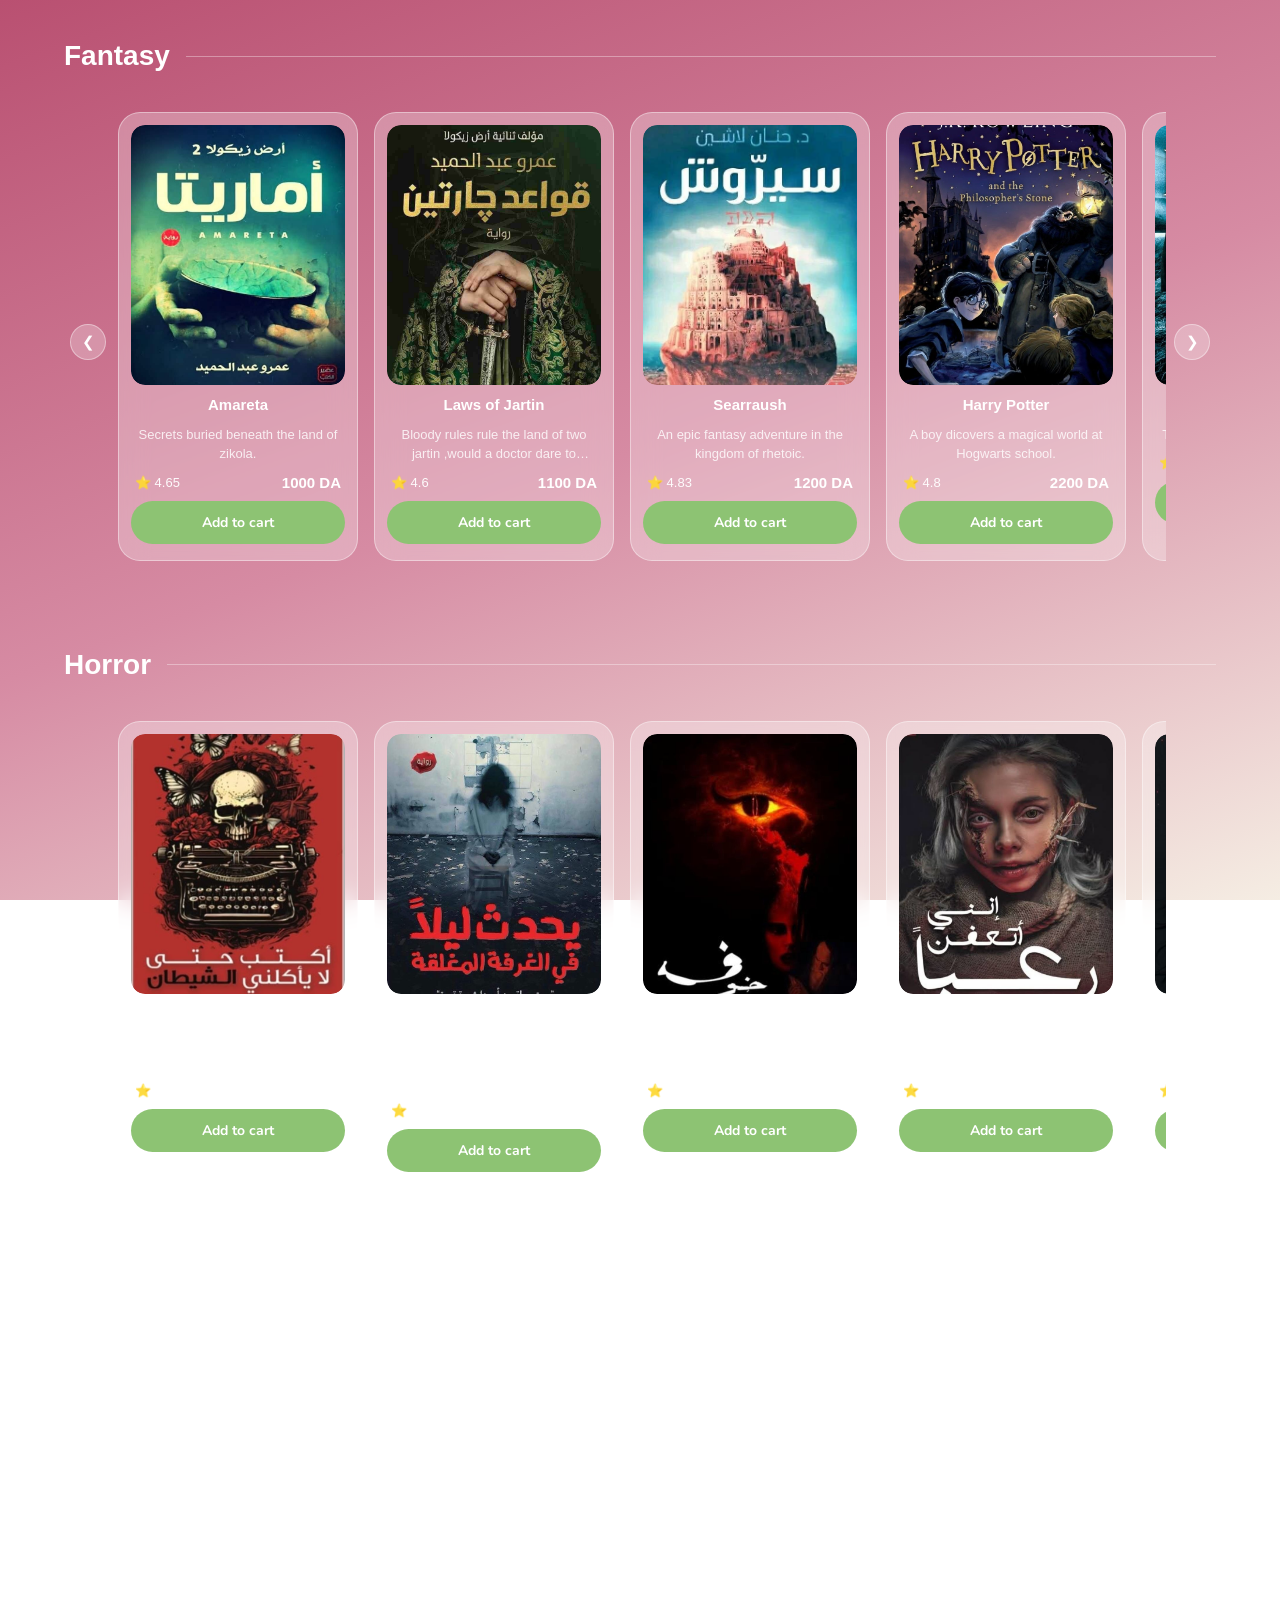
==== commit 66e7589d: "Merge branch 'ui-design' of https://github.com/alaebouya07/E_Commerce_project into javascript" ====
--- a/books.html
+++ b/books.html
@@ -1,3 +1,667 @@
+<!DOCTYPE html>
+<html lang="en">
+
+<head>
+    <meta charset="UTF-8">
+    <meta name="viewport" content="width=device-width, initial-scale=1.0">
+    <title>Ecommerce website</title>
+    <link rel="stylesheet" href="style.css">
+</head>
+
+<body>
+
+    <div class="container">
+
+        <section class="category-section">
+
+            <div class="category-header">
+                <h2 class="category-title">Fantasy</h2>
+                <hr class="category-line">
+            </div>
+
+            <div class="slider-wrapper">
+
+                <div class="items-display" id="FantasySlider">
+
+                    <div class="product-card">
+                        <div class="item-image">
+                            <img src="images/book1.jpg" alt="Amareta" width="200">
+                        </div>
+
+                        <div class="item-details">
+                            <h3 class="item-title">Amareta</h3>
+                            <p class="item-description">Secrets buried beneath the land of zikola.</p>
+                            <p class="full-description">Welcome to Zikola. Whenever I looked at those moments, I saw
+                                Zikola as if it were below the shadows, the strong Zikola that always followed its
+                                power. They burned when they first tried, real faces, shocked, withered faces, fearing
+                                what was coming. The land of dance and celebrations was no longer just that; inside
+                                them, since the leak of the news, they cursed Asil, knowing that it was the reason for
+                                what was happening to them, but they avoided it, as if they were clever enough to seize
+                                it all without harming one of them one day.</p>
+
+                            <div class="price-rating">
+                                <span class="rating">⭐️ 4.65</span>
+                                <span class="price">1000 DA</span>
+                            </div>
+
+                            <form action="cart.php" method="POST">
+                                <input type="hidden" name="book_id" value="1">
+                                <button type="submit" class="add-to-cart-btn">
+                                    Add to cart
+                                </button>
+                            </form>
+                        </div>
+                    </div>
+
+
+                    <div class="product-card">
+                        <div class="item-image">
+                            <img src="images/book2.jpg" alt="Laws of Jartin " width="200">
+                        </div>
+
+                        <div class="item-details">
+                            <h3 class="item-title">Laws of Jartin</h3>
+                            <p class="item-description"> Bloody rules rule the land of two jartin ,would a doctor dare
+                                to challenge this system.</p>
+                            <p class="full-description">What if you found yourself in a land where your maximum lifespan
+                                was only fifty years? That is not the only rule; there is far more to it than that..</p>
+
+                            <div class="price-rating">
+                                <span class="rating">⭐️ 4.6</span>
+                                <span class="price">1100 DA</span>
+                            </div>
+
+                            <form action="cart.php" method="POST">
+                                <input type="hidden" name="book_id" value="2">
+                                <button type="submit" class="add-to-cart-btn">
+                                    Add to cart
+                                </button>
+                            </form>
+                        </div>
+                    </div>
+
+
+                    <div class="product-card">
+                        <div class="item-image">
+                            <img src="images/book3.jpg" alt="Searraush" width="200">
+                        </div>
+
+                        <div class="item-details">
+                            <h3 class="item-title">Searraush</h3>
+                            <p class="item-description">An epic fantasy adventure in the kingdom of rhetoic.</p>
+                            <p class="full-description">He was feeling a piercing pain gnawing at his bones and head. He
+                                began striking his forehead with his fist like a madman; his eyes darted around as if
+                                they had broken free from their restraints. A sense of fear overcame him, and he started
+                                trembling like a leaf in the wind. Suddenly, his arms convulsed, and he pushed his
+                                parents away, causing them both to fall to the ground. Then, he stood in the middle of
+                                his room as a shimmering, multi-colored light erupted, surrounding his body. He remained
+                                radiant and glowing without knowing why, only to realize later the truth—that he was
+                                different!
+                                Sometimes, I am astonished by what I see and what I go through; doubt creeps into my
+                                soul from a thousand doors. But then I remember that it is the Kingdom of Wondrous
+                                Eloquence, and quickly, my amazement fades.</p>
+
+                            <div class="price-rating">
+                                <span class="rating">⭐️ 4.83</span>
+                                <span class="price">1200 DA</span>
+                            </div>
+
+                            <form action="cart.php" method="POST">
+                                <input type="hidden" name="book_id" value="3">
+                                <button type="submit" class="add-to-cart-btn">
+                                    Add to cart
+                                </button>
+                            </form>
+                        </div>
+                    </div>
+
+
+                    <div class="product-card">
+                        <div class="item-image">
+                            <img src="images/book4.jpg" alt="Harry Potter" width="200">
+                        </div>
+
+                        <div class="item-details">
+                            <h3 class="item-title">Harry Potter</h3>
+                            <p class="item-description">A boy dicovers a magical world at Hogwarts school.</p>
+                            <p class="full-description">What if you discovered that the world you lived in was merely a
+                                thin veil covering a reality filled with wonder and danger? Harry Potter, an orphaned
+                                boy living a miserable life with his cruel relatives, receives a mysterious letter on
+                                his eleventh birthday that changes his fate forever.
+                                He is whisked away to Hogwarts School of Witchcraft and Wizardry, a place of moving
+                                staircases, talking portraits, and ancient secrets. But beneath the magic lies a dark
+                                shadow: the return of a dark sorcerer so feared that his name is never spoken. Alongside
+                                his loyal friends, Harry must face deadly trials and uncover the truth of his past. Will
+                                the boy who lived be able to stand against the ultimate darkness, or is some destiny too
+                                heavy to carry?</p>
+
+                            <div class="price-rating">
+                                <span class="rating">⭐️ 4.8</span>
+                                <span class="price">2200 DA</span>
+                            </div>
+
+                            <form action="cart.php" method="POST">
+                                <input type="hidden" name="book_id" value="4">
+                                <button type="submit" class="add-to-cart-btn">
+                                    Add to cart
+                                </button>
+                            </form>
+                        </div>
+                    </div>
+
+
+                    <div class="product-card">
+                        <div class="item-image">
+                            <img src="images/book5.jpg" alt="The Name of The Wind" width="200">
+                        </div>
+
+                        <div class="item-details">
+                            <h3 class="item-title">The Name of The Wind</h3>
+                            <p class="item-description">The journey of a legendary wizard.</p>
+                            <p class="full-description">My name is Kvothe, pronounced nearly the same as 'Quothe.' Names
+                                are important as they tell you a great deal about a person."
+                                So begins the tale of a legend. Behind the quiet exterior of a humble innkeeper lies the
+                                truth of a man who was a hero, a villain, and a fugitive. This is the story of a gifted
+                                young boy who grew up in a traveling troupe, only to see his world shattered by a
+                                mysterious and ancient evil.
+                                Follow Kvothe's journey from a homeless orphan on the streets of a city to a brilliant
+                                student at the University of Magic. Driven by the need to find the truth behind his
+                                family's murder, he must master the arcane arts and learn the secret of the wind itself.
+                                But in a world where legends are often darker than the stories tell, can one man truly
+                                control his own destiny?</p>
+
+                            <div class="price-rating">
+                                <span class="rating">⭐️ 4.5</span>
+                                <span class="price">2800 DA</span>
+                            </div>
+
+                            <form action="cart.php" method="POST">
+                                <input type="hidden" name="book_id" value="5">
+                                <button type="submit" class="add-to-cart-btn">
+                                    Add to cart
+                                </button>
+                            </form>
+                        </div>
+                    </div>
+
+
+                    <div class="product-card">
+                        <div class="item-image">
+                            <img src="images/book6.jpg" alt="Dead Until Dark" width="200">
+                        </div>
+
+                        <div class="item-details">
+                            <h3 class="item-title">Dead Until Dark</h3>
+                            <p class="item-description">Everyone here is smilling.. but no one is blinking</p>
+                            <p class="full-description">Sookie Stackhouse works as a waitress in a modest bar within the
+                                small town of Bon Temps. She is a quiet girl, keeps to herself, and tends toward
+                                isolation, minding only her own business. This nature is a result of her possessing a
+                                special ability: reading the thoughts of others. However, this was not a blessing as
+                                much as it was a hindrance to forming social relationships in her life—until a person
+                                named Bill Compton appeared. He was tall, handsome, and most importantly, Sookie could
+                                not hear a single word he thought!</p>
+
+                            <div class="price-rating">
+                                <span class="rating">⭐️ 4.6</span>
+                                <span class="price">2200 DA</span>
+                            </div>
+
+                            <form action="cart.php" method="POST">
+                                <input type="hidden" name="book_id" value="6">
+                                <button type="submit" class="add-to-cart-btn">
+                                    Add to cart
+                                </button>
+                            </form>
+                        </div>
+                    </div>
+                </div>
+
+                <div class="slider-left-arrow" onclick="slideLeft('fantasySlider')">
+                    <button class="arrow-btn">❮</button>
+                </div>
+
+                <div class="slider-right-arrow" onclick="slideRight('fantasySlider')">
+                    <button class="arrow-btn">❯</button>
+                </div>
+
+            </div>
+        </section>
+
+        <section class="category-section">
+
+            <div class="category-header">
+                <h2 class="category-title">Horror</h2>
+                <hr class="category-line">
+            </div>
+
+            <div class="slider-wrapper">
+
+                <div class="items-display" id="HorrorSlider">
+
+                    <div class="product-card">
+                        <div class="item-image">
+                            <img src="images/book7.jpg" alt="Write Lest The Devil Devour Me" width="200">
+                        </div>
+
+                        <div class="item-details">
+                            <h3 class="item-title">Write Lest The Devil Devour Me</h3>
+                            <p class="item-description">word or death</p>
+                            <p class="full-description">The novel tells the story of Mariana, a highly successful horror
+                                writer living a life of fame and acclaim. That is, until the day she is kidnapped by a
+                                mysterious figure known only as 'The Devil.'
+                                Rumors whisper that this man has murdered many horror authors without leaving a single
+                                trace or body, leading people to believe that 'The Devil' devours the writers whose
+                                stories fail to impress him. Mariana's journey into his literal hell begins when she
+                                wakes up to find herself forced to write endless horror stories for him or face a
+                                gruesome death. Will Mariana survive, and will her writing be the key to saving her from
+                                this living nightmare?</p>
+
+                            <div class="price-rating">
+                                <span class="rating">⭐️ 4.72</span>
+                                <span class="price">2200 DA</span>
+                            </div>
+
+                            <form action="cart.php" method="POST">
+                                <input type="hidden" name="book_id" value="7">
+                                <button type="submit" class="add-to-cart-btn">
+                                    Add to cart
+                                </button>
+                            </form>
+                        </div>
+                    </div>
+
+
+                    <div class="product-card">
+                        <div class="item-image">
+                            <img src="images/book8.jpg" alt="It Happens at Night in the Locked Room" width="200">
+                        </div>
+
+                        <div class="item-details">
+                            <h3 class="item-title">It Happens at Night in the Locked Room</h3>
+                            <p class="item-description">Behind the locked door,secrets dwell in the dark.. dare you open
+                                it</p>
+                            <p class="full-description">"Mariam" travels to study in a strange city in Upper Egypt.
+                                There, she and her friends rent an apartment, where the landlady strictly warns them
+                                never to open Room "4," no matter what happens. Four girls live in a vast, gloomy, and
+                                peculiar four-room apartment, forcing two of them to share a single room, and with...
+                            </p>
+
+                            <div class="price-rating">
+                                <span class="rating">⭐️ 4.35</span>
+                                <span class="price">1600 DA</span>
+                            </div>
+
+                            <form action="cart.php" method="POST">
+                                <input type="hidden" name="book_id" value="8">
+                                <button type="submit" class="add-to-cart-btn">
+                                    Add to cart
+                                </button>
+                            </form>
+                        </div>
+                    </div>
+
+
+                    <div class="product-card">
+                        <div class="item-image">
+                            <img src="images/book9.jpg" alt="Fear" width="200">
+                        </div>
+
+                        <div class="item-details">
+                            <h3 class="item-title">Fear</h3>
+                            <p class="item-description">Between what is seen and what is hidden, one word rules them
+                                all:Fear.</p>
+                            <p class="full-description">The events of the novel 'Fear' revolve around the protagonist,
+                                who rebels against the customs and ideas of his Arab society. He escapes through his
+                                love and passion for reading and books, only to find himself entangled in a world full
+                                of war, intrigue, and revenge but in a world different from ours. A strange world... its
+                                people and tribes are not human, but a collection of demons and companions. A world with
+                                only an entrance, and no exit...!!</p>
+
+                            <div class="price-rating">
+                                <span class="rating">⭐️ 4.8</span>
+                                <span class="price">2500 DA</span>
+                            </div>
+
+                            <form action="cart.php" method="POST">
+                                <input type="hidden" name="book_id" value="9">
+                                <button type="submit" class="add-to-cart-btn">
+                                    Add to cart
+                                </button>
+                            </form>
+                        </div>
+                    </div>
+
+
+                    <div class="product-card">
+                        <div class="item-image">
+                            <img src="images/book10.jpg" alt="I Am Rotting with Fear" width="200">
+                        </div>
+
+                        <div class="item-details">
+                            <h3 class="item-title">I Am Rotting with Fear</h3>
+                            <p class="item-description">In the darkness of silence, I am slowly rotting with fear</p>
+                            <p class="full-description">Some fears don't kill you instantly; they leave you to decay
+                                slowly while you're still alive. It's a silence that gnaws at the walls and memories
+                                that crawl out to consume your soul, until you realize you aren't just afraid... you are
+                                rotting with fear.</p>
+
+                            <div class="price-rating">
+                                <span class="rating">⭐️ 4.6</span>
+                                <span class="price">1800 DA</span>
+                            </div>
+
+                            <form action="cart.php" method="POST">
+                                <input type="hidden" name="book_id" value="10">
+                                <button type="submit" class="add-to-cart-btn">
+                                    Add to cart
+                                </button>
+                            </form>
+                        </div>
+                    </div>
+
+
+                    <div class="product-card">
+                        <div class="item-image">
+                            <img src="images/book11.jpg" alt="The Abyss" width="200">
+                        </div>
+
+                        <div class="item-details">
+                            <h3 class="item-title">The Abyss</h3>
+                            <p class="item-description">The Abyss.. where darkness is the only escape.</p>
+                            <p class="full-description">In a merciless conflict, wars ignite between kings of jinns and
+                                sorcerers, opening doors that should have stayed forever shut. 'The Abyss' is not merely
+                                darkness; it is a prison of cursed secrets lying in wait for anyone who dares to
+                                approach. There, where great powers collide, only those who master playing with demons
+                                will survive... Are you ready to enter a world with no return?</p>
+
+                            <div class="price-rating">
+                                <span class="rating">⭐️ 4.64</span>
+                                <span class="price">2000 DA</span>
+                            </div>
+
+                            <form action="cart.php" method="POST">
+                                <input type="hidden" name="book_id" value="11">
+                                <button type="submit" class="add-to-cart-btn">
+                                    Add to cart
+                                </button>
+                            </form>
+                        </div>
+                    </div>
+
+
+                    <div class="product-card">
+                        <div class="item-image">
+                            <img src="images/book12.jpg" alt="The Far Lady's House" width="200">
+                        </div>
+
+                        <div class="item-details">
+                            <h3 class="item-title">The Far Lady's House </h3>
+                            <p class="item-description">In this house.. the walls don't just listen, they start closing
+                                in.</p>
+                            <p class="full-description">The novel dives deep into human fear through a tale that begins
+                                in a seemingly ordinary place, but quickly transforms into a prison of nightmares. Here,
+                                reality blurs with hallucinations, and escaping the 'house' becomes impossible—not
+                                because of locked doors, but because of the memories and secrets waiting in the dark
+                                corners that refuse to die</p>
+
+                            <div class="price-rating">
+                                <span class="rating">⭐️ 4.5</span>
+                                <span class="price">1700 DA</span>
+                            </div>
+
+                            <form action="cart.php" method="POST">
+                                <input type="hidden" name="book_id" value="12">
+                                <button type="submit" class="add-to-cart-btn">
+                                    Add to cart
+                                </button>
+                            </form>
+                        </div>
+                    </div>
+                </div>
+
+                <div class="slider-left-arrow" onclick="slideLeft('fantasySlider')">
+                    <button class="arrow-btn">❮</button>
+                </div>
+
+                <div class="slider-right-arrow" onclick="slideRight('fantasySlider')">
+                    <button class="arrow-btn">❯</button>
+                </div>
+
+            </div>
+        </section>
+
+        <section class="category-section">
+
+            <div class="category-header">
+                <h2 class="category-title">Crime Fiction</h2>
+                <hr class="category-line">
+            </div>
+
+            <div class="slider-wrapper">
+
+                <div class="items-display" id="CrimeSlider">
+
+                    <div class="product-card">
+                        <div class="item-image">
+                            <img src="images/book13.jpg" alt="The Streets Murderer" width="200">
+                        </div>
+
+                        <div class="item-details">
+                            <h3 class="item-title">The Streets Murderer</h3>
+                            <p class="item-description">In darkness he hides... in alleys he strikes... beware, for you
+                                might be his next prize.</p>
+                            <p class="full-description">The novel plunges into a dark world inhabited by a psychopath
+                                who sees murder as art and narrow alleys as a stage for his gruesome operations. Crime
+                                threads intertwine with distorted memories from the past, placing the reader in a direct
+                                confrontation with a merciless human monster. It is a terrifying journey searching for
+                                the hidden motives behind every drop of blood spilled in the forgotten passages of the
+                                city.</p>
+
+                            <div class="price-rating">
+                                <span class="rating">⭐️ 4.1</span>
+                                <span class="price">2200 DA</span>
+                            </div>
+
+                            <form action="cart.php" method="POST">
+                                <input type="hidden" name="book_id" value="13">
+                                <button type="submit" class="add-to-cart-btn">
+                                    Add to cart
+                                </button>
+                            </form>
+                        </div>
+                    </div>
+
+
+                    <div class="product-card">
+                        <div class="item-image">
+                            <img src="images/book14.jpg" alt="Murder on the Orient Express" width="200">
+                        </div>
+
+                        <div class="item-details">
+                            <h3 class="item-title">Murder on the Orient Express</h3>
+                            <p class="item-description">Every is a suspect.. even the truth</p>
+                            <p class="full-description">Murder on the Orient Express" is a detective novel by Agatha
+                                Christie. First published in 1934 in English, it is considered one of her most famous
+                                works. Its hero is the renowned Belgian detective, Hercule Poirot.</p>
+
+                            <div class="price-rating">
+                                <span class="rating">⭐️ 4.7</span>
+                                <span class="price">1200 DA</span>
+                            </div>
+
+                            <form action="cart.php" method="POST">
+                                <input type="hidden" name="book_id" value="14">
+                                <button type="submit" class="add-to-cart-btn">
+                                    Add to cart
+                                </button>
+                            </form>
+                        </div>
+                    </div>
+
+
+                    <div class="product-card">
+                        <div class="item-image">
+                            <img src="images/book15.jpg" alt="The Silent Patient" width="200">
+                        </div>
+
+                        <div class="item-details">
+                            <h3 class="item-title">The Silent Patient</h3>
+                            <p class="item-description">the door i locked forever.. just opened from the inside.</p>
+                            <p class="full-description">A wonderful novel that made my blood boil I couldn't stop
+                                reading it no matter what. I said to myself: I will surrender to it. After eleven
+                                hours it is now 5:47 AM I have finished it and I am truly dazzled. <br>
+                                — A. J. Finn: "A novel you cannot stop reading, spine-chilling, powerful, with a
+                                gripping progression of events".</p>
+
+                            <div class="price-rating">
+                                <span class="rating">⭐️ 4.52</span>
+                                <span class="price">1900 DA</span>
+                            </div>
+
+                            <form action="cart.php" method="POST">
+                                <input type="hidden" name="book_id" value="15">
+                                <button type="submit" class="add-to-cart-btn">
+                                    Add to cart
+                                </button>
+                            </form>
+                        </div>
+                    </div>
+
+
+                    <div class="product-card">
+                        <div class="item-image">
+                            <img src="images/book16.jpg" alt="And Then There Were None" width="200">
+                        </div>
+
+                        <div class="item-details">
+                            <h3 class="item-title">And Then There Were None</h3>
+                            <p class="item-description">They played,they laughed,,then in silence.. they passed.</p>
+                            <p class="full-description">The story begins with ten strangers lured by an old melody to a
+                                secluded island, only to find themselves protagonists in an ill-fated nursery rhyme.
+                                With every verse, a guest vanishes, and from every corner echoes a cold laugh,
+                                whispering that the countdown to death has begun—and the melody will not rest until the
+                                last one draws their final breath... and then there were none.</p>
+
+                            <div class="price-rating">
+                                <span class="rating">⭐️ 4.28</span>
+                                <span class="price">1200 DA</span>
+                            </div>
+
+                            <form action="cart.php" method="POST">
+                                <input type="hidden" name="book_id" value="16">
+                                <button type="submit" class="add-to-cart-btn">
+                                    Add to cart
+                                </button>
+                            </form>
+                        </div>
+                    </div>
+
+
+                    <div class="product-card">
+                        <div class="item-image">
+                            <img src="images/book17.jpg" alt="Blood on the Red Carpet" width="200">
+                        </div>
+
+                        <div class="item-details">
+                            <h3 class="item-title">Blood on the Red Carpet</h3>
+                            <p class="item-description">A white dress... red stains... and the killer laughs... in the
+                                shadows.</p>
+                            <p class="full-description">A legendary wedding night that everyone dreamed of turns into a
+                                chilling nightmare as the red carpet is stained with blood instead of roses. Amidst the
+                                shock of the guests and the flash of cameras, fake masks fall to reveal greed and
+                                grudges buried for years. You find yourself facing a complex puzzle where everyone
+                                whispers: Is the killer the one crying in agony, or the one smiling in silence?</p>
+
+                            <div class="price-rating">
+                                <span class="rating">⭐️ 4.1</span>
+                                <span class="price">2000 DA</span>
+                            </div>
+
+                            <form action="cart.php" method="POST">
+                                <input type="hidden" name="book_id" value="17">
+                                <button type="submit" class="add-to-cart-btn">
+                                    Add to cart
+                                </button>
+                            </form>
+                        </div>
+                    </div>
+
+
+                    <div class="product-card">
+                        <div class="item-image">
+                            <img src="images/book18.jpg" alt="A Study In Scarlet" width="200">
+                        </div>
+
+                        <div class="item-details">
+                            <h3 class="item-title">A Study In Scarlet</h3>
+                            <p class="item-description">A body with no wounds, and a word written in blood.. Holmes's
+                                first challenge.</p>
+                            <p class="full-description">The story begins with a mysterious body found in a deserted
+                                London house no visible wounds, yet the walls are stained with a single word written in
+                                blood. In that moment, the most brilliant mind in the history of investigation, Sherlock
+                                Holmes, begins his 'Study in Scarlet.' A journey that takes us from the foggy streets of
+                                London to distant memories of revenge across continents, where no small detail can
+                                escape Holmes's magnifying glass.</p>
+
+                            <div class="price-rating">
+                                <span class="rating">⭐️ 4.15</span>
+                                <span class="price">1000 DA</span>
+                            </div>
+
+                            <form action="cart.php" method="POST">
+                                <input type="hidden" name="book_id" value="18">
+                                <button type="submit" class="add-to-cart-btn">
+                                    Add to cart
+                                </button>
+                            </form>
+                        </div>
+                    </div>
+                </div>
+
+                <div class="slider-left-arrow" onclick="slideLeft('fantasySlider')">
+                    <button class="arrow-btn">❮</button>
+                </div>
+
+                <div class="slider-right-arrow" onclick="slideRight('fantasySlider')">
+                    <button class="arrow-btn">❯</button>
+                </div>
+
+            </div>
+        </section>
+
+    </div>
+
+    <div class="item-popup" id="popup">
+        <div class="popup-content">
+            <span class="close-btn">✖️</span>
+            <img class="popup-image" src="" alt="">
+            <h2 class="popup-title"></h2>
+            <p class="popup-subdescription"></p>
+
+            <div class="price-rating">
+                <span class="popup-rating"></span>
+                <span class="popup-price"></span>
+            </div>
+
+            <h3>Description</h3>
+            <p class="popup-description"></p>
+
+            <div class="quantity">
+                <button class="minus">-</button>
+                <span class="count">1</span>
+                <button class="plus">+</button>
+            </div>
+
+            <button class="card-btn">🛒</button>
+            <button class="add-btn"> Add to cart</button>
+        </div>
+    </div>
+
+
+    <script src="script.js"></script>
+</body>
+
+</html> 
 <!doctype html>
 <html lang="en">
   <head>
--- a/style.css
+++ b/style.css
@@ -794,9 +794,9 @@
   text-align: center;
   line-height: 1.5;
   display: -webkit-box;
-  -webkit-line-clamp: 2;
   -webkit-box-orient: vertical;
   overflow: hidden;
+  line-clamp: 2;
 }
 
 /* rating left, price right */
@@ -1015,6 +1015,7 @@
   -webkit-line-clamp: 2;
   -webkit-box-orient: vertical;
   overflow: hidden;
+  line-clamp: 2;
 }
 
 /* rating + price */
@@ -1366,4 +1367,434 @@
   color: white;
   font-size: 15px;
   outline: none;
-}+}
+/* make the two buttons sit side by side */
+.popup-content > .card-btn,
+.popup-content > .add-btn {
+  align-self: stretch;
+}
+
+/* === TOAST NOTIFICATION === */
+#toast {
+  position: fixed;
+  top: 24px;
+  left: 50%;
+  transform: translateX(-50%);
+  background: white;
+  border-radius: 14px;
+  padding: 16px 22px;
+  display: flex;
+  align-items: center;
+  gap: 14px;
+  box-shadow: 0 8px 32px rgba(0,0,0,0.18);
+  z-index: 9999;
+  min-width: 260px;
+  max-width: 360px;
+  animation: toastIn 0.35s cubic-bezier(0.34,1.56,0.64,1);
+  overflow: hidden;
+}
+
+#toast.toast-hide {
+  animation: toastOut 0.4s ease forwards;
+}
+
+.toast-icon svg {
+  width: 28px;
+  height: 28px;
+  flex-shrink: 0;
+}
+
+.toast-msg {
+  font-family: 'Segoe UI', sans-serif;
+  font-size: 15px;
+  font-weight: 600;
+  color: #1a1a1a;
+  flex: 1;
+}
+
+.toast-bar {
+  position: absolute;
+  bottom: 0;
+  left: 0;
+  height: 4px;
+  width: 100%;
+  border-radius: 0 0 14px 14px;
+  animation: shrink 2.8s linear forwards;
+}
+
+/* === CONFIRM PASSWORD INPUT === */
+#confirmPassword::placeholder {
+  color: rgba(255, 255, 255, 0.6);
+}
+
+#confirmPassword:focus {
+  background: rgba(255, 255, 255, 0.22) !important;
+  border-color: rgba(255, 255, 255, 0.6) !important;
+}
+
+/* === ANIMATIONS === */
+@keyframes toastIn {
+  from { opacity: 0; transform: translateX(-50%) translateY(-20px); }
+  to   { opacity: 1; transform: translateX(-50%) translateY(0); }
+}
+
+@keyframes toastOut {
+  to { opacity: 0; transform: translateX(-50%) translateY(-20px); }
+}
+
+@keyframes shrink {
+  from { width: 100%; }
+  to   { width: 0%; }
+}
+
+/* === FIX: CARD OVERFLOW === */
+.logipage {
+  max-height: 90vh;
+  overflow-y: auto;
+  scrollbar-width: none; /* Firefox */
+}
+
+.logipage::-webkit-scrollbar {
+  display: none; /* Chrome/Safari */
+}
+
+/* ============================================================
+   SHOPPING CART SIDEBAR
+   ============================================================ */
+
+/* OVERLAY WRAPPER */
+.cart-wrapper {
+  position: fixed;
+  inset: 0;
+  z-index: 500;
+  display: none;
+  background: rgba(0, 0, 0, 0.35);
+  backdrop-filter: blur(4px);
+  -webkit-backdrop-filter: blur(4px);
+  justify-content: flex-end;
+}
+
+/* LEFT PANEL — item list */
+.cart-left {
+  width: 420px;
+  max-width: 95vw;
+  height: 100%;
+  background: rgba(185, 80, 113, 0.55);
+  backdrop-filter: blur(24px);
+  -webkit-backdrop-filter: blur(24px);
+  border-left: 1px solid rgba(255, 255, 255, 0.2);
+  display: flex;
+  flex-direction: column;
+  overflow-y: auto;
+  padding: 0 0 24px 0;
+  scrollbar-width: thin;
+  scrollbar-color: rgba(255,255,255,0.2) transparent;
+}
+
+.cart-left::-webkit-scrollbar { width: 4px; }
+.cart-left::-webkit-scrollbar-thumb { background: rgba(255,255,255,0.25); border-radius: 4px; }
+
+/* CART HEADER */
+.cart-header {
+  display: flex;
+  align-items: center;
+  justify-content: space-between;
+  padding: 24px 24px 16px;
+  position: sticky;
+  top: 0;
+  background: rgba(185, 80, 113, 0.7);
+  backdrop-filter: blur(20px);
+  -webkit-backdrop-filter: blur(20px);
+  z-index: 10;
+}
+
+.back-link {
+  display: flex;
+  align-items: center;
+  gap: 10px;
+  color: white;
+  font-size: 17px;
+  font-weight: 700;
+  cursor: pointer;
+  text-decoration: none;
+  transition: opacity 0.2s;
+}
+
+.back-link:hover { opacity: 0.75; }
+
+.back-link svg {
+  width: 20px;
+  height: 20px;
+  flex-shrink: 0;
+}
+
+.item-count {
+  font-size: 13px;
+  font-weight: 600;
+  color: rgba(255,255,255,0.7);
+  background: rgba(255,255,255,0.15);
+  border: 1px solid rgba(255,255,255,0.25);
+  border-radius: 20px;
+  padding: 4px 14px;
+}
+
+/* DIVIDER */
+.divider {
+  height: 1px;
+  background: rgba(255,255,255,0.18);
+  margin: 0 24px 8px;
+}
+
+/* TABLE HEAD LABELS */
+.table-head {
+  display: grid;
+  grid-template-columns: 52px 1fr 80px 80px;
+  gap: 8px;
+  padding: 8px 24px 4px;
+  font-size: 11px;
+  font-weight: 700;
+  color: rgba(255,255,255,0.55);
+  text-transform: uppercase;
+  letter-spacing: 0.6px;
+}
+
+/* CART ITEM ROW */
+.cart-item {
+  display: grid;
+  grid-template-columns: 52px 1fr 80px 80px auto;
+  gap: 8px;
+  align-items: center;
+  padding: 14px 24px;
+  border-bottom: 1px solid rgba(255,255,255,0.1);
+  transition: background 0.2s;
+}
+
+.cart-item:last-child { border-bottom: none; }
+.cart-item:hover { background: rgba(255,255,255,0.06); }
+
+/* EMOJI / IMAGE PLACEHOLDER */
+.item-img-placeholder {
+  width: 48px;
+  height: 48px;
+  background: rgba(255,255,255,0.15);
+  border: 1px solid rgba(255,255,255,0.2);
+  border-radius: 10px;
+  display: flex;
+  align-items: center;
+  justify-content: center;
+  font-size: 22px;
+  flex-shrink: 0;
+}
+
+/* ITEM NAME */
+.item-name {
+  font-size: 13px;
+  font-weight: 600;
+  color: white;
+  margin-bottom: 6px;
+  line-height: 1.3;
+  white-space: nowrap;
+  overflow: hidden;
+  text-overflow: ellipsis;
+}
+
+/* QUANTITY CONTROL */
+.qty-control {
+  display: flex;
+  align-items: center;
+  gap: 6px;
+}
+
+.qty-btn {
+  width: 26px;
+  height: 26px;
+  background: rgba(255,255,255,0.15);
+  border: 1px solid rgba(255,255,255,0.3);
+  border-radius: 50%;
+  color: white;
+  font-size: 16px;
+  line-height: 1;
+  cursor: pointer;
+  display: flex;
+  align-items: center;
+  justify-content: center;
+  transition: background 0.18s, transform 0.1s;
+  flex-shrink: 0;
+}
+
+.qty-btn:hover { background: rgba(255,255,255,0.28); transform: scale(1.1); }
+.qty-btn:active { transform: scale(0.95); }
+
+.qty-box {
+  font-size: 14px;
+  font-weight: 700;
+  color: white;
+  min-width: 20px;
+  text-align: center;
+}
+
+/* PRICE & TOTAL COLUMNS */
+.item-price {
+  font-size: 13px;
+  color: rgba(255,255,255,0.7);
+  text-align: center;
+}
+
+.item-total {
+  font-size: 13px;
+  font-weight: 700;
+  color: white;
+  text-align: center;
+}
+
+/* REMOVE BUTTON */
+.remove-btn {
+  background: none !important;
+  border: none !important;
+  cursor: pointer;
+  color: rgba(255,255,255,0.45);
+  font-size: 20px;
+  line-height: 1;
+  padding: 0 2px;
+  transition: color 0.2s, transform 0.15s;
+  flex-shrink: 0;
+}
+
+.remove-btn:hover {
+  color: #ef4444;
+  transform: scale(1.2);
+}
+
+/* ============================================================
+   ORDER SUMMARY — RIGHT PANEL
+   ============================================================ */
+.cart-right {
+  width: 300px;
+  max-width: 95vw;
+  height: 100%;
+  background: rgba(150, 50, 80, 0.65);
+  backdrop-filter: blur(24px);
+  -webkit-backdrop-filter: blur(24px);
+  border-left: 1px solid rgba(255,255,255,0.15);
+  padding: 32px 24px;
+  display: flex;
+  flex-direction: column;
+  gap: 20px;
+  overflow-y: auto;
+}
+
+.order-title {
+  font-size: 20px;
+  font-weight: 700;
+  color: white;
+}
+
+.order-divider {
+  height: 1px;
+  background: rgba(255,255,255,0.18);
+}
+
+.order-row {
+  display: flex;
+  justify-content: space-between;
+  align-items: center;
+  font-size: 14px;
+  color: rgba(255,255,255,0.8);
+  font-weight: 500;
+}
+
+/* CARD TYPE */
+.card-label {
+  font-size: 12px;
+  font-weight: 700;
+  color: rgba(255,255,255,0.65);
+  text-transform: uppercase;
+  letter-spacing: 0.5px;
+  margin-bottom: 8px;
+}
+
+.card-select {
+  width: 100%;
+  padding: 10px 14px;
+  background: rgba(255,255,255,0.12);
+  border: 1px solid rgba(255,255,255,0.25);
+  border-radius: 10px;
+  color: white;
+  font-size: 14px;
+  outline: none;
+  cursor: pointer;
+  appearance: none;
+  -webkit-appearance: none;
+  background-image: url("data:image/svg+xml,%3Csvg xmlns='http://www.w3.org/2000/svg' width='12' height='8' fill='none'%3E%3Cpath d='M1 1l5 5 5-5' stroke='white' stroke-width='1.8' stroke-linecap='round'/%3E%3C/svg%3E");
+  background-repeat: no-repeat;
+  background-position: right 14px center;
+}
+
+.card-select option { background: #B95071; color: white; }
+
+/* PROMO INPUT */
+.promo-input {
+  width: 100%;
+  padding: 10px 14px;
+  background: rgba(255,255,255,0.12);
+  border: 1px solid rgba(255,255,255,0.25);
+  border-radius: 10px;
+  color: white;
+  font-size: 14px;
+  outline: none;
+  margin-bottom: 10px;
+  transition: border 0.2s, background 0.2s;
+}
+
+.promo-input::placeholder { color: rgba(255,255,255,0.45); }
+.promo-input:focus {
+  background: rgba(255,255,255,0.2);
+  border-color: rgba(255,255,255,0.5);
+}
+
+.apply-btn {
+  width: 100%;
+  padding: 10px;
+  background: rgba(255,255,255,0.18);
+  border: 1px solid rgba(255,255,255,0.3);
+  border-radius: 10px;
+  color: white;
+  font-size: 14px;
+  font-weight: 600;
+  cursor: pointer;
+  transition: background 0.2s, transform 0.1s;
+}
+
+.apply-btn:hover { background: rgba(255,255,255,0.28); transform: translateY(-1px); }
+.apply-btn:active { transform: translateY(0); }
+
+/* TOTAL ROW */
+.total-row {
+  display: flex;
+  justify-content: space-between;
+  align-items: center;
+  font-size: 17px;
+  font-weight: 700;
+  color: white;
+}
+
+/* CHECKOUT BUTTON */
+.checkout-btn {
+  width: 100%;
+  padding: 14px;
+  background: #8DC373;
+  color: white;
+  font-size: 15px;
+  font-weight: 700;
+  border: none;
+  border-radius: 14px;
+  cursor: pointer;
+  letter-spacing: 0.3px;
+  transition: background 0.2s, transform 0.1s;
+  margin-top: auto;
+}
+
+.checkout-btn:hover { background: #7A8F6A; transform: translateY(-2px); }
+.checkout-btn:active { background: #495540; transform: translateY(0); }
+
+
--- a/style.css
+++ b/style.css
@@ -794,9 +794,9 @@
   text-align: center;
   line-height: 1.5;
   display: -webkit-box;
-  -webkit-line-clamp: 2;
   -webkit-box-orient: vertical;
   overflow: hidden;
+  line-clamp: 2;
 }
 
 /* rating left, price right */
@@ -1015,6 +1015,7 @@
   -webkit-line-clamp: 2;
   -webkit-box-orient: vertical;
   overflow: hidden;
+  line-clamp: 2;
 }
 
 /* rating + price */
@@ -1366,4 +1367,434 @@
   color: white;
   font-size: 15px;
   outline: none;
-}+}
+/* make the two buttons sit side by side */
+.popup-content > .card-btn,
+.popup-content > .add-btn {
+  align-self: stretch;
+}
+
+/* === TOAST NOTIFICATION === */
+#toast {
+  position: fixed;
+  top: 24px;
+  left: 50%;
+  transform: translateX(-50%);
+  background: white;
+  border-radius: 14px;
+  padding: 16px 22px;
+  display: flex;
+  align-items: center;
+  gap: 14px;
+  box-shadow: 0 8px 32px rgba(0,0,0,0.18);
+  z-index: 9999;
+  min-width: 260px;
+  max-width: 360px;
+  animation: toastIn 0.35s cubic-bezier(0.34,1.56,0.64,1);
+  overflow: hidden;
+}
+
+#toast.toast-hide {
+  animation: toastOut 0.4s ease forwards;
+}
+
+.toast-icon svg {
+  width: 28px;
+  height: 28px;
+  flex-shrink: 0;
+}
+
+.toast-msg {
+  font-family: 'Segoe UI', sans-serif;
+  font-size: 15px;
+  font-weight: 600;
+  color: #1a1a1a;
+  flex: 1;
+}
+
+.toast-bar {
+  position: absolute;
+  bottom: 0;
+  left: 0;
+  height: 4px;
+  width: 100%;
+  border-radius: 0 0 14px 14px;
+  animation: shrink 2.8s linear forwards;
+}
+
+/* === CONFIRM PASSWORD INPUT === */
+#confirmPassword::placeholder {
+  color: rgba(255, 255, 255, 0.6);
+}
+
+#confirmPassword:focus {
+  background: rgba(255, 255, 255, 0.22) !important;
+  border-color: rgba(255, 255, 255, 0.6) !important;
+}
+
+/* === ANIMATIONS === */
+@keyframes toastIn {
+  from { opacity: 0; transform: translateX(-50%) translateY(-20px); }
+  to   { opacity: 1; transform: translateX(-50%) translateY(0); }
+}
+
+@keyframes toastOut {
+  to { opacity: 0; transform: translateX(-50%) translateY(-20px); }
+}
+
+@keyframes shrink {
+  from { width: 100%; }
+  to   { width: 0%; }
+}
+
+/* === FIX: CARD OVERFLOW === */
+.logipage {
+  max-height: 90vh;
+  overflow-y: auto;
+  scrollbar-width: none; /* Firefox */
+}
+
+.logipage::-webkit-scrollbar {
+  display: none; /* Chrome/Safari */
+}
+
+/* ============================================================
+   SHOPPING CART SIDEBAR
+   ============================================================ */
+
+/* OVERLAY WRAPPER */
+.cart-wrapper {
+  position: fixed;
+  inset: 0;
+  z-index: 500;
+  display: none;
+  background: rgba(0, 0, 0, 0.35);
+  backdrop-filter: blur(4px);
+  -webkit-backdrop-filter: blur(4px);
+  justify-content: flex-end;
+}
+
+/* LEFT PANEL — item list */
+.cart-left {
+  width: 420px;
+  max-width: 95vw;
+  height: 100%;
+  background: rgba(185, 80, 113, 0.55);
+  backdrop-filter: blur(24px);
+  -webkit-backdrop-filter: blur(24px);
+  border-left: 1px solid rgba(255, 255, 255, 0.2);
+  display: flex;
+  flex-direction: column;
+  overflow-y: auto;
+  padding: 0 0 24px 0;
+  scrollbar-width: thin;
+  scrollbar-color: rgba(255,255,255,0.2) transparent;
+}
+
+.cart-left::-webkit-scrollbar { width: 4px; }
+.cart-left::-webkit-scrollbar-thumb { background: rgba(255,255,255,0.25); border-radius: 4px; }
+
+/* CART HEADER */
+.cart-header {
+  display: flex;
+  align-items: center;
+  justify-content: space-between;
+  padding: 24px 24px 16px;
+  position: sticky;
+  top: 0;
+  background: rgba(185, 80, 113, 0.7);
+  backdrop-filter: blur(20px);
+  -webkit-backdrop-filter: blur(20px);
+  z-index: 10;
+}
+
+.back-link {
+  display: flex;
+  align-items: center;
+  gap: 10px;
+  color: white;
+  font-size: 17px;
+  font-weight: 700;
+  cursor: pointer;
+  text-decoration: none;
+  transition: opacity 0.2s;
+}
+
+.back-link:hover { opacity: 0.75; }
+
+.back-link svg {
+  width: 20px;
+  height: 20px;
+  flex-shrink: 0;
+}
+
+.item-count {
+  font-size: 13px;
+  font-weight: 600;
+  color: rgba(255,255,255,0.7);
+  background: rgba(255,255,255,0.15);
+  border: 1px solid rgba(255,255,255,0.25);
+  border-radius: 20px;
+  padding: 4px 14px;
+}
+
+/* DIVIDER */
+.divider {
+  height: 1px;
+  background: rgba(255,255,255,0.18);
+  margin: 0 24px 8px;
+}
+
+/* TABLE HEAD LABELS */
+.table-head {
+  display: grid;
+  grid-template-columns: 52px 1fr 80px 80px;
+  gap: 8px;
+  padding: 8px 24px 4px;
+  font-size: 11px;
+  font-weight: 700;
+  color: rgba(255,255,255,0.55);
+  text-transform: uppercase;
+  letter-spacing: 0.6px;
+}
+
+/* CART ITEM ROW */
+.cart-item {
+  display: grid;
+  grid-template-columns: 52px 1fr 80px 80px auto;
+  gap: 8px;
+  align-items: center;
+  padding: 14px 24px;
+  border-bottom: 1px solid rgba(255,255,255,0.1);
+  transition: background 0.2s;
+}
+
+.cart-item:last-child { border-bottom: none; }
+.cart-item:hover { background: rgba(255,255,255,0.06); }
+
+/* EMOJI / IMAGE PLACEHOLDER */
+.item-img-placeholder {
+  width: 48px;
+  height: 48px;
+  background: rgba(255,255,255,0.15);
+  border: 1px solid rgba(255,255,255,0.2);
+  border-radius: 10px;
+  display: flex;
+  align-items: center;
+  justify-content: center;
+  font-size: 22px;
+  flex-shrink: 0;
+}
+
+/* ITEM NAME */
+.item-name {
+  font-size: 13px;
+  font-weight: 600;
+  color: white;
+  margin-bottom: 6px;
+  line-height: 1.3;
+  white-space: nowrap;
+  overflow: hidden;
+  text-overflow: ellipsis;
+}
+
+/* QUANTITY CONTROL */
+.qty-control {
+  display: flex;
+  align-items: center;
+  gap: 6px;
+}
+
+.qty-btn {
+  width: 26px;
+  height: 26px;
+  background: rgba(255,255,255,0.15);
+  border: 1px solid rgba(255,255,255,0.3);
+  border-radius: 50%;
+  color: white;
+  font-size: 16px;
+  line-height: 1;
+  cursor: pointer;
+  display: flex;
+  align-items: center;
+  justify-content: center;
+  transition: background 0.18s, transform 0.1s;
+  flex-shrink: 0;
+}
+
+.qty-btn:hover { background: rgba(255,255,255,0.28); transform: scale(1.1); }
+.qty-btn:active { transform: scale(0.95); }
+
+.qty-box {
+  font-size: 14px;
+  font-weight: 700;
+  color: white;
+  min-width: 20px;
+  text-align: center;
+}
+
+/* PRICE & TOTAL COLUMNS */
+.item-price {
+  font-size: 13px;
+  color: rgba(255,255,255,0.7);
+  text-align: center;
+}
+
+.item-total {
+  font-size: 13px;
+  font-weight: 700;
+  color: white;
+  text-align: center;
+}
+
+/* REMOVE BUTTON */
+.remove-btn {
+  background: none !important;
+  border: none !important;
+  cursor: pointer;
+  color: rgba(255,255,255,0.45);
+  font-size: 20px;
+  line-height: 1;
+  padding: 0 2px;
+  transition: color 0.2s, transform 0.15s;
+  flex-shrink: 0;
+}
+
+.remove-btn:hover {
+  color: #ef4444;
+  transform: scale(1.2);
+}
+
+/* ============================================================
+   ORDER SUMMARY — RIGHT PANEL
+   ============================================================ */
+.cart-right {
+  width: 300px;
+  max-width: 95vw;
+  height: 100%;
+  background: rgba(150, 50, 80, 0.65);
+  backdrop-filter: blur(24px);
+  -webkit-backdrop-filter: blur(24px);
+  border-left: 1px solid rgba(255,255,255,0.15);
+  padding: 32px 24px;
+  display: flex;
+  flex-direction: column;
+  gap: 20px;
+  overflow-y: auto;
+}
+
+.order-title {
+  font-size: 20px;
+  font-weight: 700;
+  color: white;
+}
+
+.order-divider {
+  height: 1px;
+  background: rgba(255,255,255,0.18);
+}
+
+.order-row {
+  display: flex;
+  justify-content: space-between;
+  align-items: center;
+  font-size: 14px;
+  color: rgba(255,255,255,0.8);
+  font-weight: 500;
+}
+
+/* CARD TYPE */
+.card-label {
+  font-size: 12px;
+  font-weight: 700;
+  color: rgba(255,255,255,0.65);
+  text-transform: uppercase;
+  letter-spacing: 0.5px;
+  margin-bottom: 8px;
+}
+
+.card-select {
+  width: 100%;
+  padding: 10px 14px;
+  background: rgba(255,255,255,0.12);
+  border: 1px solid rgba(255,255,255,0.25);
+  border-radius: 10px;
+  color: white;
+  font-size: 14px;
+  outline: none;
+  cursor: pointer;
+  appearance: none;
+  -webkit-appearance: none;
+  background-image: url("data:image/svg+xml,%3Csvg xmlns='http://www.w3.org/2000/svg' width='12' height='8' fill='none'%3E%3Cpath d='M1 1l5 5 5-5' stroke='white' stroke-width='1.8' stroke-linecap='round'/%3E%3C/svg%3E");
+  background-repeat: no-repeat;
+  background-position: right 14px center;
+}
+
+.card-select option { background: #B95071; color: white; }
+
+/* PROMO INPUT */
+.promo-input {
+  width: 100%;
+  padding: 10px 14px;
+  background: rgba(255,255,255,0.12);
+  border: 1px solid rgba(255,255,255,0.25);
+  border-radius: 10px;
+  color: white;
+  font-size: 14px;
+  outline: none;
+  margin-bottom: 10px;
+  transition: border 0.2s, background 0.2s;
+}
+
+.promo-input::placeholder { color: rgba(255,255,255,0.45); }
+.promo-input:focus {
+  background: rgba(255,255,255,0.2);
+  border-color: rgba(255,255,255,0.5);
+}
+
+.apply-btn {
+  width: 100%;
+  padding: 10px;
+  background: rgba(255,255,255,0.18);
+  border: 1px solid rgba(255,255,255,0.3);
+  border-radius: 10px;
+  color: white;
+  font-size: 14px;
+  font-weight: 600;
+  cursor: pointer;
+  transition: background 0.2s, transform 0.1s;
+}
+
+.apply-btn:hover { background: rgba(255,255,255,0.28); transform: translateY(-1px); }
+.apply-btn:active { transform: translateY(0); }
+
+/* TOTAL ROW */
+.total-row {
+  display: flex;
+  justify-content: space-between;
+  align-items: center;
+  font-size: 17px;
+  font-weight: 700;
+  color: white;
+}
+
+/* CHECKOUT BUTTON */
+.checkout-btn {
+  width: 100%;
+  padding: 14px;
+  background: #8DC373;
+  color: white;
+  font-size: 15px;
+  font-weight: 700;
+  border: none;
+  border-radius: 14px;
+  cursor: pointer;
+  letter-spacing: 0.3px;
+  transition: background 0.2s, transform 0.1s;
+  margin-top: auto;
+}
+
+.checkout-btn:hover { background: #7A8F6A; transform: translateY(-2px); }
+.checkout-btn:active { background: #495540; transform: translateY(0); }
+
+
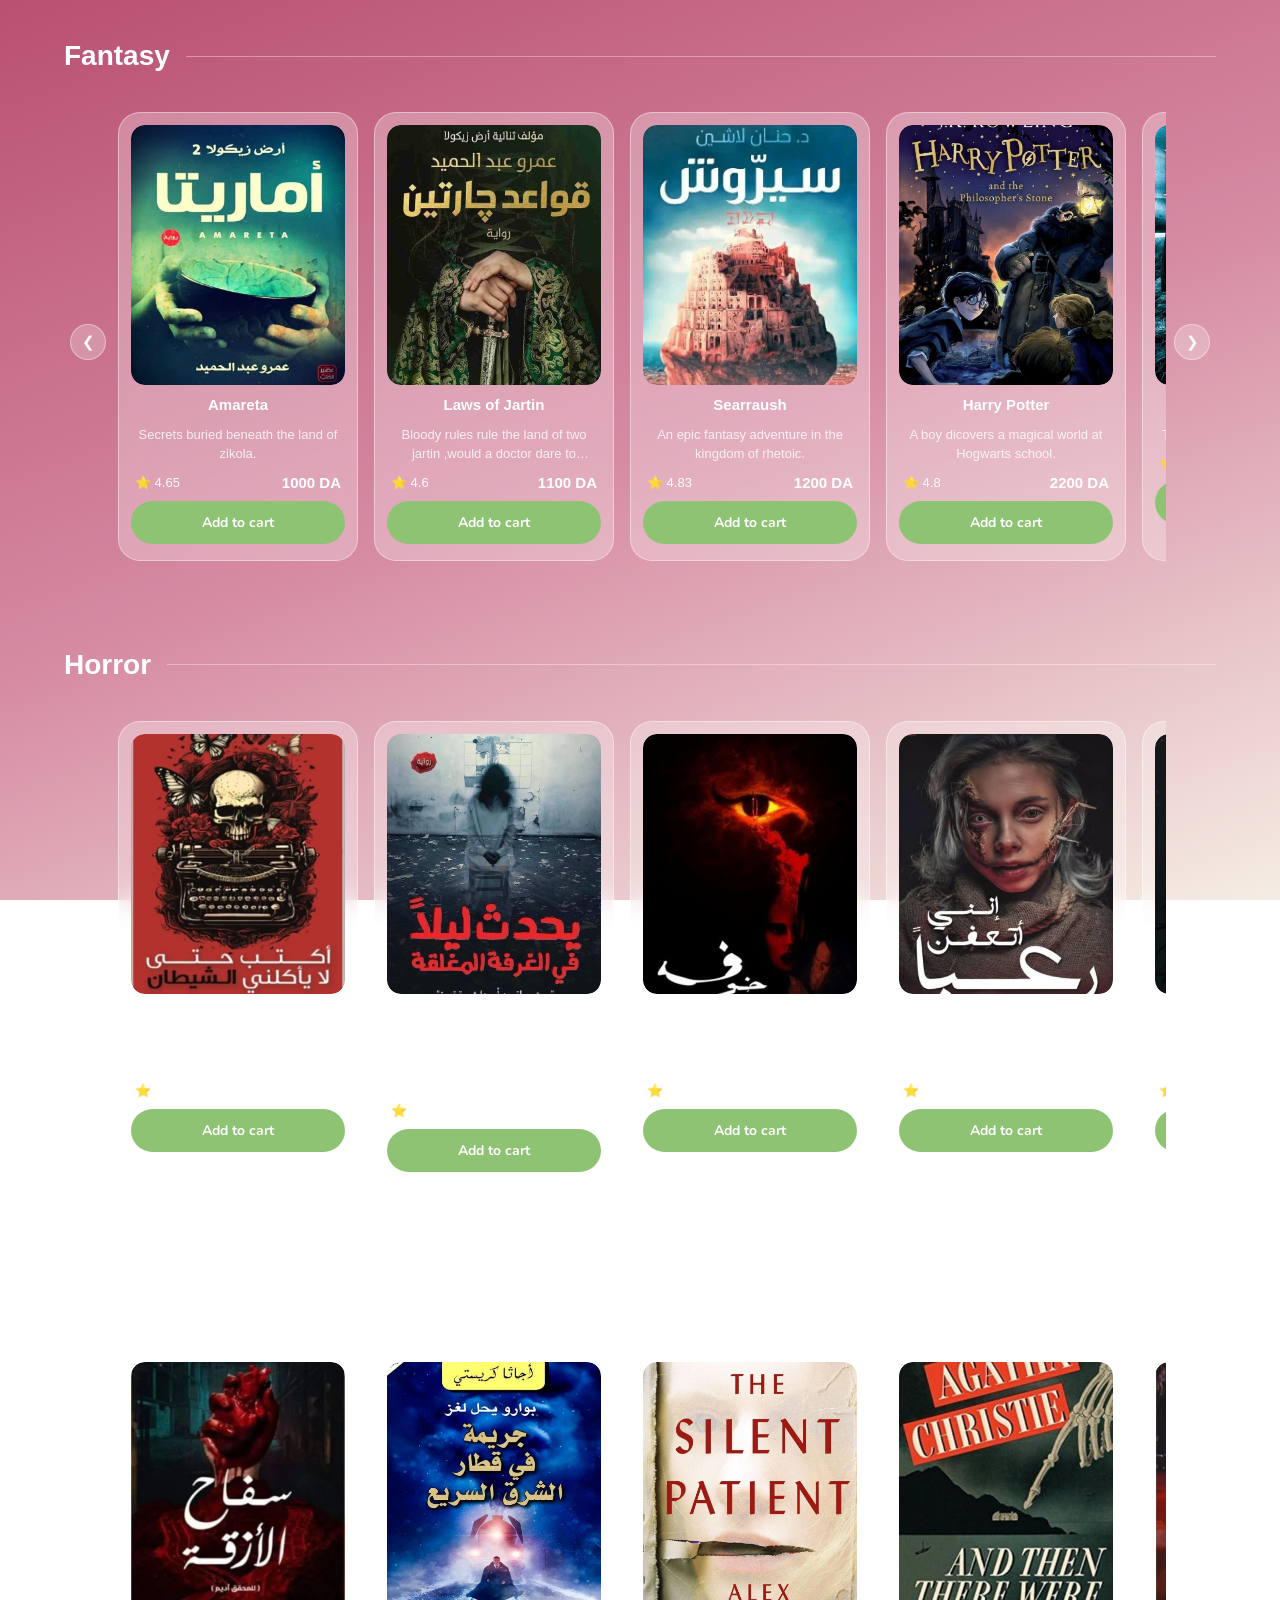
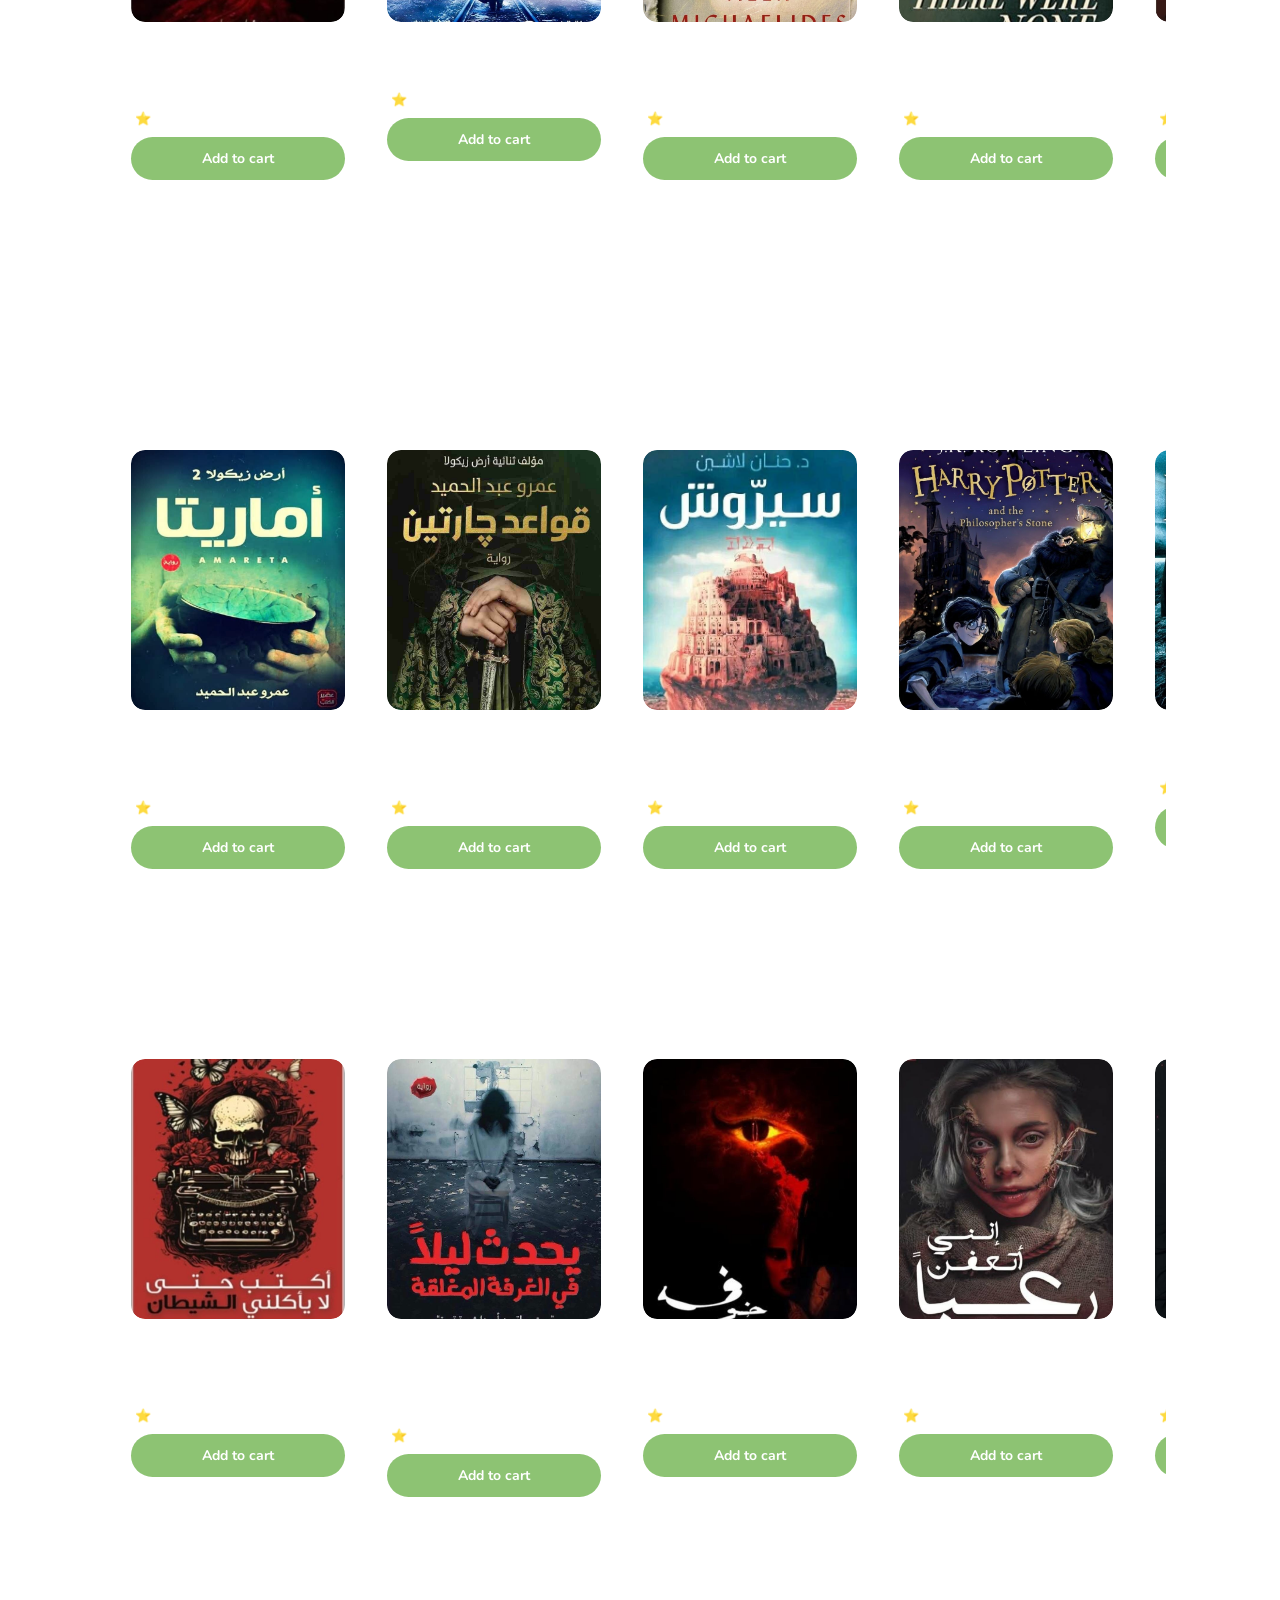
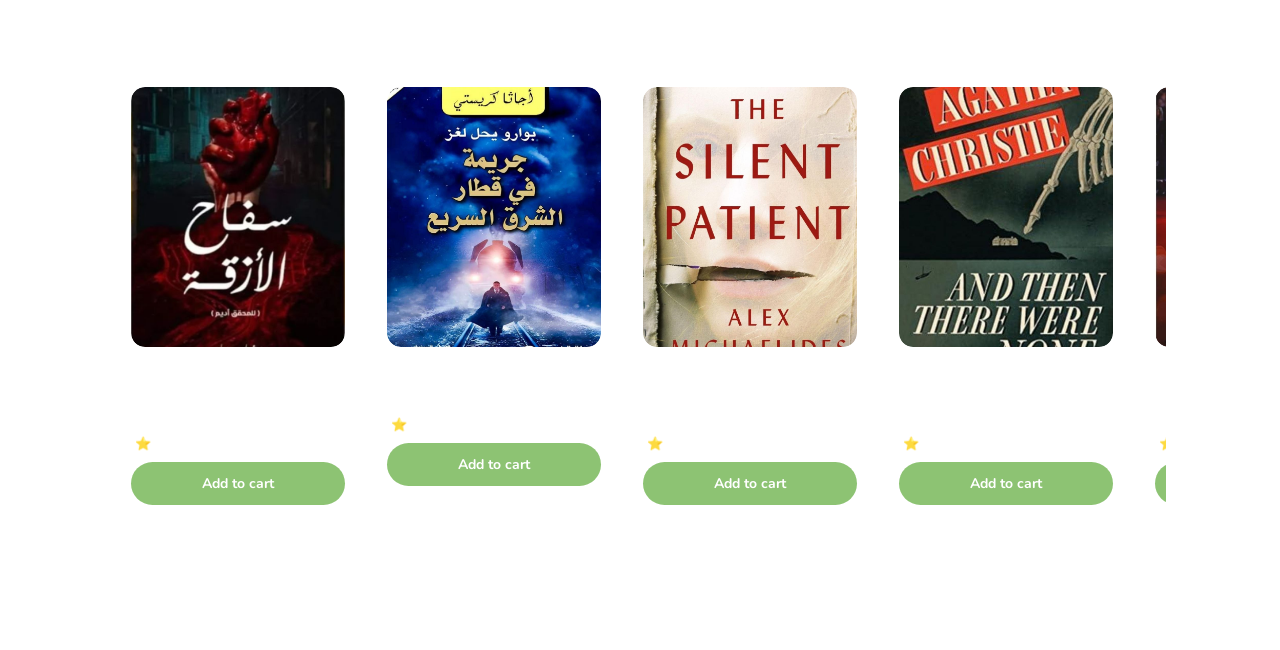
==== commit a4886765: "pull from js branch to backend branch" ====
--- a/books.html
+++ b/books.html
@@ -1442,7 +1442,6 @@
         </div>
       </div>
     </div>
-
     <script src="script.js"></script>
   </body>
 </html>
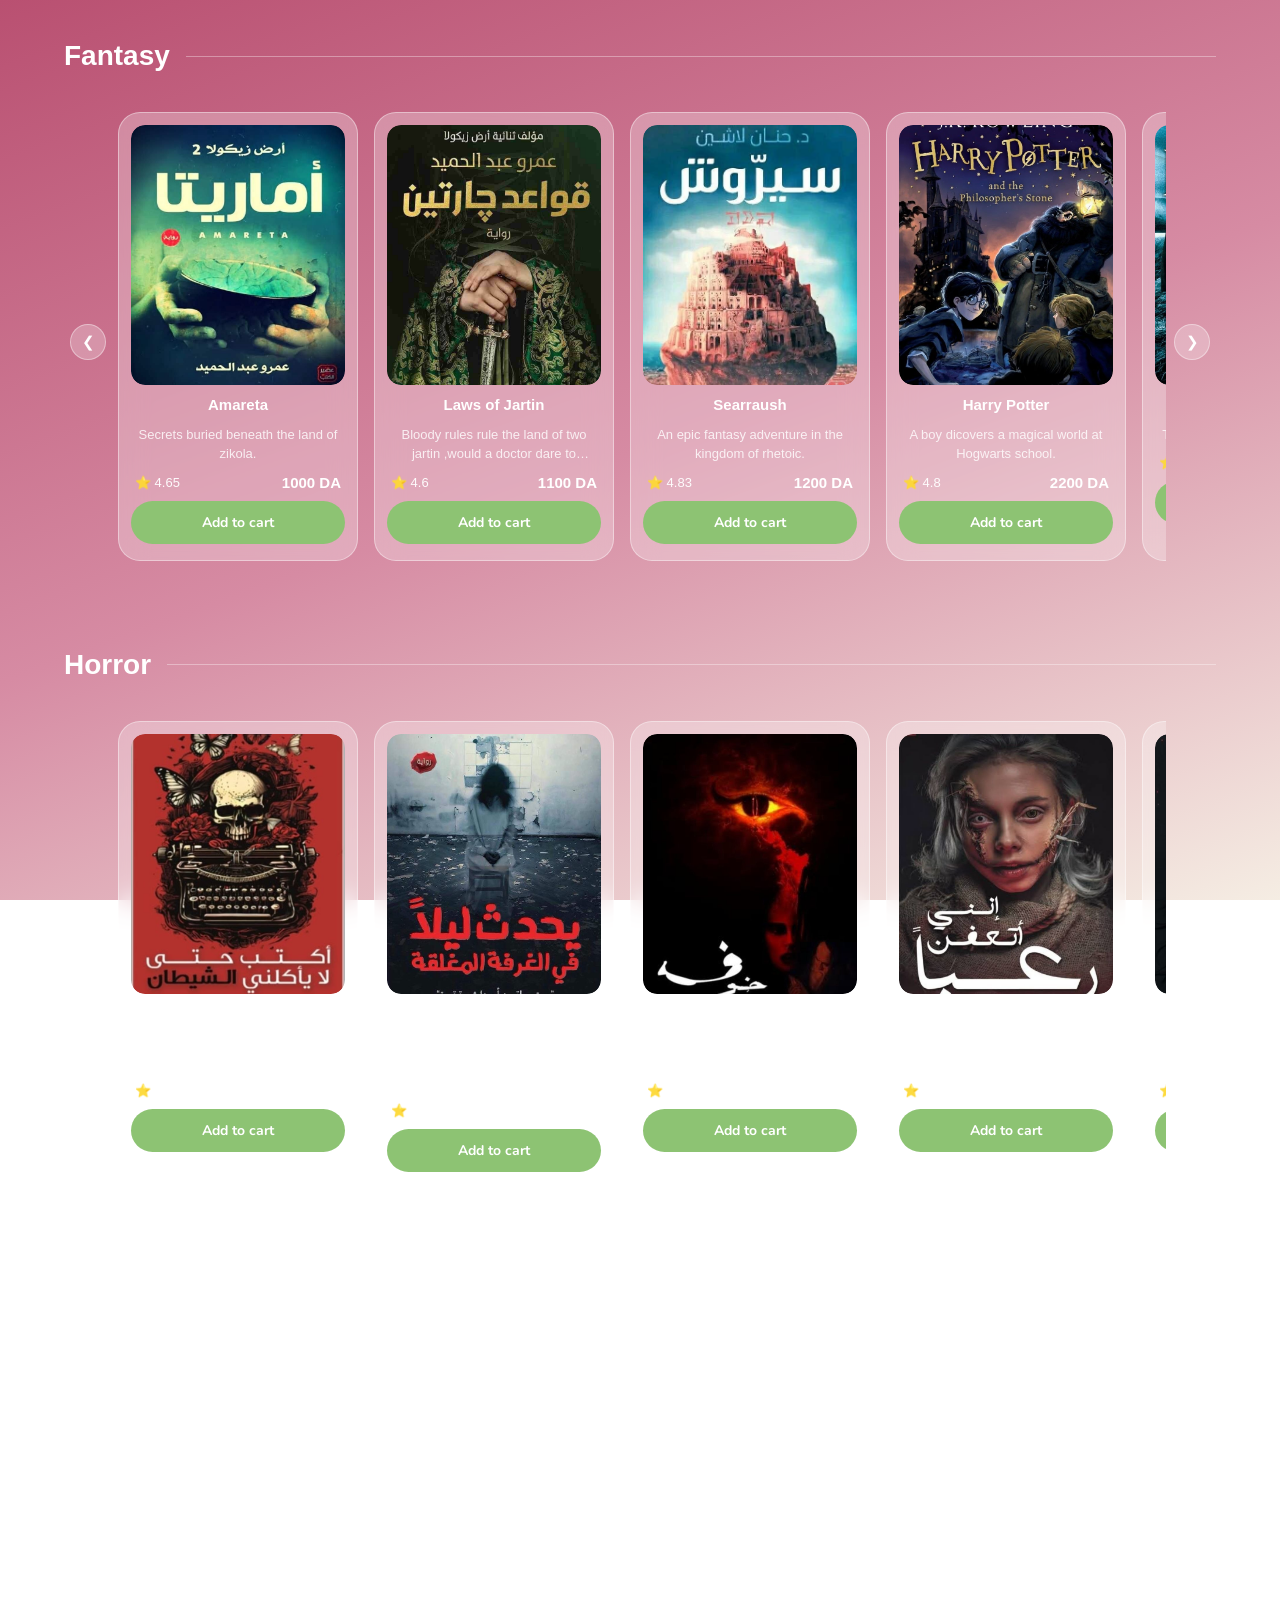
==== commit ff5b87cc: "Complete WAD e-commerce project - auth, cart, orders, DB" ====
--- a/books.html
+++ b/books.html
@@ -23,7 +23,7 @@
 
                 <div class="items-display" id="FantasySlider">
 
-                    <div class="product-card">
+                    <div class="product-card" data-id="4">
                         <div class="item-image">
                             <img src="images/book1.jpg" alt="Amareta" width="200">
                         </div>
@@ -54,7 +54,7 @@
                     </div>
 
 
-                    <div class="product-card">
+                    <div class="product-card" data-id="4">
                         <div class="item-image">
                             <img src="images/book2.jpg" alt="Laws of Jartin " width="200">
                         </div>
@@ -81,7 +81,7 @@
                     </div>
 
 
-                    <div class="product-card">
+                    <div class="product-card" data-id="4">
                         <div class="item-image">
                             <img src="images/book3.jpg" alt="Searraush" width="200">
                         </div>
@@ -116,7 +116,7 @@
                     </div>
 
 
-                    <div class="product-card">
+                    <div class="product-card" data-id="4">
                         <div class="item-image">
                             <img src="images/book4.jpg" alt="Harry Potter" width="200">
                         </div>
@@ -150,7 +150,7 @@
                     </div>
 
 
-                    <div class="product-card">
+                    <div class="product-card" data-id="4">
                         <div class="item-image">
                             <img src="images/book5.jpg" alt="The Name of The Wind" width="200">
                         </div>
@@ -185,7 +185,7 @@
                     </div>
 
 
-                    <div class="product-card">
+                    <div class="product-card" data-id="4">
                         <div class="item-image">
                             <img src="images/book6.jpg" alt="Dead Until Dark" width="200">
                         </div>
@@ -238,7 +238,7 @@
 
                 <div class="items-display" id="HorrorSlider">
 
-                    <div class="product-card">
+                    <div class="product-card" data-id="4">
                         <div class="item-image">
                             <img src="images/book7.jpg" alt="Write Lest The Devil Devour Me" width="200">
                         </div>
@@ -271,7 +271,7 @@
                     </div>
 
 
-                    <div class="product-card">
+                    <div class="product-card" data-id="4">
                         <div class="item-image">
                             <img src="images/book8.jpg" alt="It Happens at Night in the Locked Room" width="200">
                         </div>
@@ -301,7 +301,7 @@
                     </div>
 
 
-                    <div class="product-card">
+                    <div class="product-card" data-id="4">
                         <div class="item-image">
                             <img src="images/book9.jpg" alt="Fear" width="200">
                         </div>
@@ -332,7 +332,7 @@
                     </div>
 
 
-                    <div class="product-card">
+                    <div class="product-card" data-id="4">
                         <div class="item-image">
                             <img src="images/book10.jpg" alt="I Am Rotting with Fear" width="200">
                         </div>
@@ -360,7 +360,7 @@
                     </div>
 
 
-                    <div class="product-card">
+                    <div class="product-card" data-id="4">
                         <div class="item-image">
                             <img src="images/book11.jpg" alt="The Abyss" width="200">
                         </div>
@@ -389,7 +389,7 @@
                     </div>
 
 
-                    <div class="product-card">
+                    <div class="product-card" data-id="4">
                         <div class="item-image">
                             <img src="images/book12.jpg" alt="The Far Lady's House" width="200">
                         </div>
@@ -441,7 +441,7 @@
 
                 <div class="items-display" id="CrimeSlider">
 
-                    <div class="product-card">
+                    <div class="product-card" data-id="4">
                         <div class="item-image">
                             <img src="images/book13.jpg" alt="The Streets Murderer" width="200">
                         </div>
@@ -472,7 +472,7 @@
                     </div>
 
 
-                    <div class="product-card">
+                    <div class="product-card" data-id="4">
                         <div class="item-image">
                             <img src="images/book14.jpg" alt="Murder on the Orient Express" width="200">
                         </div>
@@ -499,7 +499,7 @@
                     </div>
 
 
-                    <div class="product-card">
+                    <div class="product-card" data-id="4">
                         <div class="item-image">
                             <img src="images/book15.jpg" alt="The Silent Patient" width="200">
                         </div>
@@ -528,7 +528,7 @@
                     </div>
 
 
-                    <div class="product-card">
+                    <div class="product-card" data-id="4">
                         <div class="item-image">
                             <img src="images/book16.jpg" alt="And Then There Were None" width="200">
                         </div>
@@ -557,7 +557,7 @@
                     </div>
 
 
-                    <div class="product-card">
+                    <div class="product-card" data-id="4">
                         <div class="item-image">
                             <img src="images/book17.jpg" alt="Blood on the Red Carpet" width="200">
                         </div>
@@ -587,7 +587,7 @@
                     </div>
 
 
-                    <div class="product-card">
+                    <div class="product-card" data-id="4">
                         <div class="item-image">
                             <img src="images/book18.jpg" alt="A Study In Scarlet" width="200">
                         </div>
@@ -681,7 +681,7 @@
 
         <div class="slider-wrapper">
           <div class="items-display" id="FantasySlider">
-            <div class="product-card">
+            <div class="product-card" data-id="4">
               <div class="item-image">
                 <img src="images/book1.jpg" alt="Amareta" width="200" />
               </div>
@@ -717,7 +717,7 @@
               </div>
             </div>
 
-            <div class="product-card">
+            <div class="product-card" data-id="4">
               <div class="item-image">
                 <img src="images/book2.jpg" alt="Laws of Jartin " width="200" />
               </div>
@@ -748,7 +748,7 @@
               </div>
             </div>
 
-            <div class="product-card">
+            <div class="product-card" data-id="4">
               <div class="item-image">
                 <img src="images/book3.jpg" alt="Searraush" width="200" />
               </div>
@@ -789,7 +789,7 @@
               </div>
             </div>
 
-            <div class="product-card">
+            <div class="product-card" data-id="4">
               <div class="item-image">
                 <img src="images/book4.jpg" alt="Harry Potter" width="200" />
               </div>
@@ -829,7 +829,7 @@
               </div>
             </div>
 
-            <div class="product-card">
+            <div class="product-card" data-id="4">
               <div class="item-image">
                 <img
                   src="images/book5.jpg"
@@ -874,7 +874,7 @@
               </div>
             </div>
 
-            <div class="product-card">
+            <div class="product-card" data-id="4">
               <div class="item-image">
                 <img src="images/book6.jpg" alt="Dead Until Dark" width="200" />
               </div>
@@ -929,7 +929,7 @@
 
         <div class="slider-wrapper">
           <div class="items-display" id="HorrorSlider">
-            <div class="product-card">
+            <div class="product-card" data-id="4">
               <div class="item-image">
                 <img
                   src="images/book7.jpg"
@@ -969,7 +969,7 @@
               </div>
             </div>
 
-            <div class="product-card">
+            <div class="product-card" data-id="4">
               <div class="item-image">
                 <img
                   src="images/book8.jpg"
@@ -1009,7 +1009,7 @@
               </div>
             </div>
 
-            <div class="product-card">
+            <div class="product-card" data-id="4">
               <div class="item-image">
                 <img src="images/book9.jpg" alt="Fear" width="200" />
               </div>
@@ -1045,7 +1045,7 @@
               </div>
             </div>
 
-            <div class="product-card">
+            <div class="product-card" data-id="4">
               <div class="item-image">
                 <img
                   src="images/book10.jpg"
@@ -1081,7 +1081,7 @@
               </div>
             </div>
 
-            <div class="product-card">
+            <div class="product-card" data-id="4">
               <div class="item-image">
                 <img src="images/book11.jpg" alt="The Abyss" width="200" />
               </div>
@@ -1115,7 +1115,7 @@
               </div>
             </div>
 
-            <div class="product-card">
+            <div class="product-card" data-id="4">
               <div class="item-image">
                 <img
                   src="images/book12.jpg"
@@ -1173,7 +1173,7 @@
 
         <div class="slider-wrapper">
           <div class="items-display" id="CrimeSlider">
-            <div class="product-card">
+            <div class="product-card" data-id="4">
               <div class="item-image">
                 <img
                   src="images/book13.jpg"
@@ -1213,7 +1213,7 @@
               </div>
             </div>
 
-            <div class="product-card">
+            <div class="product-card" data-id="4">
               <div class="item-image">
                 <img
                   src="images/book14.jpg"
@@ -1248,7 +1248,7 @@
               </div>
             </div>
 
-            <div class="product-card">
+            <div class="product-card" data-id="4">
               <div class="item-image">
                 <img
                   src="images/book15.jpg"
@@ -1286,7 +1286,7 @@
               </div>
             </div>
 
-            <div class="product-card">
+            <div class="product-card" data-id="4">
               <div class="item-image">
                 <img
                   src="images/book16.jpg"
@@ -1324,7 +1324,7 @@
               </div>
             </div>
 
-            <div class="product-card">
+            <div class="product-card" data-id="4">
               <div class="item-image">
                 <img
                   src="images/book17.jpg"
@@ -1363,7 +1363,7 @@
               </div>
             </div>
 
-            <div class="product-card">
+            <div class="product-card" data-id="4">
               <div class="item-image">
                 <img
                   src="images/book18.jpg"
--- a/style.css
+++ b/style.css
@@ -525,7 +525,7 @@
 .profile-btn { position: relative; }
 
 .profile-dropdown {
-  display: none;
+  display: flex;              
   position: absolute;
   top: 110%; right: 0;
   background: rgba(185, 80, 113, 0.95);
@@ -536,9 +536,18 @@
   min-width: 150px;
   z-index: 200;
   flex-direction: column;
-}
-
-.profile-btn:hover .profile-dropdown { display: flex; }
+  /* ✅ smooth animation */
+  opacity: 0;
+  transform: translateY(-8px);
+  pointer-events: none;
+  transition: opacity 0.25s ease, transform 0.25s ease;
+}
+
+.profile-dropdown.show { 
+  opacity: 1;
+  transform: translateY(0);
+  pointer-events: all;
+}
 
 .profile-dropdown a {
   color: white;
@@ -1459,27 +1468,30 @@
 }
 
 /* ============================================================
-   SHOPPING CART SIDEBAR
+   CART SIDEBAR — FIXED LAYOUT
    ============================================================ */
 
-/* OVERLAY WRAPPER */
-.cart-wrapper {
+.cart-sidebar {
   position: fixed;
-  inset: 0;
+  top: 0;
+  right: -750px;           /* wider to fit both panels */
+  width: 720px;
+  height: 100vh;
+  background: transparent;
   z-index: 500;
-  display: none;
-  background: rgba(0, 0, 0, 0.35);
-  backdrop-filter: blur(4px);
-  -webkit-backdrop-filter: blur(4px);
-  justify-content: flex-end;
-}
-
-/* LEFT PANEL — item list */
+  overflow: hidden;
+  transition: right 0.3s ease;
+  display: flex;           /* side by side panels */
+  flex-direction: row;
+}
+
+.cart-sidebar.open { right: 0; }
+
+/* ── LEFT PANEL — item list ── */
 .cart-left {
-  width: 420px;
-  max-width: 95vw;
+  flex: 1;
   height: 100%;
-  background: rgba(185, 80, 113, 0.55);
+  background: rgba(185, 80, 113, 0.60);
   backdrop-filter: blur(24px);
   -webkit-backdrop-filter: blur(24px);
   border-left: 1px solid rgba(255, 255, 255, 0.2);
@@ -1492,9 +1504,12 @@
 }
 
 .cart-left::-webkit-scrollbar { width: 4px; }
-.cart-left::-webkit-scrollbar-thumb { background: rgba(255,255,255,0.25); border-radius: 4px; }
-
-/* CART HEADER */
+.cart-left::-webkit-scrollbar-thumb {
+  background: rgba(255,255,255,0.25);
+  border-radius: 4px;
+}
+
+/* ── CART HEADER ── */
 .cart-header {
   display: flex;
   align-items: center;
@@ -1502,53 +1517,64 @@
   padding: 24px 24px 16px;
   position: sticky;
   top: 0;
-  background: rgba(185, 80, 113, 0.7);
+  background: rgba(185, 80, 113, 0.75);
   backdrop-filter: blur(20px);
-  -webkit-backdrop-filter: blur(20px);
   z-index: 10;
 }
 
-.back-link {
-  display: flex;
-  align-items: center;
-  gap: 10px;
-  color: white;
-  font-size: 17px;
-  font-weight: 700;
-  cursor: pointer;
-  text-decoration: none;
-  transition: opacity 0.2s;
-}
-
-.back-link:hover { opacity: 0.75; }
-
-.back-link svg {
-  width: 20px;
-  height: 20px;
-  flex-shrink: 0;
-}
-
-.item-count {
+.cart-header-title {
+  display: flex;
+  align-items: center;
+  gap: 12px;
+  font-size: 18px;
+  font-weight: 700;
+  color: white;
+  cursor: pointer;
+}
+
+.cart-header-title svg {
+  width: 22px;
+  height: 22px;
+  color: white;
+}
+
+.cart-close-btn {
+  background: rgba(255,255,255,0.15);
+  border: 1px solid rgba(255,255,255,0.3);
+  border-radius: 50%;
+  color: white;
+  width: 32px;
+  height: 32px;
+  font-size: 20px;
+  cursor: pointer;
+  display: flex;
+  align-items: center;
+  justify-content: center;
+  transition: background 0.2s;
+}
+
+.cart-close-btn:hover { background: rgba(255,255,255,0.28); }
+
+/* ── ITEM COUNT BADGE ── */
+.item-count-badge {
   font-size: 13px;
-  font-weight: 600;
-  color: rgba(255,255,255,0.7);
-  background: rgba(255,255,255,0.15);
-  border: 1px solid rgba(255,255,255,0.25);
-  border-radius: 20px;
-  padding: 4px 14px;
-}
-
-/* DIVIDER */
-.divider {
+  font-weight: 700;
+  color: white;
+  padding: 6px 24px 4px;
+  opacity: 0.85;
+}
+
+/* ── CART DIVIDER ── */
+.cart-divider {
   height: 1px;
   background: rgba(255,255,255,0.18);
   margin: 0 24px 8px;
 }
 
-/* TABLE HEAD LABELS */
+/* ── TABLE HEAD ── */
 .table-head {
   display: grid;
-  grid-template-columns: 52px 1fr 80px 80px;
+  grid-template-columns: 64px 1fr 90px 90px;
   gap: 8px;
   padding: 8px 24px 4px;
   font-size: 11px;
@@ -1558,11 +1584,11 @@
   letter-spacing: 0.6px;
 }
 
-/* CART ITEM ROW */
+/* ── CART ITEM ROW ── */
 .cart-item {
   display: grid;
-  grid-template-columns: 52px 1fr 80px 80px auto;
-  gap: 8px;
+  grid-template-columns: 64px 1fr 90px 90px auto;
+  gap: 10px;
   align-items: center;
   padding: 14px 24px;
   border-bottom: 1px solid rgba(255,255,255,0.1);
@@ -1572,48 +1598,63 @@
 .cart-item:last-child { border-bottom: none; }
 .cart-item:hover { background: rgba(255,255,255,0.06); }
 
-/* EMOJI / IMAGE PLACEHOLDER */
+/* ── PRODUCT IMAGE in cart ── */
 .item-img-placeholder {
-  width: 48px;
-  height: 48px;
+  width: 56px;
+  height: 56px;
   background: rgba(255,255,255,0.15);
   border: 1px solid rgba(255,255,255,0.2);
-  border-radius: 10px;
+  border-radius: 12px;
   display: flex;
   align-items: center;
   justify-content: center;
-  font-size: 22px;
+  font-size: 26px;
   flex-shrink: 0;
-}
-
-/* ITEM NAME */
+  overflow: hidden;
+}
+
+/* when it contains an actual img */
+.item-img-placeholder img {
+  width: 100%;
+  height: 100%;
+  object-fit: cover;
+  border-radius: 12px;
+}
+
+/* ── ITEM INFO ── */
+.item-info {
+  display: flex;
+  flex-direction: column;
+  gap: 8px;
+  min-width: 0;
+  justify-content: center;
+}
+
 .item-name {
   font-size: 13px;
   font-weight: 600;
   color: white;
-  margin-bottom: 6px;
   line-height: 1.3;
   white-space: nowrap;
   overflow: hidden;
   text-overflow: ellipsis;
 }
 
-/* QUANTITY CONTROL */
+/* ── QUANTITY CONTROL ── */
 .qty-control {
   display: flex;
   align-items: center;
-  gap: 6px;
+  gap: 8px;
 }
 
 .qty-btn {
-  width: 26px;
-  height: 26px;
+  width: 28px;
+  height: 28px;
   background: rgba(255,255,255,0.15);
   border: 1px solid rgba(255,255,255,0.3);
   border-radius: 50%;
   color: white;
   font-size: 16px;
-  line-height: 1;
   cursor: pointer;
   display: flex;
   align-items: center;
@@ -1633,53 +1674,36 @@
   text-align: center;
 }
 
-/* PRICE & TOTAL COLUMNS */
+/* ── PRICE & TOTAL ── */
 .item-price {
   font-size: 13px;
-  color: rgba(255,255,255,0.7);
+  color: rgba(255,255,255,0.75);
   text-align: center;
+  font-weight: 500;
+  align-self: center;  
 }
 
 .item-total {
   font-size: 13px;
-  font-weight: 700;
+  font-weight: 800;
   color: white;
   text-align: center;
-}
-
-/* REMOVE BUTTON */
-.remove-btn {
-  background: none !important;
-  border: none !important;
-  cursor: pointer;
-  color: rgba(255,255,255,0.45);
-  font-size: 20px;
-  line-height: 1;
-  padding: 0 2px;
-  transition: color 0.2s, transform 0.15s;
-  flex-shrink: 0;
-}
-
-.remove-btn:hover {
-  color: #ef4444;
-  transform: scale(1.2);
-}
-
-/* ============================================================
-   ORDER SUMMARY — RIGHT PANEL
-   ============================================================ */
-.cart-right {
-  width: 300px;
-  max-width: 95vw;
+  align-self: center;
+}
+
+/* ── RIGHT PANEL — order summary ── */
+.order-summary {
+  width: 260px;
+  min-width: 260px;
   height: 100%;
-  background: rgba(150, 50, 80, 0.65);
+  background: rgba(150, 50, 80, 0.70);
   backdrop-filter: blur(24px);
   -webkit-backdrop-filter: blur(24px);
   border-left: 1px solid rgba(255,255,255,0.15);
-  padding: 32px 24px;
+  padding: 32px 20px;
   display: flex;
   flex-direction: column;
-  gap: 20px;
+  gap: 16px;
   overflow-y: auto;
 }
 
@@ -1699,13 +1723,13 @@
   justify-content: space-between;
   align-items: center;
   font-size: 14px;
-  color: rgba(255,255,255,0.8);
+  color: rgba(255,255,255,0.85);
   font-weight: 500;
 }
 
-/* CARD TYPE */
+/* ── CARD TYPE ── */
 .card-label {
-  font-size: 12px;
+  font-size: 11px;
   font-weight: 700;
   color: rgba(255,255,255,0.65);
   text-transform: uppercase;
@@ -1732,7 +1756,13 @@
 
 .card-select option { background: #B95071; color: white; }
 
-/* PROMO INPUT */
+/* ── PROMO ── */
+.promo-row {
+  display: flex;
+  flex-direction: column;
+  gap: 8px;
+}
+
 .promo-input {
   width: 100%;
   padding: 10px 14px;
@@ -1742,7 +1772,6 @@
   color: white;
   font-size: 14px;
   outline: none;
-  margin-bottom: 10px;
   transition: border 0.2s, background 0.2s;
 }
 
@@ -1766,9 +1795,8 @@
 }
 
 .apply-btn:hover { background: rgba(255,255,255,0.28); transform: translateY(-1px); }
-.apply-btn:active { transform: translateY(0); }
-
-/* TOTAL ROW */
+
+/* ── TOTAL ROW ── */
 .total-row {
   display: flex;
   justify-content: space-between;
@@ -1776,9 +1804,10 @@
   font-size: 17px;
   font-weight: 700;
   color: white;
-}
-
-/* CHECKOUT BUTTON */
+  margin-top: auto;
+}
+
+/* ── CHECKOUT BUTTON ── */
 .checkout-btn {
   width: 100%;
   padding: 14px;
@@ -1791,10 +1820,7 @@
   cursor: pointer;
   letter-spacing: 0.3px;
   transition: background 0.2s, transform 0.1s;
-  margin-top: auto;
 }
 
 .checkout-btn:hover { background: #7A8F6A; transform: translateY(-2px); }
-.checkout-btn:active { background: #495540; transform: translateY(0); }
-
-
+.checkout-btn:active { background: #495540; transform: translateY(0); }
--- a/style.css
+++ b/style.css
@@ -525,7 +525,7 @@
 .profile-btn { position: relative; }
 
 .profile-dropdown {
-  display: none;
+  display: flex;              
   position: absolute;
   top: 110%; right: 0;
   background: rgba(185, 80, 113, 0.95);
@@ -536,9 +536,18 @@
   min-width: 150px;
   z-index: 200;
   flex-direction: column;
-}
-
-.profile-btn:hover .profile-dropdown { display: flex; }
+  /* ✅ smooth animation */
+  opacity: 0;
+  transform: translateY(-8px);
+  pointer-events: none;
+  transition: opacity 0.25s ease, transform 0.25s ease;
+}
+
+.profile-dropdown.show { 
+  opacity: 1;
+  transform: translateY(0);
+  pointer-events: all;
+}
 
 .profile-dropdown a {
   color: white;
@@ -1459,27 +1468,30 @@
 }
 
 /* ============================================================
-   SHOPPING CART SIDEBAR
+   CART SIDEBAR — FIXED LAYOUT
    ============================================================ */
 
-/* OVERLAY WRAPPER */
-.cart-wrapper {
+.cart-sidebar {
   position: fixed;
-  inset: 0;
+  top: 0;
+  right: -750px;           /* wider to fit both panels */
+  width: 720px;
+  height: 100vh;
+  background: transparent;
   z-index: 500;
-  display: none;
-  background: rgba(0, 0, 0, 0.35);
-  backdrop-filter: blur(4px);
-  -webkit-backdrop-filter: blur(4px);
-  justify-content: flex-end;
-}
-
-/* LEFT PANEL — item list */
+  overflow: hidden;
+  transition: right 0.3s ease;
+  display: flex;           /* side by side panels */
+  flex-direction: row;
+}
+
+.cart-sidebar.open { right: 0; }
+
+/* ── LEFT PANEL — item list ── */
 .cart-left {
-  width: 420px;
-  max-width: 95vw;
+  flex: 1;
   height: 100%;
-  background: rgba(185, 80, 113, 0.55);
+  background: rgba(185, 80, 113, 0.60);
   backdrop-filter: blur(24px);
   -webkit-backdrop-filter: blur(24px);
   border-left: 1px solid rgba(255, 255, 255, 0.2);
@@ -1492,9 +1504,12 @@
 }
 
 .cart-left::-webkit-scrollbar { width: 4px; }
-.cart-left::-webkit-scrollbar-thumb { background: rgba(255,255,255,0.25); border-radius: 4px; }
-
-/* CART HEADER */
+.cart-left::-webkit-scrollbar-thumb {
+  background: rgba(255,255,255,0.25);
+  border-radius: 4px;
+}
+
+/* ── CART HEADER ── */
 .cart-header {
   display: flex;
   align-items: center;
@@ -1502,53 +1517,64 @@
   padding: 24px 24px 16px;
   position: sticky;
   top: 0;
-  background: rgba(185, 80, 113, 0.7);
+  background: rgba(185, 80, 113, 0.75);
   backdrop-filter: blur(20px);
-  -webkit-backdrop-filter: blur(20px);
   z-index: 10;
 }
 
-.back-link {
-  display: flex;
-  align-items: center;
-  gap: 10px;
-  color: white;
-  font-size: 17px;
-  font-weight: 700;
-  cursor: pointer;
-  text-decoration: none;
-  transition: opacity 0.2s;
-}
-
-.back-link:hover { opacity: 0.75; }
-
-.back-link svg {
-  width: 20px;
-  height: 20px;
-  flex-shrink: 0;
-}
-
-.item-count {
+.cart-header-title {
+  display: flex;
+  align-items: center;
+  gap: 12px;
+  font-size: 18px;
+  font-weight: 700;
+  color: white;
+  cursor: pointer;
+}
+
+.cart-header-title svg {
+  width: 22px;
+  height: 22px;
+  color: white;
+}
+
+.cart-close-btn {
+  background: rgba(255,255,255,0.15);
+  border: 1px solid rgba(255,255,255,0.3);
+  border-radius: 50%;
+  color: white;
+  width: 32px;
+  height: 32px;
+  font-size: 20px;
+  cursor: pointer;
+  display: flex;
+  align-items: center;
+  justify-content: center;
+  transition: background 0.2s;
+}
+
+.cart-close-btn:hover { background: rgba(255,255,255,0.28); }
+
+/* ── ITEM COUNT BADGE ── */
+.item-count-badge {
   font-size: 13px;
-  font-weight: 600;
-  color: rgba(255,255,255,0.7);
-  background: rgba(255,255,255,0.15);
-  border: 1px solid rgba(255,255,255,0.25);
-  border-radius: 20px;
-  padding: 4px 14px;
-}
-
-/* DIVIDER */
-.divider {
+  font-weight: 700;
+  color: white;
+  padding: 6px 24px 4px;
+  opacity: 0.85;
+}
+
+/* ── CART DIVIDER ── */
+.cart-divider {
   height: 1px;
   background: rgba(255,255,255,0.18);
   margin: 0 24px 8px;
 }
 
-/* TABLE HEAD LABELS */
+/* ── TABLE HEAD ── */
 .table-head {
   display: grid;
-  grid-template-columns: 52px 1fr 80px 80px;
+  grid-template-columns: 64px 1fr 90px 90px;
   gap: 8px;
   padding: 8px 24px 4px;
   font-size: 11px;
@@ -1558,11 +1584,11 @@
   letter-spacing: 0.6px;
 }
 
-/* CART ITEM ROW */
+/* ── CART ITEM ROW ── */
 .cart-item {
   display: grid;
-  grid-template-columns: 52px 1fr 80px 80px auto;
-  gap: 8px;
+  grid-template-columns: 64px 1fr 90px 90px auto;
+  gap: 10px;
   align-items: center;
   padding: 14px 24px;
   border-bottom: 1px solid rgba(255,255,255,0.1);
@@ -1572,48 +1598,63 @@
 .cart-item:last-child { border-bottom: none; }
 .cart-item:hover { background: rgba(255,255,255,0.06); }
 
-/* EMOJI / IMAGE PLACEHOLDER */
+/* ── PRODUCT IMAGE in cart ── */
 .item-img-placeholder {
-  width: 48px;
-  height: 48px;
+  width: 56px;
+  height: 56px;
   background: rgba(255,255,255,0.15);
   border: 1px solid rgba(255,255,255,0.2);
-  border-radius: 10px;
+  border-radius: 12px;
   display: flex;
   align-items: center;
   justify-content: center;
-  font-size: 22px;
+  font-size: 26px;
   flex-shrink: 0;
-}
-
-/* ITEM NAME */
+  overflow: hidden;
+}
+
+/* when it contains an actual img */
+.item-img-placeholder img {
+  width: 100%;
+  height: 100%;
+  object-fit: cover;
+  border-radius: 12px;
+}
+
+/* ── ITEM INFO ── */
+.item-info {
+  display: flex;
+  flex-direction: column;
+  gap: 8px;
+  min-width: 0;
+  justify-content: center;
+}
+
 .item-name {
   font-size: 13px;
   font-weight: 600;
   color: white;
-  margin-bottom: 6px;
   line-height: 1.3;
   white-space: nowrap;
   overflow: hidden;
   text-overflow: ellipsis;
 }
 
-/* QUANTITY CONTROL */
+/* ── QUANTITY CONTROL ── */
 .qty-control {
   display: flex;
   align-items: center;
-  gap: 6px;
+  gap: 8px;
 }
 
 .qty-btn {
-  width: 26px;
-  height: 26px;
+  width: 28px;
+  height: 28px;
   background: rgba(255,255,255,0.15);
   border: 1px solid rgba(255,255,255,0.3);
   border-radius: 50%;
   color: white;
   font-size: 16px;
-  line-height: 1;
   cursor: pointer;
   display: flex;
   align-items: center;
@@ -1633,53 +1674,36 @@
   text-align: center;
 }
 
-/* PRICE & TOTAL COLUMNS */
+/* ── PRICE & TOTAL ── */
 .item-price {
   font-size: 13px;
-  color: rgba(255,255,255,0.7);
+  color: rgba(255,255,255,0.75);
   text-align: center;
+  font-weight: 500;
+  align-self: center;  
 }
 
 .item-total {
   font-size: 13px;
-  font-weight: 700;
+  font-weight: 800;
   color: white;
   text-align: center;
-}
-
-/* REMOVE BUTTON */
-.remove-btn {
-  background: none !important;
-  border: none !important;
-  cursor: pointer;
-  color: rgba(255,255,255,0.45);
-  font-size: 20px;
-  line-height: 1;
-  padding: 0 2px;
-  transition: color 0.2s, transform 0.15s;
-  flex-shrink: 0;
-}
-
-.remove-btn:hover {
-  color: #ef4444;
-  transform: scale(1.2);
-}
-
-/* ============================================================
-   ORDER SUMMARY — RIGHT PANEL
-   ============================================================ */
-.cart-right {
-  width: 300px;
-  max-width: 95vw;
+  align-self: center;
+}
+
+/* ── RIGHT PANEL — order summary ── */
+.order-summary {
+  width: 260px;
+  min-width: 260px;
   height: 100%;
-  background: rgba(150, 50, 80, 0.65);
+  background: rgba(150, 50, 80, 0.70);
   backdrop-filter: blur(24px);
   -webkit-backdrop-filter: blur(24px);
   border-left: 1px solid rgba(255,255,255,0.15);
-  padding: 32px 24px;
+  padding: 32px 20px;
   display: flex;
   flex-direction: column;
-  gap: 20px;
+  gap: 16px;
   overflow-y: auto;
 }
 
@@ -1699,13 +1723,13 @@
   justify-content: space-between;
   align-items: center;
   font-size: 14px;
-  color: rgba(255,255,255,0.8);
+  color: rgba(255,255,255,0.85);
   font-weight: 500;
 }
 
-/* CARD TYPE */
+/* ── CARD TYPE ── */
 .card-label {
-  font-size: 12px;
+  font-size: 11px;
   font-weight: 700;
   color: rgba(255,255,255,0.65);
   text-transform: uppercase;
@@ -1732,7 +1756,13 @@
 
 .card-select option { background: #B95071; color: white; }
 
-/* PROMO INPUT */
+/* ── PROMO ── */
+.promo-row {
+  display: flex;
+  flex-direction: column;
+  gap: 8px;
+}
+
 .promo-input {
   width: 100%;
   padding: 10px 14px;
@@ -1742,7 +1772,6 @@
   color: white;
   font-size: 14px;
   outline: none;
-  margin-bottom: 10px;
   transition: border 0.2s, background 0.2s;
 }
 
@@ -1766,9 +1795,8 @@
 }
 
 .apply-btn:hover { background: rgba(255,255,255,0.28); transform: translateY(-1px); }
-.apply-btn:active { transform: translateY(0); }
-
-/* TOTAL ROW */
+
+/* ── TOTAL ROW ── */
 .total-row {
   display: flex;
   justify-content: space-between;
@@ -1776,9 +1804,10 @@
   font-size: 17px;
   font-weight: 700;
   color: white;
-}
-
-/* CHECKOUT BUTTON */
+  margin-top: auto;
+}
+
+/* ── CHECKOUT BUTTON ── */
 .checkout-btn {
   width: 100%;
   padding: 14px;
@@ -1791,10 +1820,7 @@
   cursor: pointer;
   letter-spacing: 0.3px;
   transition: background 0.2s, transform 0.1s;
-  margin-top: auto;
 }
 
 .checkout-btn:hover { background: #7A8F6A; transform: translateY(-2px); }
-.checkout-btn:active { background: #495540; transform: translateY(0); }
-
-
+.checkout-btn:active { background: #495540; transform: translateY(0); }
